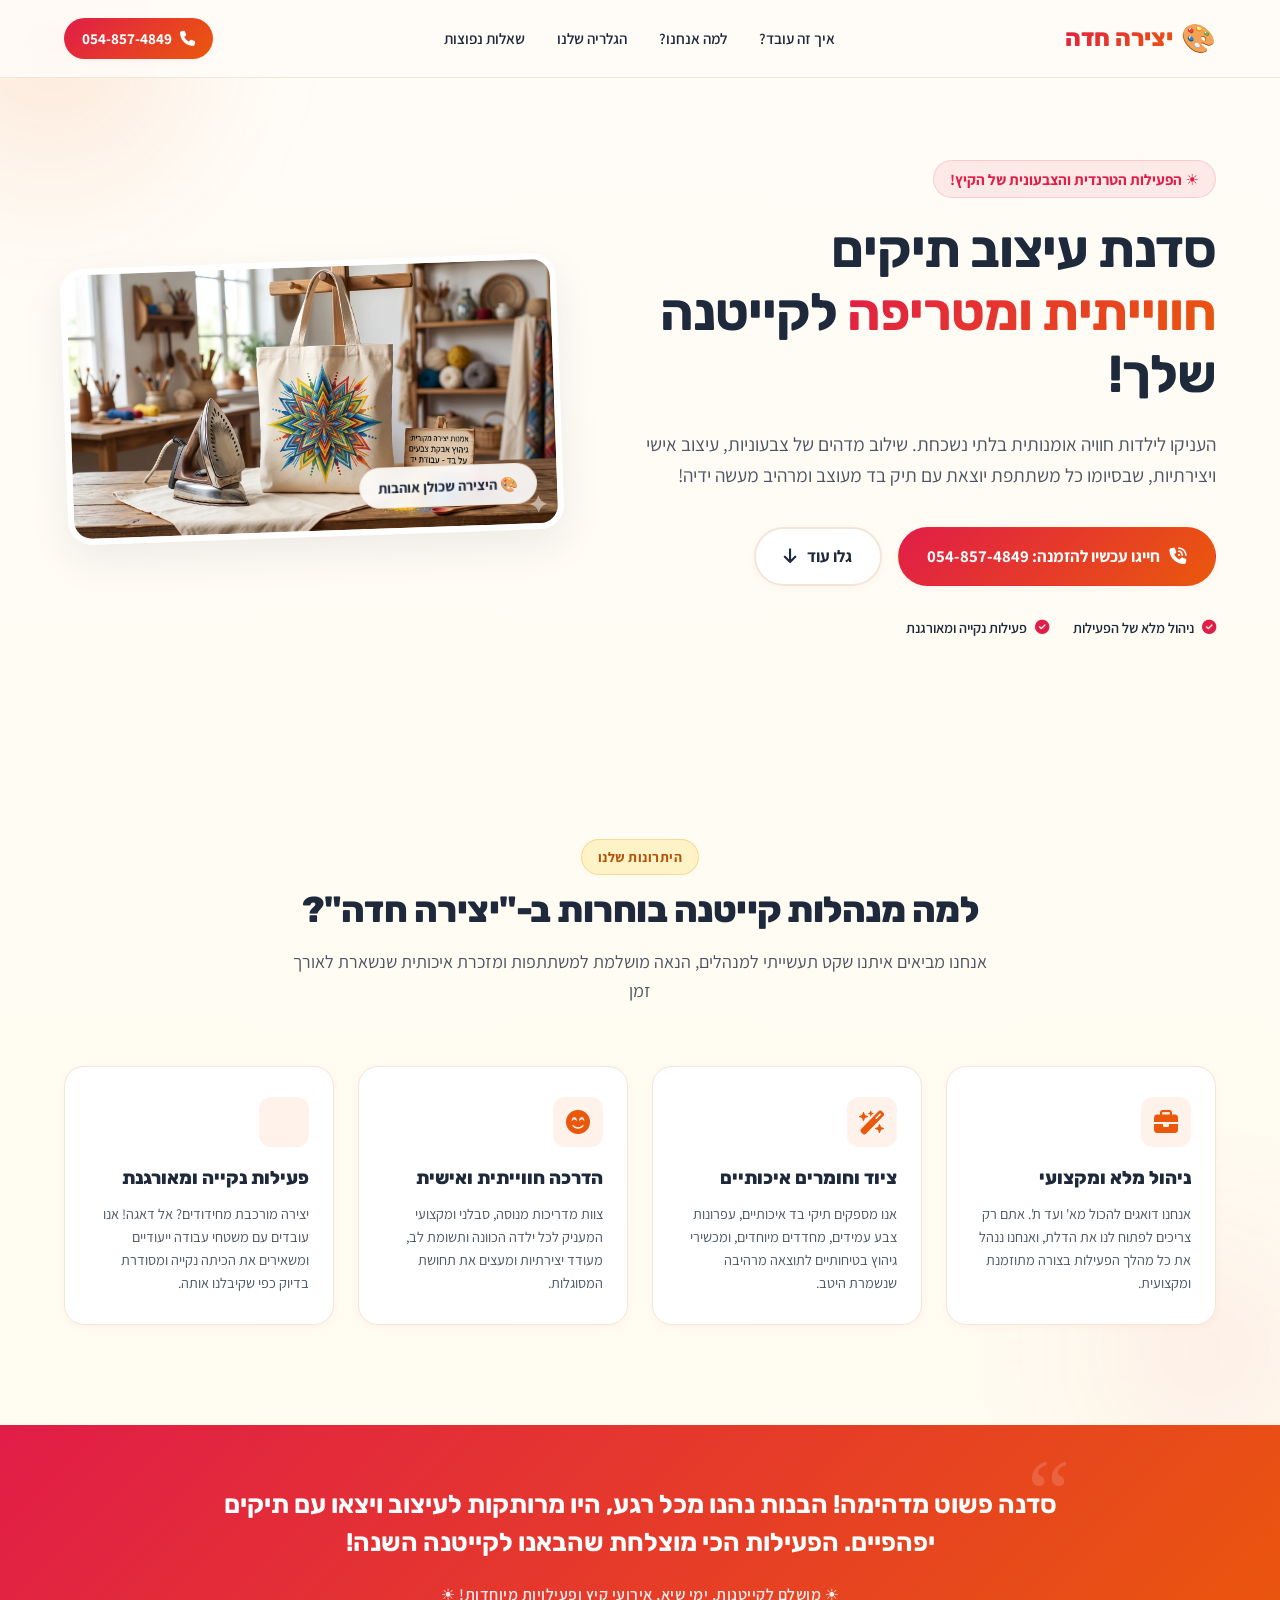
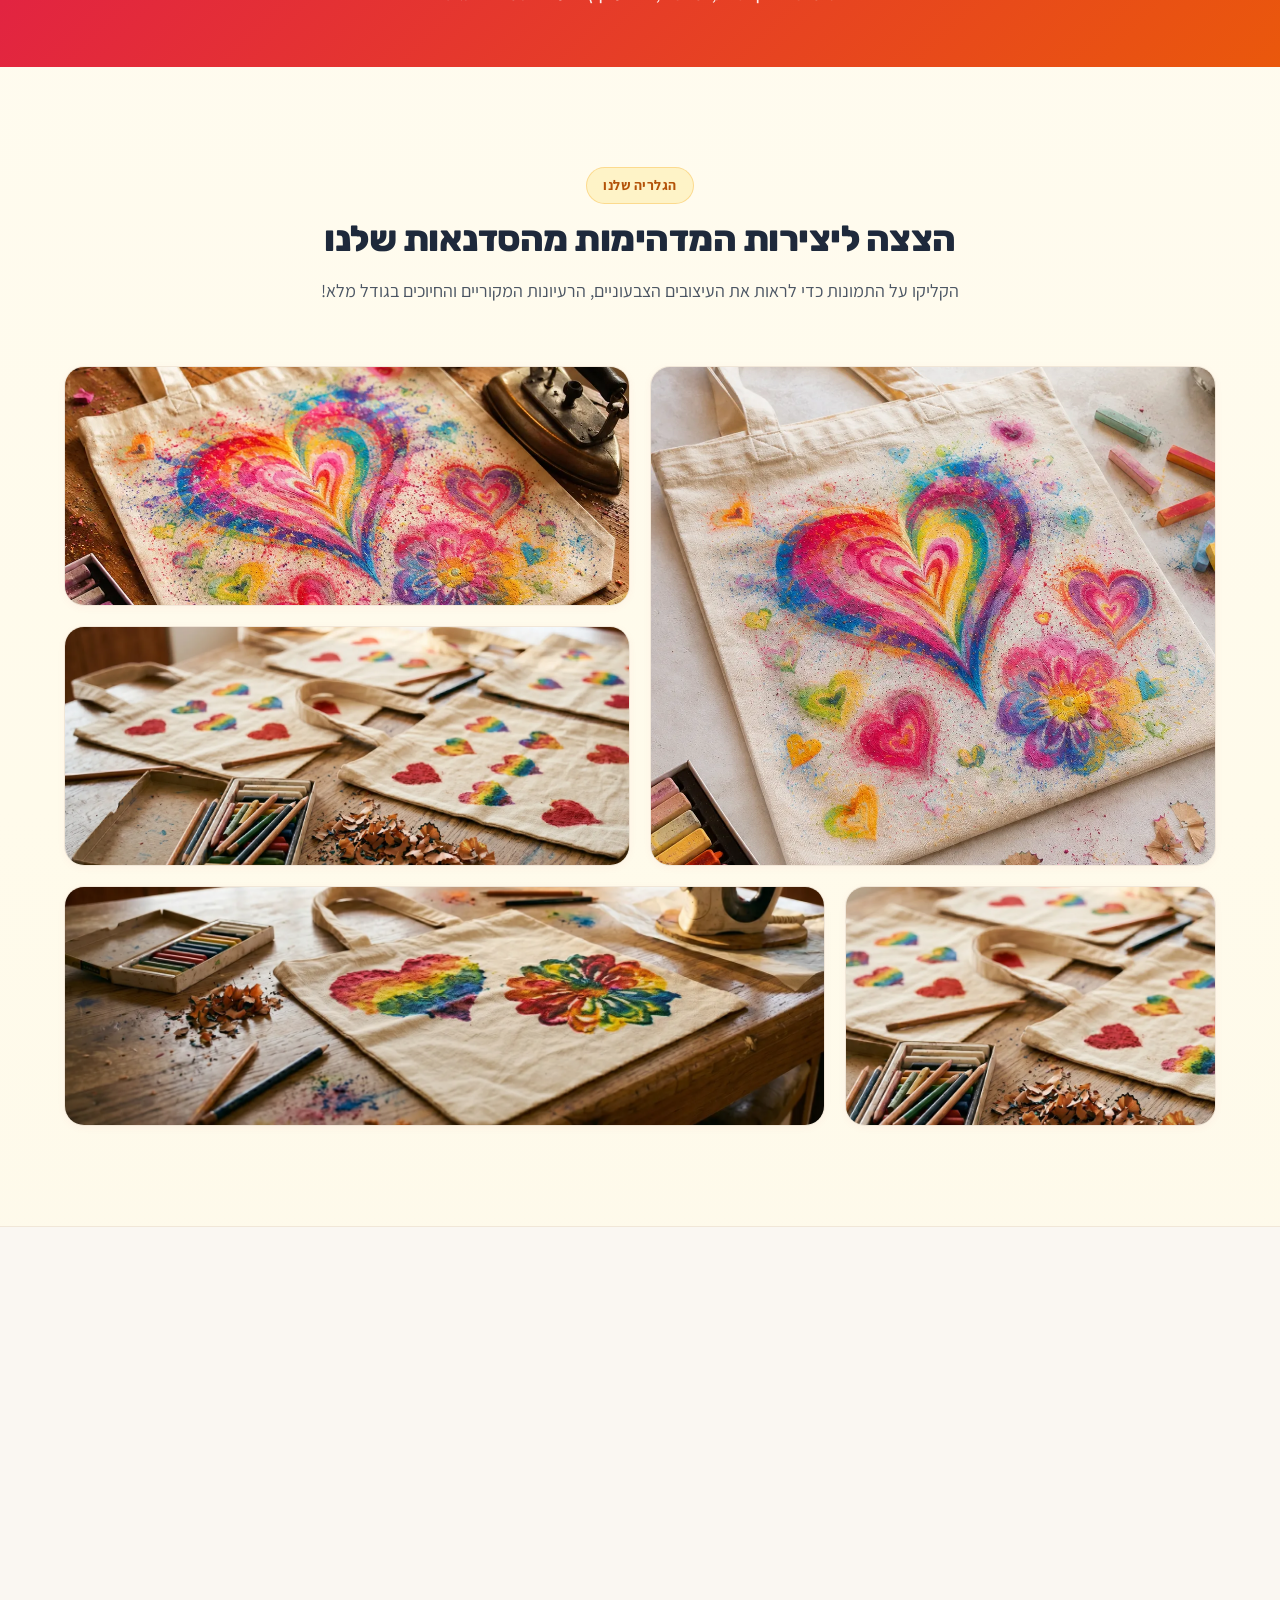
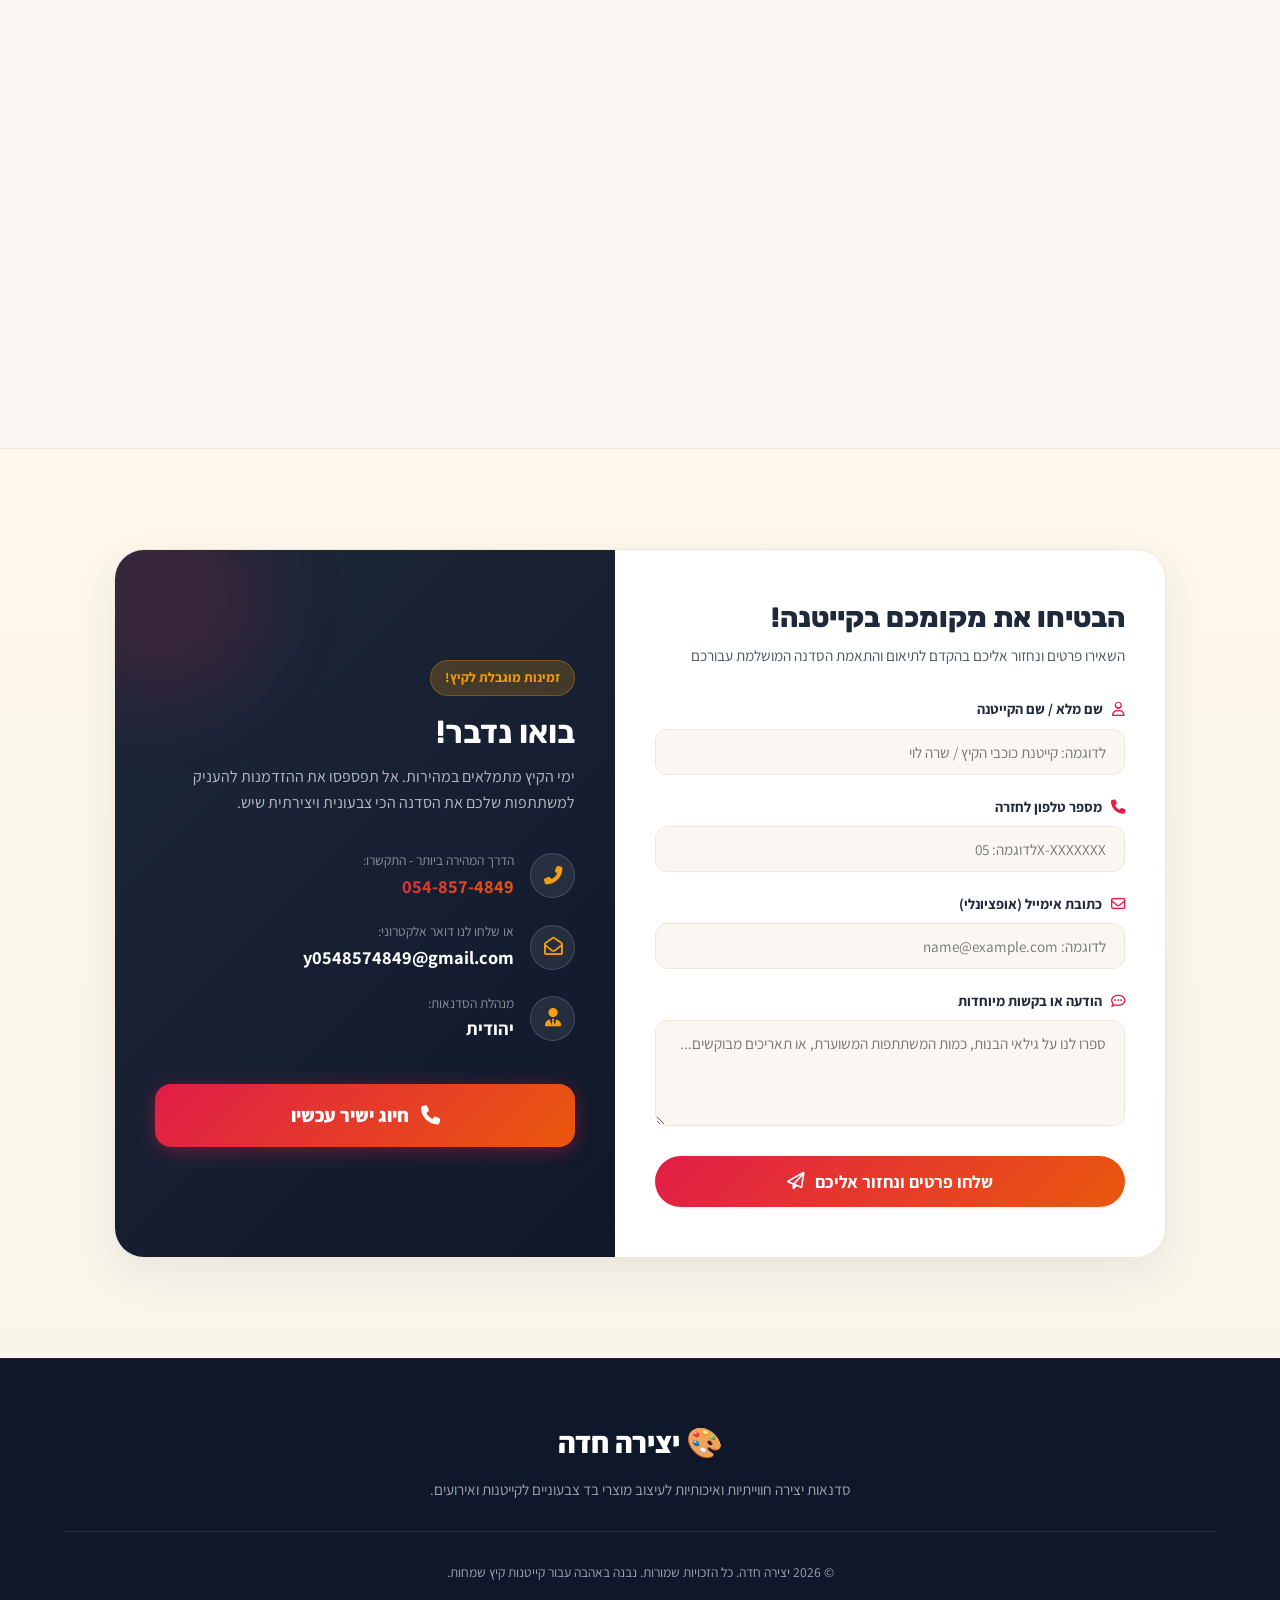
==== index.html @ dd3bbad2 "Update index.html" ====
<!DOCTYPE html>
<html lang="he" dir="rtl">
<head>
    <meta charset="UTF-8">
    <meta name="viewport" content="width=device-width, initial-scale=1.0">
    <meta name="description" content="סדנת עיצוב תיקים חווייתית וצבעונית לקייטנות ואירועי קיץ. 'יצירה חדה' - שילוב מנצח של יצירה, אופנה ומזכרת שימושית!">
    <meta name="keywords" content="סדנת יצירה, סדנה לקייטנה, עיצוב תיקים, יצירה חדה, פעילות לילדים, קייטנות קיץ, יצירה עם מחדדים, סדנת עיצוב תיק בד">
    <meta name="author" content="יצירה חדה">
    
    <!-- Open Graph for Social Sharing -->
    <meta property="og:title" content="יצירה חדה | סדנת עיצוב התיקים הטרנדית לקייטנות">
    <meta property="og:description" content="הפעילות החווייתית והנקייה שכולן פשוט אוהבות! מעצבים תיק בד אישי ומרהיב משבבי מחדדים צבעוניים.">
    <meta property="og:image" content="assets/images/hero.webp">
    <meta property="og:type" content="website">

    <title>יצירה חדה | סדנת עיצוב תיקים מרהיבה לקייטנות ואירועי קיץ</title>

    <!-- Google Fonts - Rubik and Assistant -->
    <link rel="preconnect" href="https://fonts.googleapis.com">
    <link rel="preconnect" href="https://fonts.gstatic.com" crossorigin>
    <link href="https://fonts.googleapis.com/css2?family=Assistant:wght@300;400;500;600;700;800&family=Rubik:ital,wght@0,300..900;1,300..900&display=swap" rel="stylesheet">
    
    <!-- FontAwesome for Icons -->
    <link rel="stylesheet" href="https://cdnjs.cloudflare.com/ajax/libs/font-awesome/6.4.0/css/all.min.css">
    
    <!-- Custom Style -->
    <link rel="stylesheet" href="style.css">
</head>
<body>

    <!-- Sticky Glassmorphic Header -->
    <header class="main-header" id="mainHeader">
        <div class="header-container">
            <div class="logo">
                <span class="logo-icon">🎨</span>
                <span class="logo-text">יצירה חדה</span>
            </div>
            <nav class="nav-links">
                <a href="#how-it-works" class="nav-item">איך זה עובד?</a>
                <a href="#features" class="nav-item">למה אנחנו?</a>
                <a href="#gallery" class="nav-item">הגלריה שלנו</a>
                <a href="#faq" class="nav-item">שאלות נפוצות</a>
            </nav>
            <div class="header-cta">
                <a href="tel:054-857-4849" class="phone-cta-btn" id="headerPhoneBtn">
                    <i class="fa-solid fa-phone"></i>
                    <span>054-857-4849</span>
                </a>
            </div>
        </div>
    </header>

    <!-- Hero Section -->
    <section class="hero-section" id="hero">
        <div class="hero-bg-accent"></div>
        <div class="hero-container">
            <div class="hero-content fade-in-up">
                <div class="tagline">☀️ הפעילות הטרנדית והצבעונית של הקיץ!</div>
                <h1 class="hero-title">סדנת עיצוב תיקים <br><span class="highlight-text">חווייתית ומטריפה</span> לקייטנה שלך!</h1>
                <p class="hero-subtitle">
                    העניקו לילדות חוויה אומנותית בלתי נשכחת. שילוב מדהים של צבעוניות, עיצוב אישי ויצירתיות, שבסיומו כל משתתפת יוצאת עם תיק בד מעוצב ומרהיב מעשה ידיה!
                </p>
                <div class="hero-actions">
                    <a href="tel:054-857-4849" class="btn btn-primary pulse-effect" id="heroCallBtn">
                        <i class="fa-solid fa-phone-volume"></i>
                        <span>חייגו עכשיו להזמנה: 054-857-4849</span>
                    </a>
                    <a href="#how-it-works" class="btn btn-secondary" id="heroLearnMoreBtn">
                        <span>גלו עוד</span>
                        <i class="fa-solid fa-arrow-down"></i>
                    </a>
                </div>
                <div class="hero-trust">
                    <div class="trust-item"><i class="fa-solid fa-circle-check"></i> ניהול מלא של הפעילות</div>
                    <div class="trust-item"><i class="fa-solid fa-circle-check"></i> פעילות נקייה ומאורגנת</div>
                </div>
            </div>
            
            <div class="hero-image-wrapper fade-in-up">
                <div class="image-card">
                    <img src="assets/images/hero.webp" alt="תיק מעוצב סדנת יצירה חדה" class="hero-img">
                    <div class="image-badge">🎨 היצירה שכולן אוהבות</div>
                </div>
            </div>
        </div>
    </section>



    <!-- Why Choose Us Section ("מה אנחנו מביאים") -->
    <section class="features-section" id="features">
        <div class="features-bg-shapes"></div>
        <div class="section-container">
            <div class="section-header text-center fade-in">
                <span class="section-tag">היתרונות שלנו</span>
                <h2 class="section-title">למה מנהלות קייטנה בוחרות ב-"יצירה חדה"?</h2>
                <p class="section-desc">אנחנו מביאים איתנו שקט תעשייתי למנהלים, הנאה מושלמת למשתתפות ומזכרת איכותית שנשארת לאורך זמן</p>
            </div>
            
            <div class="features-grid">
                <!-- Feature 1 -->
                <div class="feature-card fade-in-up" style="--order: 1;">
                    <div class="feature-icon"><i class="fa-solid fa-briefcase"></i></div>
                    <h3 class="feature-title">ניהול מלא ומקצועי</h3>
                    <p class="feature-text">אנחנו דואגים להכול מא' ועד ת'. אתם רק צריכים לפתוח לנו את הדלת, ואנחנו ננהל את כל מהלך הפעילות בצורה מתוזמנת ומקצועית.</p>
                </div>
                
                <!-- Feature 2 -->
                <div class="feature-card fade-in-up" style="--order: 2;">
                    <div class="feature-icon"><i class="fa-solid fa-wand-magic-sparkles"></i></div>
                    <h3 class="feature-title">ציוד וחומרים איכותיים</h3>
                    <p class="feature-text">אנו מספקים תיקי בד איכותיים, עפרונות צבע עמידים, מחדדים מיוחדים, ומכשירי גיהוץ בטיחותיים לתוצאה מרהיבה שנשמרת היטב.</p>
                </div>
                
                <!-- Feature 3 -->
                <div class="feature-card fade-in-up" style="--order: 3;">
                    <div class="feature-icon"><i class="fa-solid fa-face-smile-beam"></i></div>
                    <h3 class="feature-title">הדרכה חווייתית ואישית</h3>
                    <p class="feature-text">צוות מדריכות מנוסה, סבלני ומקצועי המעניק לכל ילדה הכוונה ותשומת לב, מעודד יצירתיות ומעצים את תחושת המסוגלות.</p>
                </div>
                
                <!-- Feature 4 -->
                <div class="feature-card fade-in-up" style="--order: 4;">
                    <div class="feature-icon"><i class="fa-solid fa-sparkles"></i></div>
                    <h3 class="feature-title">פעילות נקייה ומאורגנת</h3>
                    <p class="feature-text">יצירה מורכבת מחידודים? אל דאגה! אנו עובדים עם משטחי עבודה ייעודיים ומשאירים את הכיתה נקייה ומסודרת בדיוק כפי שקיבלנו אותה.</p>
                </div>
            </div>
        </div>
    </section>

    <!-- Mid-Page Testimonial/Callout -->
    <section class="callout-section">
        <div class="callout-container text-center fade-in">
            <div class="quote-mark">“</div>
            <p class="callout-quote">סדנה פשוט מדהימה! הבנות נהנו מכל רגע, היו מרותקות לעיצוב ויצאו עם תיקים יפהפיים. הפעילות הכי מוצלחת שהבאנו לקייטנה השנה!</p>
            <div class="callout-author">☀️ מושלם לקייטנות, ימי שיא, אירועי קיץ ופעילויות מיוחדות! ☀️</div>
        </div>
    </section>

    <!-- Gallery Section -->
    <section class="gallery-section" id="gallery">
        <div class="section-container">
            <div class="section-header text-center fade-in">
                <span class="section-tag">הגלריה שלנו</span>
                <h2 class="section-title">הצצה ליצירות המדהימות מהסדנאות שלנו</h2>
                <p class="section-desc">הקליקו על התמונות כדי לראות את העיצובים הצבעוניים, הרעיונות המקוריים והחיוכים בגודל מלא!</p>
            </div>
            
            <div class="gallery-grid">
                <div class="gallery-item fade-in-up" style="--order: 1;">
                    <img src="assets/images/gallery-1.webp" alt="תיק מעוצב בעיצוב לב" class="gallery-img" data-index="1">
                    <div class="gallery-overlay">
                        <span class="overlay-icon"><i class="fa-solid fa-magnifying-glass-plus"></i></span>
                        <p class="overlay-text">עיצוב לב רומנטי</p>
                    </div>
                </div>
                <div class="gallery-item fade-in-up" style="--order: 2;">
                    <img src="assets/images/gallery-2.webp" alt="תיק בד מעוצב עם שבבים" class="gallery-img" data-index="2">
                    <div class="gallery-overlay">
                        <span class="overlay-icon"><i class="fa-solid fa-magnifying-glass-plus"></i></span>
                        <p class="overlay-text">פטרן גיאומטרי צבעוני</p>
                    </div>
                </div>
                <div class="gallery-item fade-in-up" style="--order: 3;">
                    <img src="assets/images/gallery-3.webp" alt="ילדים יוצרים בסדנת יצירה חדה" class="gallery-img" data-index="3">
                    <div class="gallery-overlay">
                        <span class="overlay-icon"><i class="fa-solid fa-magnifying-glass-plus"></i></span>
                        <p class="overlay-text">עבודת עיצוב מדויקת</p>
                    </div>
                </div>
                <div class="gallery-item fade-in-up" style="--order: 4;">
                    <img src="assets/images/gallery-4.webp" alt="פרפר מעוצב משבבי עפרונות" class="gallery-img" data-index="4">
                    <div class="gallery-overlay">
                        <span class="overlay-icon"><i class="fa-solid fa-magnifying-glass-plus"></i></span>
                        <p class="overlay-text">עיצוב פרפר מרהיב</p>
                    </div>
                </div>
                <div class="gallery-item fade-in-up" style="--order: 5;">
                    <img src="assets/images/gallery-5.webp" alt="תוצאה סופית של תיק בד צבעוני" class="gallery-img" data-index="5">
                    <div class="gallery-overlay">
                        <span class="overlay-icon"><i class="fa-solid fa-magnifying-glass-plus"></i></span>
                        <p class="overlay-text">התיק המעוצב מוכן לשימוש</p>
                    </div>
                </div>
            </div>
        </div>
    </section>

    <!-- Lightbox Modal for Gallery -->
    <div class="lightbox" id="lightbox">
        <span class="lightbox-close" id="lightboxClose">&times;</span>
        <button class="lightbox-prev" id="lightboxPrev"><i class="fa-solid fa-chevron-right"></i></button>
        <div class="lightbox-content">
            <img src="" alt="" id="lightboxImg">
            <p class="lightbox-caption" id="lightboxCaption"></p>
        </div>
        <button class="lightbox-next" id="lightboxNext"><i class="fa-solid fa-chevron-left"></i></button>
    </div>

    <!-- FAQ Section -->
    <section class="faq-section" id="faq">
        <div class="section-container">
            <div class="section-header text-center fade-in">
                <span class="section-tag">יש לכם שאלות?</span>
                <h2 class="section-title">שאלות נפוצות של מנהלות קייטנה</h2>
                <p class="section-desc">ריכזנו עבורכם את כל התשובות לשאלות החשובות כדי להקל על תכנון הפעילות</p>
            </div>
            
            <div class="faq-accordion-wrapper">
                <!-- FAQ Item 1 -->
                <div class="faq-item active fade-in-up" style="--order: 1;">
                    <button class="faq-question-btn" aria-expanded="true">
                        <span class="faq-question">לאיזה גילאים מתאימה הסדנה?</span>
                        <span class="faq-icon"><i class="fa-solid fa-chevron-down"></i></span>
                    </button>
                    <div class="faq-answer-content">
                        <p class="faq-answer">
                            הסדנה מתאימה באופן מושלם לילדים ונוער בטווח גילאים רחב, החל מגיל 6 (כיתה א') ועד לגילאי 16. אנו מתאימים את רמת מורכבות העיצובים וההנחיה לגיל המשתתפים.
                        </p>
                    </div>
                </div>
                
                <!-- FAQ Item 2 -->
                <div class="faq-item fade-in-up" style="--order: 2;">
                    <button class="faq-question-btn" aria-expanded="false">
                        <span class="faq-question">כמה זמן נמשכת הסדנה?</span>
                        <span class="faq-icon"><i class="fa-solid fa-chevron-down"></i></span>
                    </button>
                    <div class="faq-answer-content">
                        <p class="faq-answer">
                            משך הפעילות הסטנדרטי הוא כשעה וחצי (90 דקות), המאפשר לכל משתתפת ליהנות מהשלבים ברוגע, לחדד, לעצב בנחת ולעבור את שלב הגיהוץ בבטחה. ניתן להתאים את אורך הסדנה לפי צורכי הקייטנה ולוחות הזמנים שלכם.
                        </p>
                    </div>
                </div>
                
                <!-- FAQ Item 3 -->
                <div class="faq-item fade-in-up" style="--order: 3;">
                    <button class="faq-question-btn" aria-expanded="false">
                        <span class="faq-question">האם הפעילות מלכלכת? איך אתם שומרים על הניקיון?</span>
                        <span class="faq-icon"><i class="fa-solid fa-chevron-down"></i></span>
                    </button>
                    <div class="faq-answer-content">
                        <p class="faq-answer">
                            למרות שהסדנה מבוססת על חידודי עפרונות, אנחנו מקפידים על סדר וניקיון מופתיים! אנחנו מביאים איתנו מפות מיוחדות ומשטחי עבודה אישיים, משתמשים במכלים ייעודיים לאיסוף השבבים, ובסיום הסדנה אנו אוספים ומנקים את הכל ביסודיות רבה. החדר נשאר מבריק!
                        </p>
                    </div>
                </div>
                
                <!-- FAQ Item 4 -->
                <div class="faq-item fade-in-up" style="--order: 4;">
                    <button class="faq-question-btn" aria-expanded="false">
                        <span class="faq-question">מה הקייטנה צריכה לספק עבור הפעילות?</span>
                        <span class="faq-icon"><i class="fa-solid fa-chevron-down"></i></span>
                    </button>
                    <div class="faq-answer-content">
                        <p class="faq-answer">
                            כמעט שום דבר! אנו מביאים את כל הציוד הנדרש: תיקי בד איכותיים, עשרות חבילות של עפרונות צבע איכותיים, מחדדים מיוחדים, ניירות גיהוץ, ומכשירים ייעודיים. הדבר היחיד שנדרש מכם הוא חדר פעילות עם שולחנות, כיסאות ונקודת חשמל זמינה לחיבור המגהצים.
                        </p>
                    </div>
                </div>
            </div>
        </div>
    </section>

    <!-- Booking / Contact Section -->
    <section class="booking-section" id="booking">
        <div class="booking-container">
            <div class="booking-grid">
                
                <!-- Form Column -->
                <div class="booking-form-wrapper fade-in">
                    <h3 class="form-title">הבטיחו את מקומכם בקייטנה!</h3>
                    <p class="form-subtitle">השאירו פרטים ונחזור אליכם בהקדם לתיאום והתאמת הסדנה המושלמת עבורכם</p>
                    
                    <form id="contactForm" class="contact-form">
                        <div class="form-group">
                            <label for="clientName"><i class="fa-regular fa-user"></i> שם מלא / שם הקייטנה</label>
                            <input type="text" id="clientName" name="name" placeholder="לדוגמה: קייטנת כוכבי הקיץ / שרה לוי" required>
                        </div>
                        <div class="form-group">
                            <label for="clientPhone"><i class="fa-solid fa-phone"></i> מספר טלפון לחזרה</label>
                            <input type="tel" id="clientPhone" name="phone" placeholder="לדוגמה: 05X-XXXXXXX" required>
                        </div>
                        <div class="form-group">
                            <label for="clientEmail"><i class="fa-regular fa-envelope"></i> כתובת אימייל (אופציונלי)</label>
                            <input type="email" id="clientEmail" name="email" placeholder="לדוגמה: name@example.com">
                        </div>
                        <div class="form-group">
                            <label for="clientMessage"><i class="fa-regular fa-comment-dots"></i> הודעה או בקשות מיוחדות</label>
                            <textarea id="clientMessage" name="message" rows="4" placeholder="ספרו לנו על גילאי הבנות, כמות המשתתפות המשוערת, או תאריכים מבוקשים..."></textarea>
                        </div>
                        <button type="submit" class="btn btn-submit" id="formSubmitBtn">
                            <span>שלחו פרטים ונחזור אליכם</span>
                            <i class="fa-regular fa-paper-plane"></i>
                        </button>
                        <div id="formFeedback" class="form-feedback"></div>
                    </form>
                </div>
                
                <!-- Info Column -->
                <div class="booking-info fade-in">
                    <div class="info-content">
                        <span class="info-tag">זמינות מוגבלת לקיץ!</span>
                        <h3 class="info-title">בואו נדבר!</h3>
                        <p class="info-text">
                            ימי הקיץ מתמלאים במהירות. אל תפספסו את ההזדמנות להעניק למשתתפות שלכם את הסדנה הכי צבעונית ויצירתית שיש.
                        </p>
                        
                        <div class="contact-details">
                            <div class="contact-card">
                                <div class="detail-icon"><i class="fa-solid fa-phone-flip"></i></div>
                                <div class="detail-info">
                                    <span class="detail-label">הדרך המהירה ביותר - התקשרו:</span>
                                    <a href="tel:054-857-4849" class="detail-value text-highlight">054-857-4849</a>
                                </div>
                            </div>
                            
                            <div class="contact-card">
                                <div class="detail-icon"><i class="fa-regular fa-envelope-open"></i></div>
                                <div class="detail-info">
                                    <span class="detail-label">או שלחו לנו דואר אלקטרוני:</span>
                                    <a href="mailto:y0548574849@gmail.com" class="detail-value">y0548574849@gmail.com</a>
                                </div>
                            </div>
                            
                            <div class="contact-card">
                                <div class="detail-icon"><i class="fa-solid fa-user-tie"></i></div>
                                <div class="detail-info">
                                    <span class="detail-label">מנהלת הסדנאות:</span>
                                    <span class="detail-value">יהודית</span>
                                </div>
                            </div>
                        </div>
                        
                        <div class="direct-call-action">
                            <a href="tel:054-857-4849" class="big-phone-btn pulse-effect">
                                <i class="fa-solid fa-phone"></i>
                                <span>חיוג ישיר עכשיו</span>
                            </a>
                        </div>
                    </div>
                </div>

            </div>
        </div>
    </section>

    <!-- Footer -->
    <footer class="main-footer">
        <div class="footer-container">
            <div class="footer-brand">
                <div class="footer-logo">🎨 יצירה חדה</div>
                <p class="footer-tagline">סדנאות יצירה חווייתיות ואיכותיות לעיצוב מוצרי בד צבעוניים לקייטנות ואירועים.</p>
            </div>
            <div class="footer-divider"></div>
            <div class="footer-bottom">
                <p class="copyright">&copy; 2026 יצירה חדה. כל הזכויות שמורות. נבנה באהבה עבור קייטנות קיץ שמחות.</p>
            </div>
        </div>
    </footer>

    <!-- Back to top button -->
    <button class="back-to-top" id="backToTopBtn" aria-label="חזרה לראש העמוד">
        <i class="fa-solid fa-arrow-up"></i>
    </button>

    <!-- Custom Script -->
    <script src="script.js"></script>
</body>
</html>
---- style.css ----
/* ==========================================================================
   DESIGN SYSTEM & CUSTOM PROPERTIES
   ========================================================================== */
:root {
    /* Color Palette */
    --primary-grad: linear-gradient(135deg, #e11d48 0%, #ea580c 100%);
    --primary-grad-hover: linear-gradient(135deg, #be123c 0%, #ca8a04 100%);
    --bg-gradient: linear-gradient(180deg, #fffcf7 0%, #fffbeb 50%, #faf5ea 100%);
    
    --primary: #e11d48;
    --primary-hover: #be123c;
    --secondary: #ea580c;
    --accent: #f59e0b;
    --accent-light: #fef3c7;
    
    --bg-main: #fffcf8;
    --bg-sec: #faf7f2;
    --bg-card: #ffffff;
    
    --text-dark: #1e293b;
    --text-muted: #4b5563;
    --text-light: #ffffff;
    
    --border-color: #f1e7d8;
    --border-light: rgba(255, 255, 255, 0.4);
    
    /* Shadows */
    --shadow-sm: 0 2px 8px rgba(225, 29, 72, 0.04);
    --shadow-md: 0 8px 30px rgba(234, 88, 12, 0.06);
    --shadow-lg: 0 16px 40px rgba(30, 41, 59, 0.08);
    --shadow-glow: 0 0 25px rgba(225, 29, 72, 0.25);
    
    /* Font Families */
    --font-heading: 'Rubik', 'Segoe UI', system-ui, sans-serif;
    --font-body: 'Assistant', 'Segoe UI', system-ui, sans-serif;
    
    /* Transitions */
    --transition-fast: 0.2s ease;
    --transition-smooth: 0.4s cubic-bezier(0.16, 1, 0.3, 1);
}

/* ==========================================================================
   RESET & BASE STYLES
   ========================================================================== */
*, *::before, *::after {
    box-sizing: border-box;
    margin: 0;
    padding: 0;
}

html {
    scroll-behavior: smooth;
    font-size: 16px;
    -webkit-text-size-adjust: 100%;
}

body {
    font-family: var(--font-body);
    background: var(--bg-gradient);
    color: var(--text-dark);
    line-height: 1.6;
    overflow-x: hidden;
    text-align: right;
}

h1, h2, h3, h4, h5, h6 {
    font-family: var(--font-heading);
    font-weight: 700;
    line-height: 1.25;
    color: var(--text-dark);
}

a {
    color: inherit;
    text-decoration: none;
    transition: var(--transition-fast);
}

img {
    max-width: 100%;
    height: auto;
    display: block;
}

button {
    font-family: inherit;
    border: none;
    background: none;
    cursor: pointer;
    outline: none;
}

/* Custom Scrollbar */
::-webkit-scrollbar {
    width: 10px;
}
::-webkit-scrollbar-track {
    background: var(--bg-sec);
}
::-webkit-scrollbar-thumb {
    background: linear-gradient(180deg, #e11d48, #ea580c);
    border-radius: 10px;
    border: 2px solid var(--bg-sec);
}
::-webkit-scrollbar-thumb:hover {
    background: var(--primary-hover);
}

/* ==========================================================================
   REUSABLE UTILITIES & LAYOUTS
   ========================================================================== */
.section-container {
    width: 100%;
    max-width: 1200px;
    margin: 0 auto;
    padding: 0 24px;
}

.text-center {
    text-align: center;
}

.highlight-text {
    background: var(--primary-grad);
    -webkit-background-clip: text;
    -webkit-text-fill-color: transparent;
    display: inline-block;
}

/* Section Headers */
.section-header {
    max-width: 700px;
    margin: 0 auto 60px auto;
}

.section-tag {
    display: inline-block;
    padding: 6px 16px;
    background-color: var(--accent-light);
    color: #b45309;
    font-weight: 700;
    font-size: 0.875rem;
    border-radius: 50px;
    margin-bottom: 12px;
    letter-spacing: 0.5px;
    border: 1px solid rgba(245, 158, 11, 0.3);
}

.section-title {
    font-size: 2.25rem;
    font-weight: 800;
    margin-bottom: 16px;
    letter-spacing: -0.5px;
}

.section-desc {
    font-size: 1.125rem;
    color: var(--text-muted);
}

/* Premium Buttons */
.btn {
    display: inline-flex;
    align-items: center;
    justify-content: center;
    gap: 10px;
    padding: 14px 28px;
    font-size: 1.05rem;
    font-weight: 700;
    border-radius: 50px;
    transition: var(--transition-smooth);
    box-shadow: var(--shadow-sm);
    position: relative;
    overflow: hidden;
}

.btn-primary {
    background: var(--primary-grad);
    color: var(--text-light);
    border: 1px solid transparent;
}

.btn-primary::after {
    content: '';
    position: absolute;
    top: 0;
    left: 0;
    width: 100%;
    height: 100%;
    background: linear-gradient(135deg, rgba(255,255,255,0.15) 0%, rgba(255,255,255,0) 100%);
    opacity: 0;
    transition: var(--transition-fast);
}

.btn-primary:hover {
    transform: translateY(-3px);
    box-shadow: var(--shadow-glow);
}

.btn-primary:hover::after {
    opacity: 1;
}

.btn-secondary {
    background: var(--bg-card);
    color: var(--text-dark);
    border: 2px solid var(--border-color);
}

.btn-secondary:hover {
    border-color: var(--primary);
    color: var(--primary);
    transform: translateY(-3px);
    box-shadow: var(--shadow-md);
}

/* Pulse Animation */
@keyframes pulse {
    0% {
        box-shadow: 0 0 0 0 rgba(225, 29, 72, 0.4);
    }
    70% {
        box-shadow: 0 0 0 15px rgba(225, 29, 72, 0);
    }
    100% {
        box-shadow: 0 0 0 0 rgba(225, 29, 72, 0);
    }
}

.pulse-effect {
    animation: pulse 2s infinite;
}

/* ==========================================================================
   HEADER STYLE
   ========================================================================== */
.main-header {
    position: fixed;
    top: 0;
    left: 0;
    width: 100%;
    z-index: 1000;
    background: rgba(255, 252, 248, 0.85);
    backdrop-filter: blur(12px);
    -webkit-backdrop-filter: blur(12px);
    border-bottom: 1px solid var(--border-color);
    transition: var(--transition-smooth);
}

.main-header.scrolled {
    padding: 10px 0;
    background: rgba(255, 252, 248, 0.95);
    box-shadow: var(--shadow-sm);
}

.header-container {
    max-width: 1200px;
    margin: 0 auto;
    padding: 16px 24px;
    display: flex;
    justify-content: space-between;
    align-items: center;
}

.logo {
    display: flex;
    align-items: center;
    gap: 8px;
}

.logo-icon {
    font-size: 1.75rem;
    animation: float 4s ease-in-out infinite;
}

.logo-text {
    font-family: var(--font-heading);
    font-size: 1.5rem;
    font-weight: 800;
    background: var(--primary-grad);
    -webkit-background-clip: text;
    -webkit-text-fill-color: transparent;
}

.nav-links {
    display: flex;
    gap: 32px;
}

.nav-item {
    font-size: 0.95rem;
    font-weight: 600;
    color: var(--text-dark);
    position: relative;
    padding: 6px 0;
}

.nav-item::after {
    content: '';
    position: absolute;
    bottom: 0;
    right: 0;
    width: 0;
    height: 2px;
    background: var(--primary-grad);
    transition: var(--transition-fast);
}

.nav-item:hover {
    color: var(--primary);
}

.nav-item:hover::after {
    width: 100%;
}

.phone-cta-btn {
    display: flex;
    align-items: center;
    gap: 8px;
    padding: 8px 18px;
    border-radius: 50px;
    background: var(--primary-grad);
    color: var(--text-light);
    font-weight: 700;
    font-size: 0.95rem;
    box-shadow: var(--shadow-sm);
}

.phone-cta-btn:hover {
    transform: scale(1.05);
    box-shadow: var(--shadow-glow);
}

/* ==========================================================================
   HERO SECTION
   ========================================================================== */
.hero-section {
    padding: 160px 0 100px 0;
    position: relative;
    overflow: hidden;
}

/* Decorative Blur background shapes */
.hero-bg-accent {
    position: absolute;
    top: -150px;
    left: -150px;
    width: 400px;
    height: 400px;
    background: radial-gradient(circle, rgba(234, 88, 12, 0.15) 0%, rgba(225, 29, 72, 0) 70%);
    border-radius: 50%;
    filter: blur(60px);
    z-index: 1;
}

.hero-container {
    max-width: 1200px;
    margin: 0 auto;
    padding: 0 24px;
    display: grid;
    grid-template-columns: 1.2fr 1fr;
    gap: 60px;
    align-items: center;
    position: relative;
    z-index: 2;
}

.hero-content {
    display: flex;
    flex-direction: column;
    align-items: flex-start;
}

.tagline {
    font-size: 0.95rem;
    font-weight: 700;
    color: #e11d48;
    background: rgba(225, 29, 72, 0.08);
    padding: 6px 16px;
    border-radius: 50px;
    margin-bottom: 20px;
    border: 1px solid rgba(225, 29, 72, 0.15);
}

.hero-title {
    font-size: 3.25rem;
    line-height: 1.2;
    margin-bottom: 24px;
    letter-spacing: -1px;
}

.hero-subtitle {
    font-size: 1.2rem;
    color: var(--text-muted);
    margin-bottom: 36px;
    max-width: 580px;
}

.hero-actions {
    display: flex;
    gap: 16px;
    margin-bottom: 30px;
    flex-wrap: wrap;
}

.hero-trust {
    display: flex;
    gap: 24px;
}

.trust-item {
    display: flex;
    align-items: center;
    gap: 8px;
    font-size: 0.9rem;
    font-weight: 600;
    color: var(--text-dark);
}

.trust-item i {
    color: var(--primary);
}

/* Image Card Styling */
.hero-image-wrapper {
    position: relative;
}

.image-card {
    border-radius: 24px;
    overflow: hidden;
    box-shadow: var(--shadow-lg);
    border: 6px solid var(--bg-card);
    transform: rotate(-2deg);
    transition: var(--transition-smooth);
}

.image-card:hover {
    transform: rotate(0deg) scale(1.02);
    box-shadow: 0 20px 50px rgba(225, 29, 72, 0.15);
}

.hero-img {
    width: 100%;
    object-fit: cover;
}

.image-badge {
    position: absolute;
    bottom: 20px;
    right: 20px;
    background: rgba(255, 255, 255, 0.9);
    backdrop-filter: blur(4px);
    padding: 8px 18px;
    border-radius: 50px;
    font-weight: 700;
    font-size: 0.9rem;
    box-shadow: var(--shadow-sm);
    border: 1px solid var(--border-color);
}

/* Float Animation */
@keyframes float {
    0%, 100% { transform: translateY(0); }
    50% { transform: translateY(-10px); }
}

/* ==========================================================================
   HOW IT WORKS SECTION ("סוד הקסם")
   ========================================================================== */
.how-it-works-section {
    padding: 100px 0;
    background: var(--bg-sec);
    border-top: 1px solid var(--border-color);
    border-bottom: 1px solid var(--border-color);
}

.steps-grid {
    display: grid;
    grid-template-columns: repeat(3, 1fr);
    gap: 30px;
}

.step-card {
    background: var(--bg-card);
    border-radius: 20px;
    padding: 40px 30px;
    border: 1px solid var(--border-color);
    box-shadow: var(--shadow-sm);
    transition: var(--transition-smooth);
    position: relative;
}

.step-card:hover {
    transform: translateY(-8px);
    box-shadow: var(--shadow-lg);
    border-color: var(--primary);
}

.step-icon-wrapper {
    width: 65px;
    height: 65px;
    border-radius: 50%;
    background: var(--accent-light);
    display: flex;
    align-items: center;
    justify-content: center;
    margin-bottom: 24px;
    position: relative;
}

.step-icon-wrapper i {
    font-size: 1.75rem;
    background: var(--primary-grad);
    -webkit-background-clip: text;
    -webkit-text-fill-color: transparent;
}

.step-num {
    position: absolute;
    top: -5px;
    right: -5px;
    width: 25px;
    height: 25px;
    background: var(--primary-grad);
    color: var(--text-light);
    font-size: 0.75rem;
    font-weight: 800;
    border-radius: 50%;
    display: flex;
    align-items: center;
    justify-content: center;
    box-shadow: var(--shadow-sm);
}

.step-title {
    font-size: 1.35rem;
    font-weight: 800;
    margin-bottom: 12px;
}

.step-text {
    font-size: 0.95rem;
    color: var(--text-muted);
}

/* ==========================================================================
   FEATURES SECTION ("למה אנחנו")
   ========================================================================== */
.features-section {
    padding: 100px 0;
    position: relative;
    overflow: hidden;
}

.features-bg-shapes {
    position: absolute;
    bottom: -100px;
    right: -100px;
    width: 350px;
    height: 350px;
    background: radial-gradient(circle, rgba(225, 29, 72, 0.08) 0%, rgba(225, 29, 72, 0) 70%);
    border-radius: 50%;
    filter: blur(60px);
    z-index: 1;
}

.features-grid {
    display: grid;
    grid-template-columns: repeat(4, 1fr);
    gap: 24px;
    position: relative;
    z-index: 2;
}

.feature-card {
    background: var(--bg-card);
    border-radius: 20px;
    padding: 30px 24px;
    border: 1px solid var(--border-color);
    box-shadow: var(--shadow-sm);
    transition: var(--transition-smooth);
}

.feature-card:hover {
    transform: translateY(-5px);
    box-shadow: var(--shadow-md);
    border-color: var(--secondary);
}

.feature-icon {
    width: 50px;
    height: 50px;
    border-radius: 12px;
    background: rgba(234, 88, 12, 0.08);
    display: flex;
    align-items: center;
    justify-content: center;
    margin-bottom: 20px;
}

.feature-icon i {
    font-size: 1.5rem;
    color: var(--secondary);
}

.feature-title {
    font-size: 1.15rem;
    font-weight: 800;
    margin-bottom: 12px;
}

.feature-text {
    font-size: 0.9rem;
    color: var(--text-muted);
}

/* ==========================================================================
   CALLOUT BANNER
   ========================================================================== */
.callout-section {
    padding: 60px 0;
    background: var(--primary-grad);
    color: var(--text-light);
    position: relative;
    overflow: hidden;
}

.callout-container {
    max-width: 900px;
    margin: 0 auto;
    padding: 0 24px;
    position: relative;
    z-index: 2;
}

.quote-mark {
    font-family: Georgia, serif;
    font-size: 6rem;
    line-height: 1;
    position: absolute;
    top: -40px;
    right: 20px;
    opacity: 0.15;
}

.callout-quote {
    font-family: var(--font-heading);
    font-size: 1.6rem;
    font-weight: 700;
    line-height: 1.5;
    margin-bottom: 20px;
    position: relative;
}

.callout-author {
    font-size: 1rem;
    font-weight: 600;
    opacity: 0.9;
    letter-spacing: 0.5px;
}

/* ==========================================================================
   GALLERY SECTION
   ========================================================================== */
.gallery-section {
    padding: 100px 0;
}

.gallery-grid {
    display: grid;
    grid-template-columns: repeat(6, 1fr);
    grid-auto-rows: 240px;
    gap: 20px;
}

.gallery-item {
    position: relative;
    border-radius: 20px;
    overflow: hidden;
    box-shadow: var(--shadow-sm);
    cursor: pointer;
    border: 1px solid var(--border-color);
}

/* Creative Masonry Layout Grid definitions */
.gallery-item:nth-child(1) {
    grid-column: span 3;
    grid-row: span 2;
}
.gallery-item:nth-child(2) {
    grid-column: span 3;
    grid-row: span 1;
}
.gallery-item:nth-child(3) {
    grid-column: span 3;
    grid-row: span 1;
}
.gallery-item:nth-child(4) {
    grid-column: span 2;
    grid-row: span 1;
}
.gallery-item:nth-child(5) {
    grid-column: span 4;
    grid-row: span 1;
}

.gallery-img {
    width: 100%;
    height: 100%;
    object-fit: cover;
    transition: var(--transition-smooth);
}

.gallery-overlay {
    position: absolute;
    top: 0;
    left: 0;
    width: 100%;
    height: 100%;
    background: linear-gradient(180deg, rgba(30, 41, 59, 0) 30%, rgba(30, 41, 59, 0.85) 100%);
    display: flex;
    flex-direction: column;
    justify-content: flex-end;
    align-items: flex-start;
    padding: 24px;
    opacity: 0;
    transition: var(--transition-smooth);
    z-index: 2;
}

.overlay-icon {
    width: 40px;
    height: 40px;
    border-radius: 50%;
    background: var(--bg-card);
    color: var(--primary);
    display: flex;
    align-items: center;
    justify-content: center;
    margin-bottom: 8px;
    transform: translateY(15px);
    transition: var(--transition-smooth);
    box-shadow: var(--shadow-sm);
}

.overlay-icon i {
    font-size: 1.1rem;
}

.overlay-text {
    color: var(--text-light);
    font-weight: 700;
    font-size: 1.05rem;
    transform: translateY(15px);
    transition: var(--transition-smooth);
}

.gallery-item:hover .gallery-img {
    transform: scale(1.06);
}

.gallery-item:hover .gallery-overlay {
    opacity: 1;
}

.gallery-item:hover .overlay-icon,
.gallery-item:hover .overlay-text {
    transform: translateY(0);
}

/* Lightbox Modal */
.lightbox {
    position: fixed;
    top: 0;
    left: 0;
    width: 100%;
    height: 100%;
    background: rgba(15, 23, 42, 0.95);
    z-index: 2000;
    display: none;
    align-items: center;
    justify-content: center;
    padding: 40px;
}

.lightbox.active {
    display: flex;
    animation: fadeIn 0.3s ease;
}

.lightbox-content {
    position: relative;
    max-width: 90%;
    max-height: 85%;
    display: flex;
    flex-direction: column;
    align-items: center;
}

#lightboxImg {
    max-width: 100%;
    max-height: 80vh;
    border-radius: 16px;
    border: 4px solid rgba(255,255,255,0.05);
    box-shadow: 0 10px 40px rgba(0,0,0,0.5);
    object-fit: contain;
}

.lightbox-caption {
    color: var(--text-light);
    margin-top: 15px;
    font-size: 1.1rem;
    font-weight: 700;
    text-align: center;
    background: rgba(255, 255, 255, 0.1);
    padding: 6px 20px;
    border-radius: 50px;
}

.lightbox-close {
    position: absolute;
    top: 20px;
    right: 20px;
    color: var(--text-light);
    font-size: 2.5rem;
    font-weight: 300;
    cursor: pointer;
    transition: var(--transition-fast);
}

.lightbox-close:hover {
    color: var(--primary);
    transform: rotate(90deg);
}

.lightbox-prev,
.lightbox-next {
    position: absolute;
    top: 50%;
    transform: translateY(-50%);
    width: 50px;
    height: 50px;
    border-radius: 50%;
    background: rgba(255,255,255,0.08);
    border: 1px solid rgba(255,255,255,0.15);
    color: var(--text-light);
    font-size: 1.25rem;
    display: flex;
    align-items: center;
    justify-content: center;
    transition: var(--transition-fast);
}

.lightbox-prev:hover,
.lightbox-next:hover {
    background: var(--primary-grad);
    border-color: transparent;
    transform: translateY(-50%) scale(1.05);
}

.lightbox-prev {
    right: 20px;
}

.lightbox-next {
    left: 20px;
}

@keyframes fadeIn {
    from { opacity: 0; }
    to { opacity: 1; }
}

/* ==========================================================================
   FAQ SECTION
   ========================================================================== */
.faq-section {
    padding: 100px 0;
    background: var(--bg-sec);
    border-top: 1px solid var(--border-color);
    border-bottom: 1px solid var(--border-color);
}

.faq-accordion-wrapper {
    max-width: 800px;
    margin: 0 auto;
    display: flex;
    flex-direction: column;
    gap: 16px;
}

.faq-item {
    background: var(--bg-card);
    border-radius: 16px;
    border: 1px solid var(--border-color);
    box-shadow: var(--shadow-sm);
    overflow: hidden;
    transition: var(--transition-smooth);
}

.faq-item:hover {
    border-color: var(--secondary);
    box-shadow: var(--shadow-md);
}

.faq-item.active {
    border-color: var(--primary);
    box-shadow: var(--shadow-md);
}

.faq-question-btn {
    width: 100%;
    padding: 24px 30px;
    display: flex;
    justify-content: space-between;
    align-items: center;
    text-align: right;
    font-size: 1.15rem;
    font-weight: 700;
    color: var(--text-dark);
}

.faq-icon {
    font-size: 1rem;
    color: var(--text-muted);
    transition: transform 0.3s ease;
}

.faq-item.active .faq-icon {
    transform: rotate(180deg);
    color: var(--primary);
}

.faq-answer-content {
    max-height: 0;
    overflow: hidden;
    transition: max-height 0.4s cubic-bezier(0, 1, 0, 1);
    background: rgba(254, 243, 199, 0.2);
}

.faq-item.active .faq-answer-content {
    max-height: 1000px; /* arbitrary high value for smooth auto-height */
    transition: max-height 0.5s cubic-bezier(0.86, 0, 0.07, 1);
}

.faq-answer {
    padding: 0 30px 24px 30px;
    color: var(--text-muted);
    font-size: 1rem;
    line-height: 1.7;
    border-top: 1px dashed rgba(241, 231, 216, 0.5);
}

/* ==========================================================================
   BOOKING / CONTACT SECTION
   ========================================================================== */
.booking-section {
    padding: 100px 0;
    position: relative;
}

.booking-container {
    width: 100%;
    max-width: 1100px;
    margin: 0 auto;
    padding: 0 24px;
}

.booking-grid {
    display: grid;
    grid-template-columns: 1.1fr 1fr;
    background: var(--bg-card);
    border-radius: 30px;
    overflow: hidden;
    box-shadow: var(--shadow-lg);
    border: 1px solid var(--border-color);
}

/* Form Styling */
.booking-form-wrapper {
    padding: 50px 40px;
}

.form-title {
    font-size: 1.75rem;
    font-weight: 800;
    margin-bottom: 8px;
}

.form-subtitle {
    color: var(--text-muted);
    font-size: 0.95rem;
    margin-bottom: 30px;
}

.contact-form {
    display: flex;
    flex-direction: column;
    gap: 20px;
}

.form-group {
    display: flex;
    flex-direction: column;
    gap: 8px;
}

.form-group label {
    font-weight: 700;
    font-size: 0.9rem;
    color: var(--text-dark);
}

.form-group label i {
    color: var(--primary);
    margin-left: 6px;
}

.form-group input,
.form-group textarea {
    padding: 12px 18px;
    border-radius: 12px;
    border: 1.5px solid var(--border-color);
    background: var(--bg-sec);
    color: var(--text-dark);
    font-family: var(--font-body);
    font-size: 0.95rem;
    transition: var(--transition-fast);
    outline: none;
    text-align: right;
}

.form-group input:focus,
.form-group textarea:focus {
    border-color: var(--primary);
    background: var(--bg-card);
    box-shadow: 0 0 0 4px rgba(225, 29, 72, 0.08);
}

.btn-submit {
    background: var(--primary-grad);
    color: var(--text-light);
    border: none;
    padding: 14px;
    font-size: 1.1rem;
    margin-top: 10px;
}

.btn-submit:hover {
    box-shadow: var(--shadow-glow);
}

.form-feedback {
    font-size: 0.95rem;
    font-weight: 700;
    text-align: center;
    padding: 10px;
    border-radius: 8px;
    display: none;
}

.form-feedback.success {
    display: block;
    background: #d1fae5;
    color: #065f46;
    border: 1px solid #a7f3d0;
}

.form-feedback.error {
    display: block;
    background: #fee2e2;
    color: #991b1b;
    border: 1px solid #fecaca;
}

/* Info Column Styling */
.booking-info {
    background: linear-gradient(135deg, #1e293b 0%, #0f172a 100%);
    color: var(--text-light);
    padding: 50px 40px;
    display: flex;
    align-items: center;
    position: relative;
    overflow: hidden;
}

.booking-info::before {
    content: '';
    position: absolute;
    top: -50px;
    left: -50px;
    width: 200px;
    height: 200px;
    background: rgba(225, 29, 72, 0.15);
    border-radius: 50%;
    filter: blur(40px);
}

.info-content {
    position: relative;
    z-index: 2;
    width: 100%;
}

.info-tag {
    display: inline-block;
    padding: 6px 14px;
    background: rgba(245, 158, 11, 0.2);
    color: var(--accent);
    font-weight: 700;
    font-size: 0.85rem;
    border-radius: 50px;
    border: 1px solid rgba(245, 158, 11, 0.3);
    margin-bottom: 16px;
}

.info-title {
    color: var(--text-light);
    font-size: 2rem;
    margin-bottom: 12px;
}

.info-text {
    color: rgba(255,255,255,0.7);
    font-size: 1rem;
    margin-bottom: 35px;
}

.contact-details {
    display: flex;
    flex-direction: column;
    gap: 20px;
    margin-bottom: 40px;
}

.contact-card {
    display: flex;
    align-items: center;
    gap: 16px;
}

.detail-icon {
    width: 45px;
    height: 45px;
    border-radius: 50%;
    background: rgba(255, 255, 255, 0.08);
    display: flex;
    align-items: center;
    justify-content: center;
    border: 1px solid rgba(255, 255, 255, 0.15);
}

.detail-icon i {
    font-size: 1.15rem;
    color: var(--accent);
}

.detail-info {
    display: flex;
    flex-direction: column;
}

.detail-label {
    font-size: 0.85rem;
    color: rgba(255, 255, 255, 0.5);
}

.detail-value {
    font-size: 1.15rem;
    font-weight: 700;
}

a.detail-value:hover {
    color: var(--primary);
}

.text-highlight {
    background: var(--primary-grad);
    -webkit-background-clip: text;
    -webkit-text-fill-color: transparent;
}

.direct-call-action {
    margin-top: 20px;
}

.big-phone-btn {
    display: flex;
    align-items: center;
    justify-content: center;
    gap: 12px;
    background: var(--primary-grad);
    color: var(--text-light);
    padding: 16px;
    border-radius: 16px;
    font-size: 1.2rem;
    font-weight: 800;
    box-shadow: 0 4px 20px rgba(225, 29, 72, 0.4);
}

.big-phone-btn:hover {
    box-shadow: 0 6px 30px rgba(225, 29, 72, 0.6);
    transform: translateY(-2px);
}

/* ==========================================================================
   FOOTER STYLE
   ========================================================================== */
.main-footer {
    background: #0f172a;
    color: rgba(255, 255, 255, 0.6);
    padding: 60px 0 30px 0;
    border-top: 1px solid rgba(255,255,255,0.05);
}

.footer-container {
    max-width: 1200px;
    margin: 0 auto;
    padding: 0 24px;
}

.footer-brand {
    text-align: center;
    max-width: 500px;
    margin: 0 auto 30px auto;
}

.footer-logo {
    font-size: 1.85rem;
    font-weight: 800;
    color: var(--text-light);
    margin-bottom: 12px;
}

.footer-tagline {
    font-size: 0.95rem;
    line-height: 1.5;
}

.footer-divider {
    height: 1px;
    background: rgba(255, 255, 255, 0.1);
    margin: 30px 0;
}

.footer-bottom {
    display: flex;
    justify-content: center;
    font-size: 0.85rem;
}

.copyright {
    text-align: center;
}

/* ==========================================================================
   FLOATING BUTTONS
   ========================================================================== */
.back-to-top {
    position: fixed;
    bottom: 30px;
    left: 30px;
    width: 50px;
    height: 50px;
    border-radius: 50%;
    background: var(--primary-grad);
    color: var(--text-light);
    display: flex;
    align-items: center;
    justify-content: center;
    box-shadow: 0 4px 15px rgba(225, 29, 72, 0.3);
    opacity: 0;
    visibility: hidden;
    transform: translateY(20px);
    transition: all 0.4s ease;
    z-index: 999;
}

.back-to-top.active {
    opacity: 1;
    visibility: visible;
    transform: translateY(0);
}

.back-to-top:hover {
    transform: translateY(-5px);
    box-shadow: var(--shadow-glow);
}

/* ==========================================================================
   SCROLL REVEAL ANIMATIONS
   ========================================================================== */
.fade-in {
    opacity: 0;
    transform: translateY(10px);
    transition: opacity 0.6s ease, transform 0.6s ease;
}

.fade-in-up {
    opacity: 0;
    transform: translateY(30px);
    transition: opacity 0.8s cubic-bezier(0.16, 1, 0.3, 1), transform 0.8s cubic-bezier(0.16, 1, 0.3, 1);
}

.reveal-active {
    opacity: 1;
    transform: translateY(0);
}

/* ==========================================================================
   RESPONSIVE DESIGN (MEDIA QUERIES)
   ========================================================================== */
@media (max-width: 1024px) {
    .features-grid {
        grid-template-columns: repeat(2, 1fr);
        gap: 20px;
    }
    
    .gallery-grid {
        grid-template-columns: repeat(4, 1fr);
        grid-auto-rows: 200px;
    }
    
    .gallery-item:nth-child(1) {
        grid-column: span 2;
        grid-row: span 2;
    }
    .gallery-item:nth-child(2) {
        grid-column: span 2;
        grid-row: span 1;
    }
    .gallery-item:nth-child(3) {
        grid-column: span 2;
        grid-row: span 1;
    }
    .gallery-item:nth-child(4) {
        grid-column: span 2;
        grid-row: span 1;
    }
    .gallery-item:nth-child(5) {
        grid-column: span 4;
        grid-row: span 1;
    }
}

@media (max-width: 900px) {
    html {
        font-size: 15px;
    }
    
    .hero-container {
        grid-template-columns: 1fr;
        gap: 40px;
        text-align: center;
    }
    
    .hero-content {
        align-items: center;
    }
    
    .hero-actions {
        justify-content: center;
    }
    
    .hero-subtitle {
        margin-left: auto;
        margin-right: auto;
    }
    
    .hero-image-wrapper {
        max-width: 500px;
        margin: 0 auto;
    }
    
    .hero-trust {
        justify-content: center;
    }
    
    .steps-grid {
        grid-template-columns: 1fr;
        gap: 24px;
    }
    
    .booking-grid {
        grid-template-columns: 1fr;
    }
    
    .booking-info {
        padding: 40px;
    }
    
    .nav-links {
        display: none; /* Hide header menu on mobile, call to action is enough */
    }
}

@media (max-width: 600px) {
    .section-title {
        font-size: 1.85rem;
    }
    
    .hero-title {
        font-size: 2.25rem;
    }
    
    .features-grid {
        grid-template-columns: 1fr;
    }
    
    .gallery-grid {
        grid-template-columns: repeat(2, 1fr);
        grid-auto-rows: 150px;
    }
    
    .gallery-item:nth-child(1) {
        grid-column: span 2;
        grid-row: span 2;
    }
    .gallery-item:nth-child(2) {
        grid-column: span 2;
        grid-row: span 1;
    }
    .gallery-item:nth-child(3) {
        grid-column: span 2;
        grid-row: span 1;
    }
    .gallery-item:nth-child(4) {
        grid-column: span 1;
        grid-row: span 1;
    }
    .gallery-item:nth-child(5) {
        grid-column: span 1;
        grid-row: span 1;
    }
    
    .booking-form-wrapper {
        padding: 30px 20px;
    }
    
    .booking-info {
        padding: 30px 20px;
    }
    
    .back-to-top {
        bottom: 20px;
        left: 20px;
    }
}
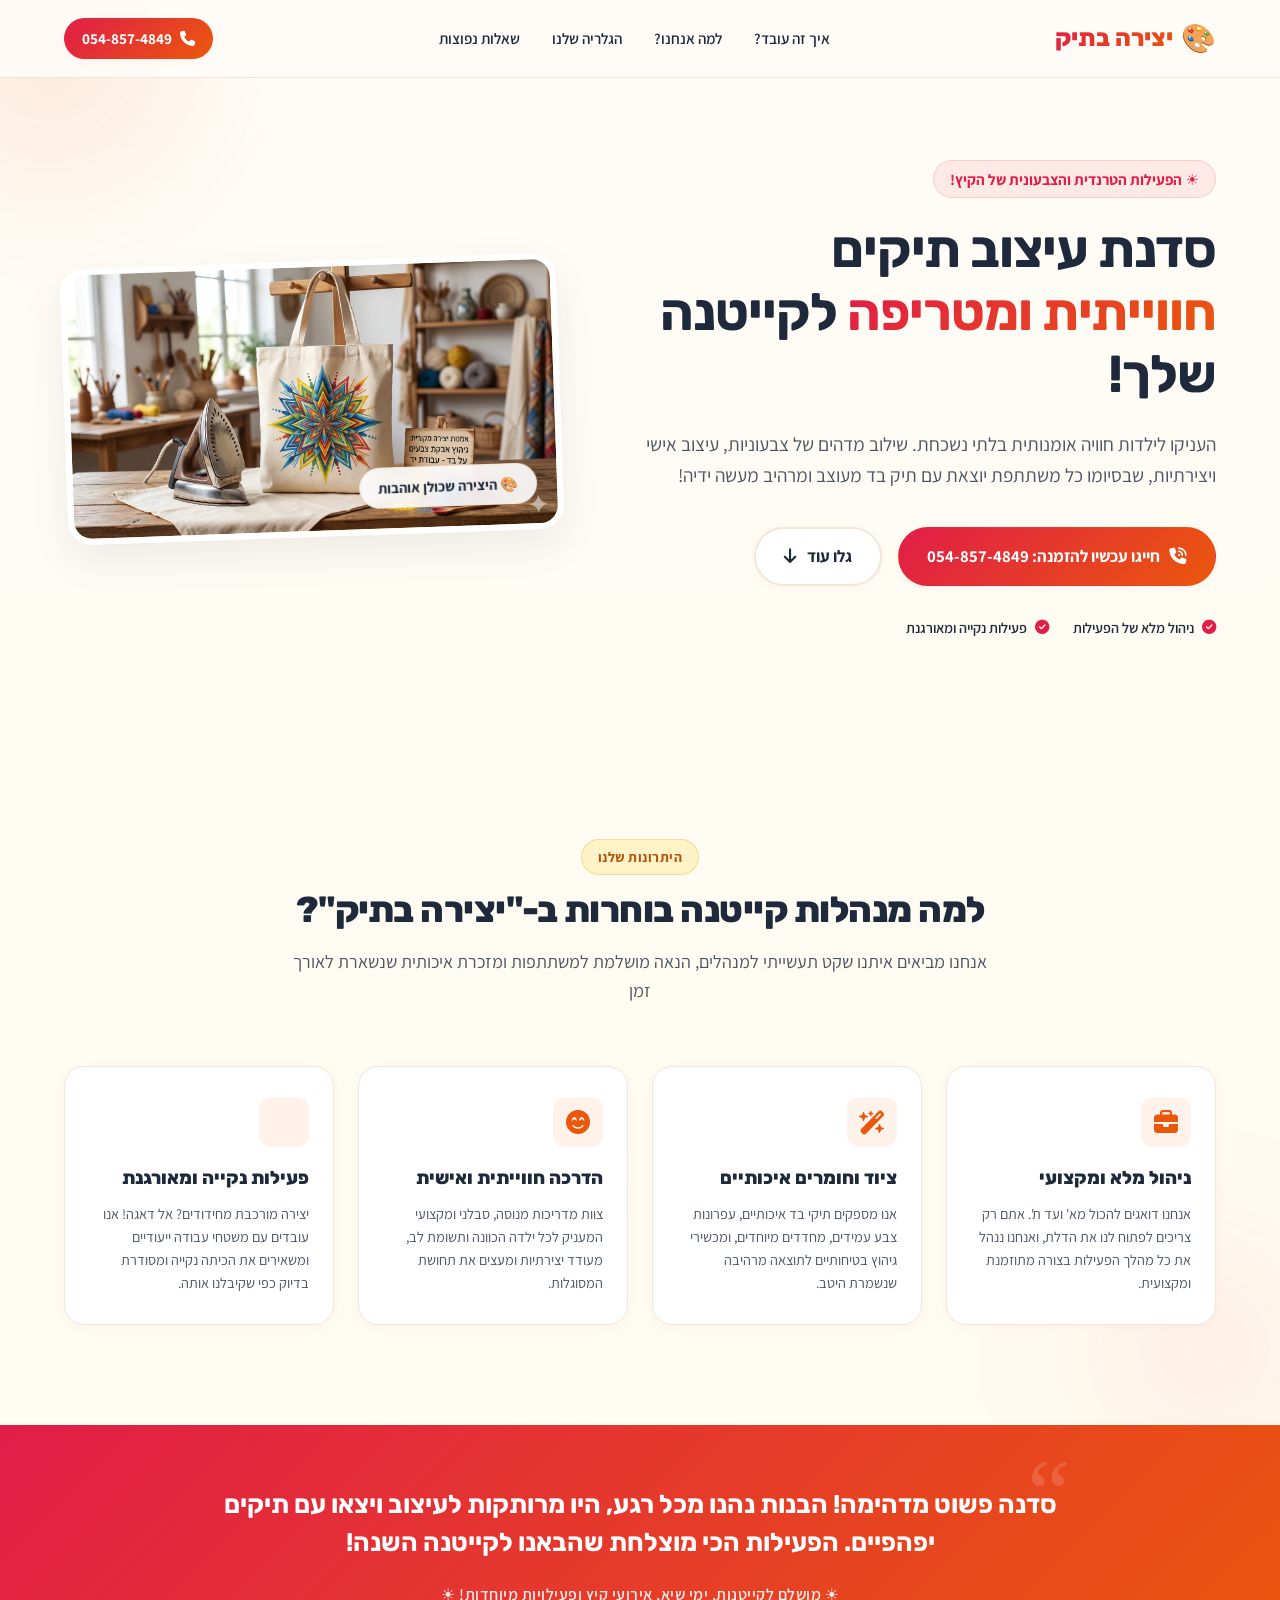
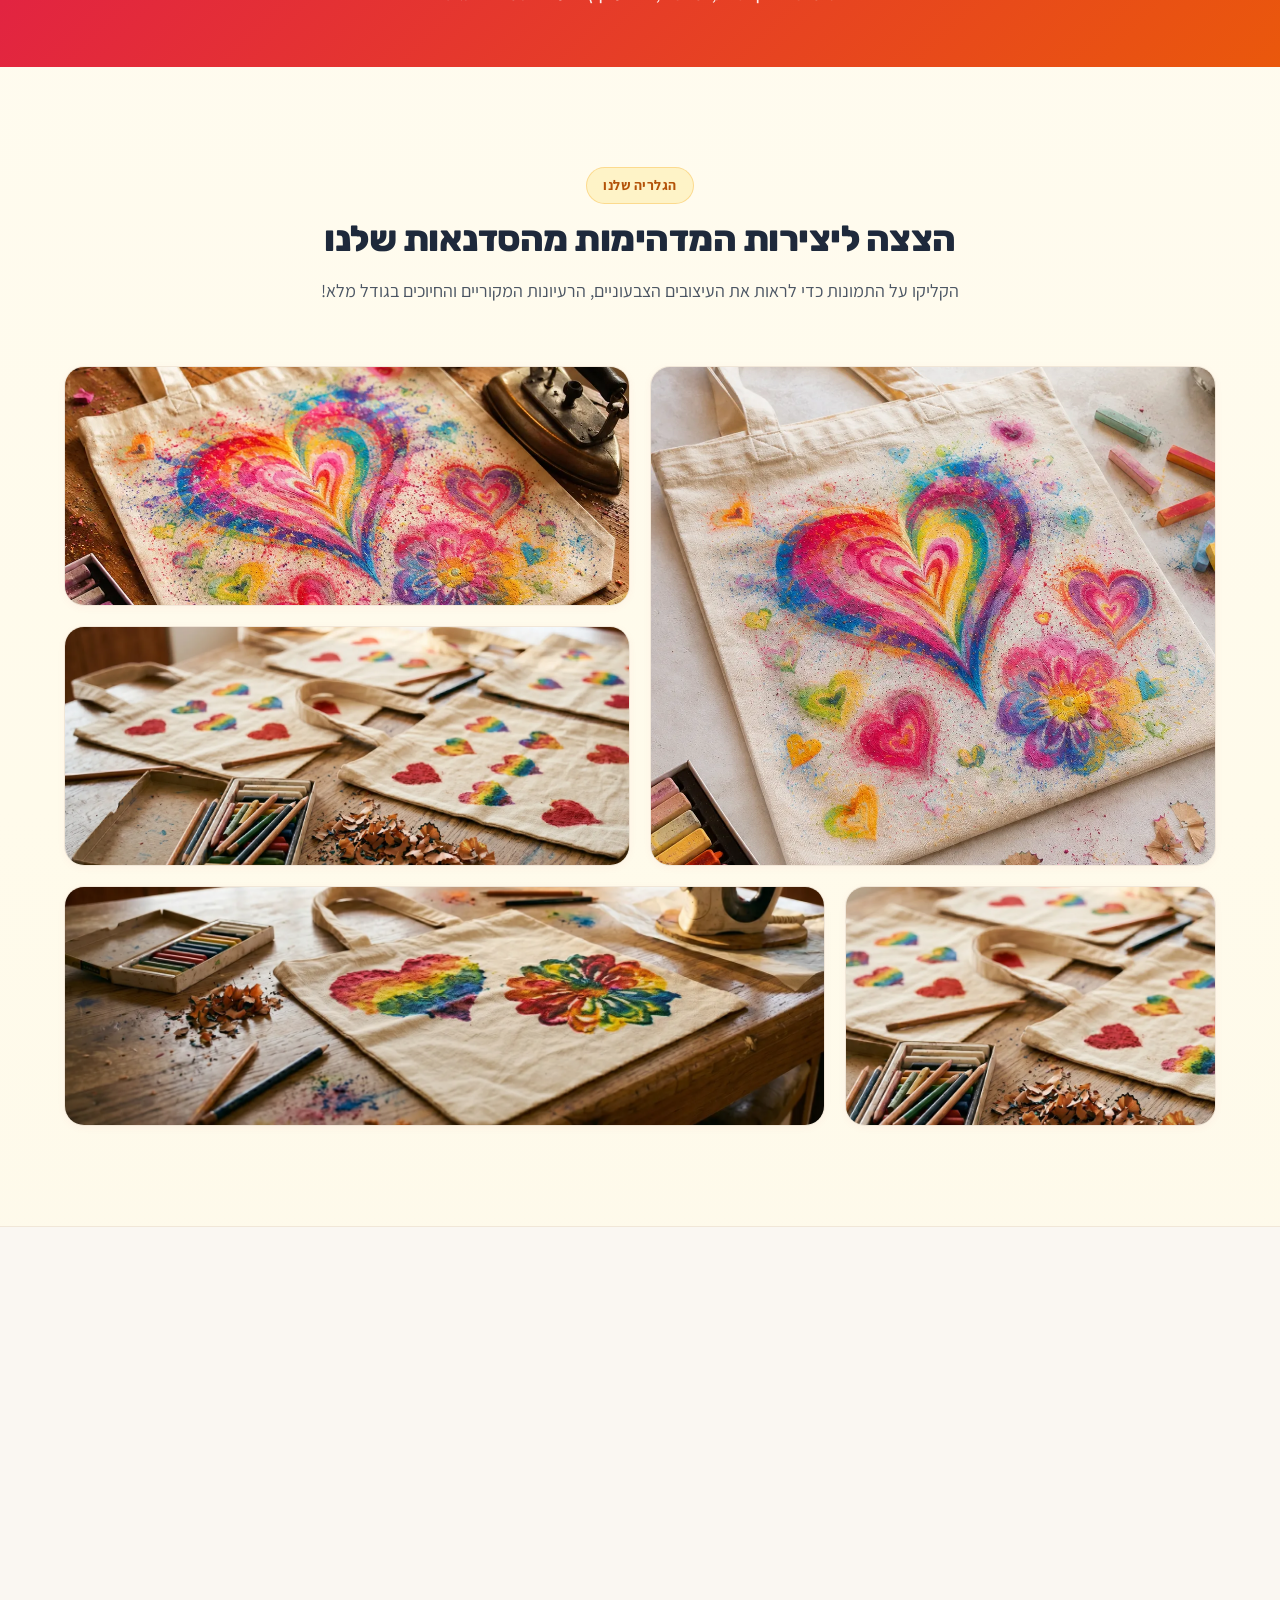
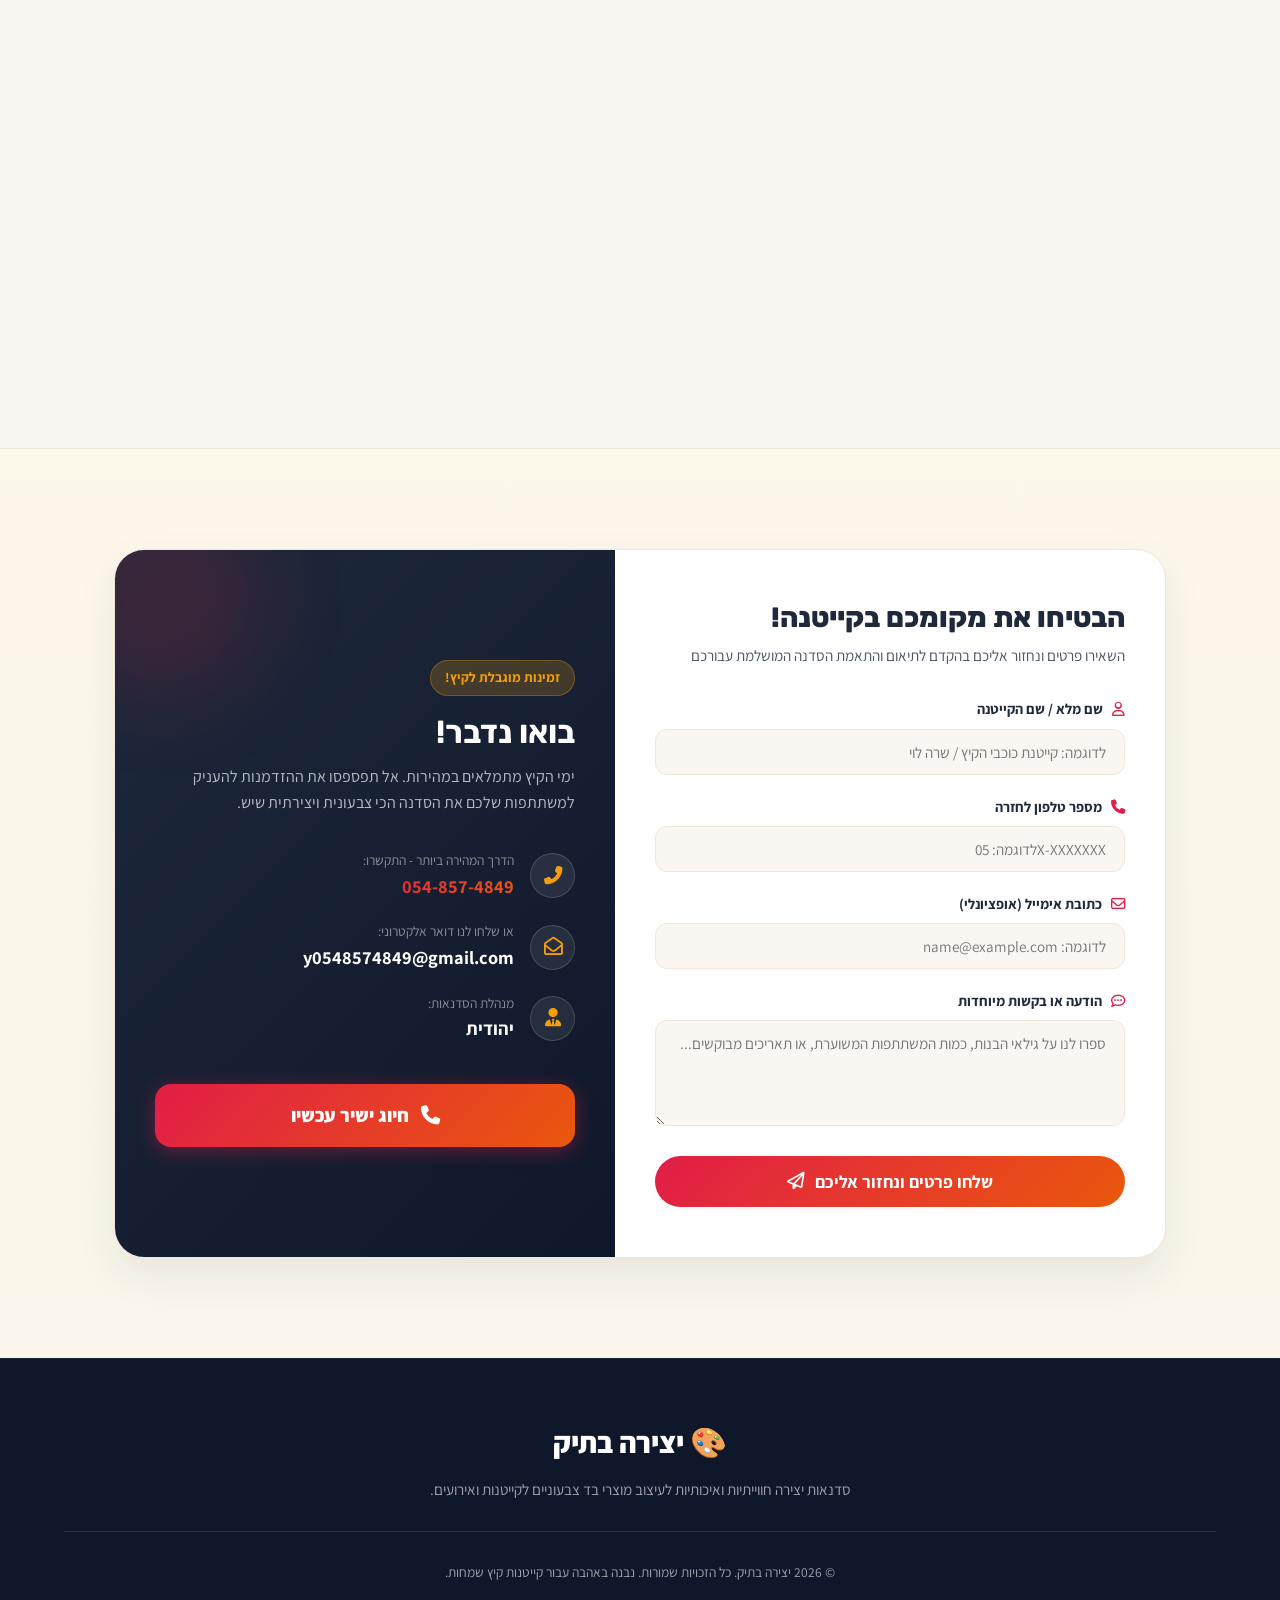
==== commit 02c3016f: "Update index.html" ====
--- a/index.html
+++ b/index.html
@@ -3,17 +3,17 @@
 <head>
     <meta charset="UTF-8">
     <meta name="viewport" content="width=device-width, initial-scale=1.0">
-    <meta name="description" content="סדנת עיצוב תיקים חווייתית וצבעונית לקייטנות ואירועי קיץ. 'יצירה חדה' - שילוב מנצח של יצירה, אופנה ומזכרת שימושית!">
-    <meta name="keywords" content="סדנת יצירה, סדנה לקייטנה, עיצוב תיקים, יצירה חדה, פעילות לילדים, קייטנות קיץ, יצירה עם מחדדים, סדנת עיצוב תיק בד">
-    <meta name="author" content="יצירה חדה">
+    <meta name="description" content="סדנת עיצוב תיקים חווייתית וצבעונית לקייטנות ואירועי קיץ. 'יצירה בתיק' - שילוב מנצח של יצירה, אופנה ומזכרת שימושית!">
+    <meta name="keywords" content="סדנת יצירה, סדנה לקייטנה, עיצוב תיקים, יצירה בתיק, פעילות לילדים, קייטנות קיץ, יצירה עם מחדדים, סדנת עיצוב תיק בד">
+    <meta name="author" content="יצירה בתיק">
     
     <!-- Open Graph for Social Sharing -->
-    <meta property="og:title" content="יצירה חדה | סדנת עיצוב התיקים הטרנדית לקייטנות">
+    <meta property="og:title" content="יצירה בתיק | סדנת עיצוב התיקים הטרנדית לקייטנות">
     <meta property="og:description" content="הפעילות החווייתית והנקייה שכולן פשוט אוהבות! מעצבים תיק בד אישי ומרהיב משבבי מחדדים צבעוניים.">
     <meta property="og:image" content="assets/images/hero.webp">
     <meta property="og:type" content="website">
 
-    <title>יצירה חדה | סדנת עיצוב תיקים מרהיבה לקייטנות ואירועי קיץ</title>
+    <title>יצירה בתיק | סדנת עיצוב תיקים מרהיבה לקייטנות ואירועי קיץ</title>
 
     <!-- Google Fonts - Rubik and Assistant -->
     <link rel="preconnect" href="https://fonts.googleapis.com">
@@ -33,7 +33,7 @@
         <div class="header-container">
             <div class="logo">
                 <span class="logo-icon">🎨</span>
-                <span class="logo-text">יצירה חדה</span>
+                <span class="logo-text">יצירה בתיק</span>
             </div>
             <nav class="nav-links">
                 <a href="#how-it-works" class="nav-item">איך זה עובד?</a>
@@ -78,7 +78,7 @@
             
             <div class="hero-image-wrapper fade-in-up">
                 <div class="image-card">
-                    <img src="assets/images/hero.webp" alt="תיק מעוצב סדנת יצירה חדה" class="hero-img">
+                    <img src="assets/images/hero.webp" alt="תיק מעוצב סדנת יצירה בתיק" class="hero-img">
                     <div class="image-badge">🎨 היצירה שכולן אוהבות</div>
                 </div>
             </div>
@@ -93,7 +93,7 @@
         <div class="section-container">
             <div class="section-header text-center fade-in">
                 <span class="section-tag">היתרונות שלנו</span>
-                <h2 class="section-title">למה מנהלות קייטנה בוחרות ב-"יצירה חדה"?</h2>
+                <h2 class="section-title">למה מנהלות קייטנה בוחרות ב-"יצירה בתיק"?</h2>
                 <p class="section-desc">אנחנו מביאים איתנו שקט תעשייתי למנהלים, הנאה מושלמת למשתתפות ומזכרת איכותית שנשארת לאורך זמן</p>
             </div>
             
@@ -163,7 +163,7 @@
                     </div>
                 </div>
                 <div class="gallery-item fade-in-up" style="--order: 3;">
-                    <img src="assets/images/gallery-3.webp" alt="ילדים יוצרים בסדנת יצירה חדה" class="gallery-img" data-index="3">
+                    <img src="assets/images/gallery-3.webp" alt="ילדים יוצרים בסדנת יצירה בתיק" class="gallery-img" data-index="3">
                     <div class="gallery-overlay">
                         <span class="overlay-icon"><i class="fa-solid fa-magnifying-glass-plus"></i></span>
                         <p class="overlay-text">עבודת עיצוב מדויקת</p>
@@ -350,12 +350,12 @@
     <footer class="main-footer">
         <div class="footer-container">
             <div class="footer-brand">
-                <div class="footer-logo">🎨 יצירה חדה</div>
+                <div class="footer-logo">🎨 יצירה בתיק</div>
                 <p class="footer-tagline">סדנאות יצירה חווייתיות ואיכותיות לעיצוב מוצרי בד צבעוניים לקייטנות ואירועים.</p>
             </div>
             <div class="footer-divider"></div>
             <div class="footer-bottom">
-                <p class="copyright">&copy; 2026 יצירה חדה. כל הזכויות שמורות. נבנה באהבה עבור קייטנות קיץ שמחות.</p>
+                <p class="copyright">&copy; 2026 יצירה בתיק. כל הזכויות שמורות. נבנה באהבה עבור קייטנות קיץ שמחות.</p>
             </div>
         </div>
     </footer>
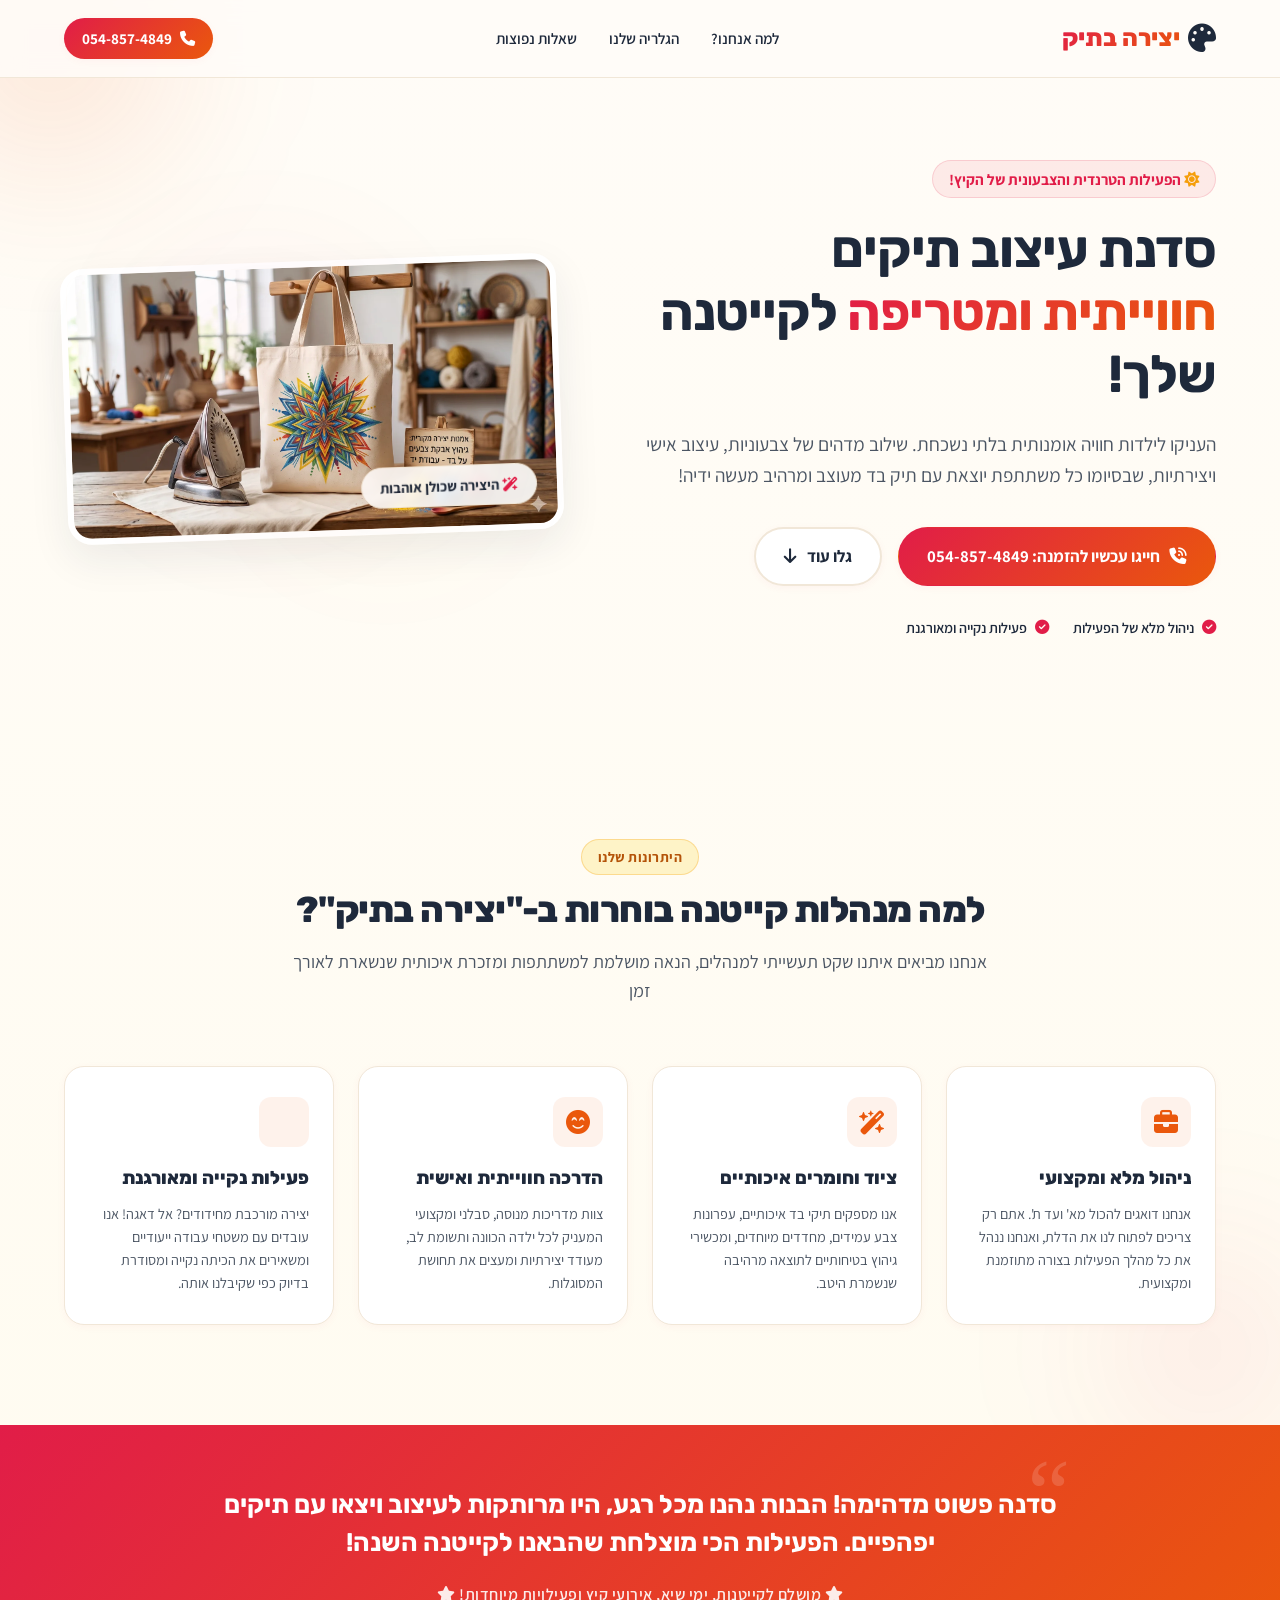
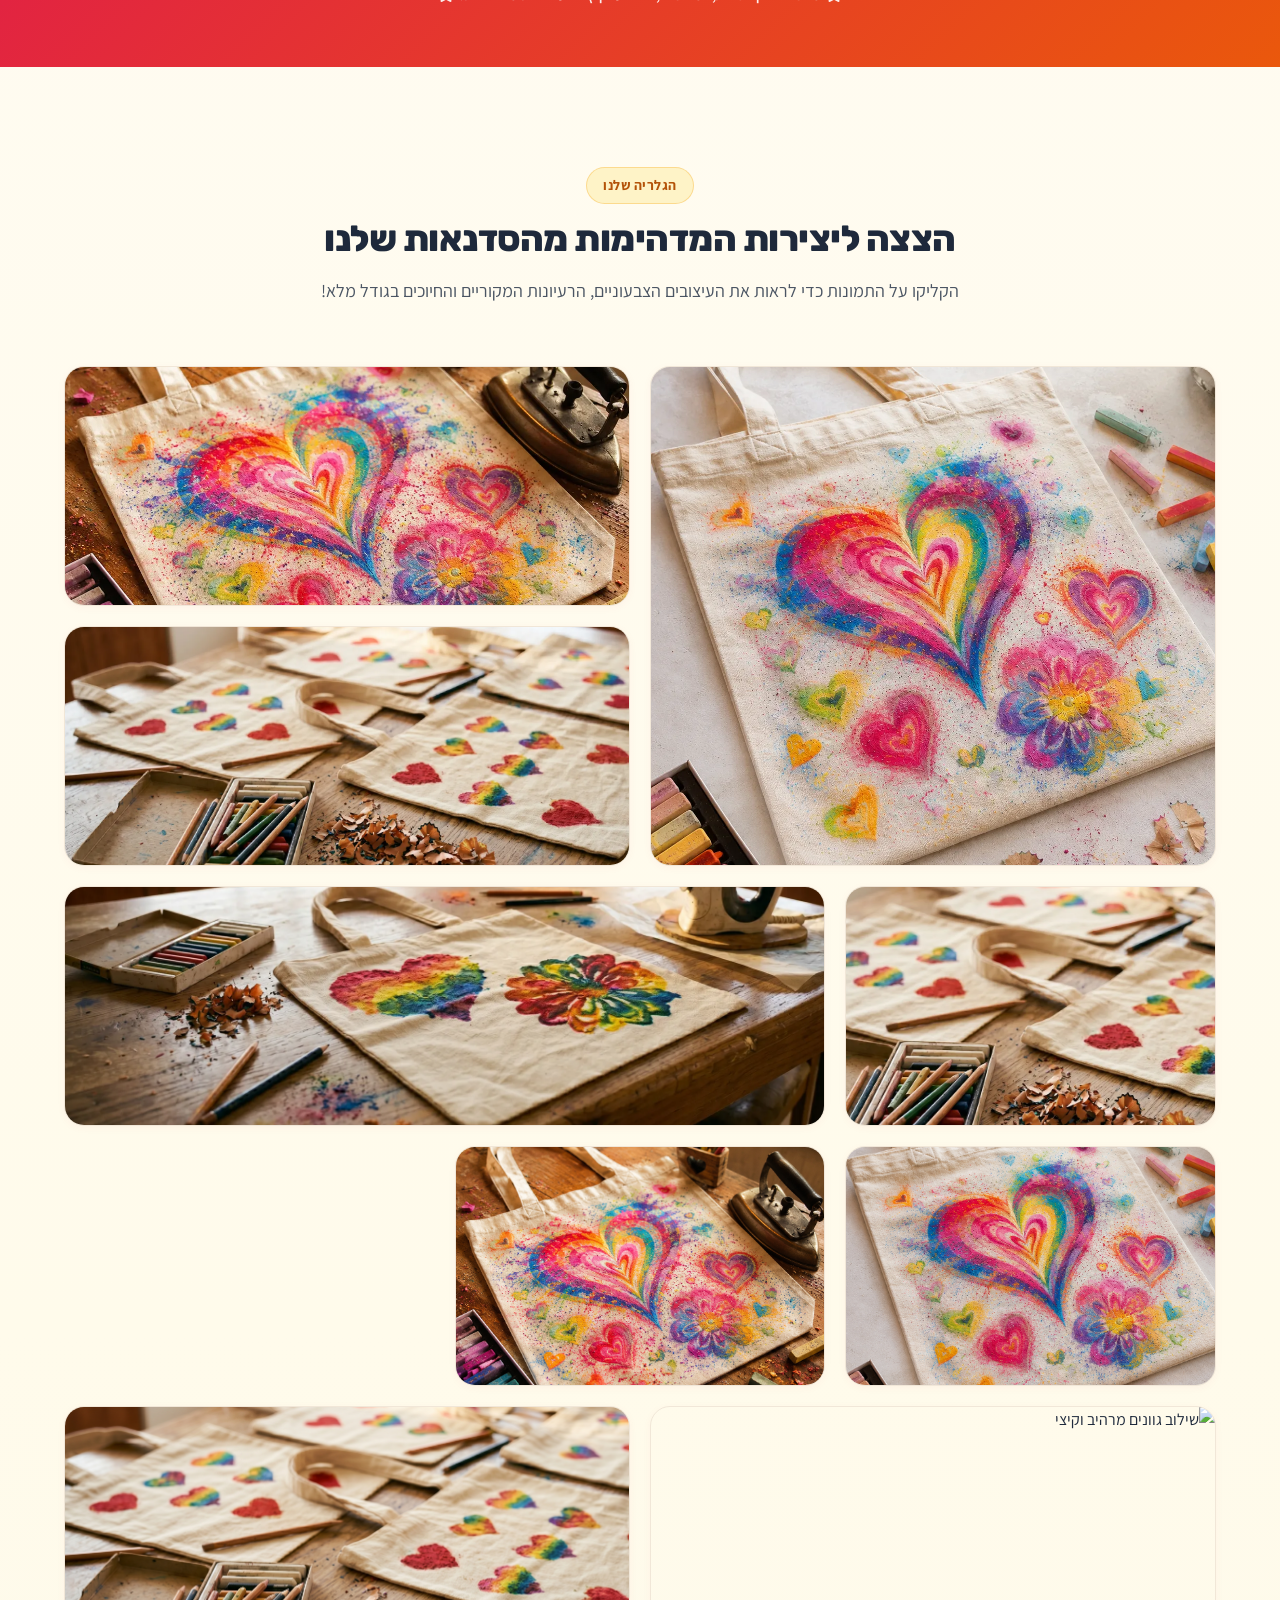
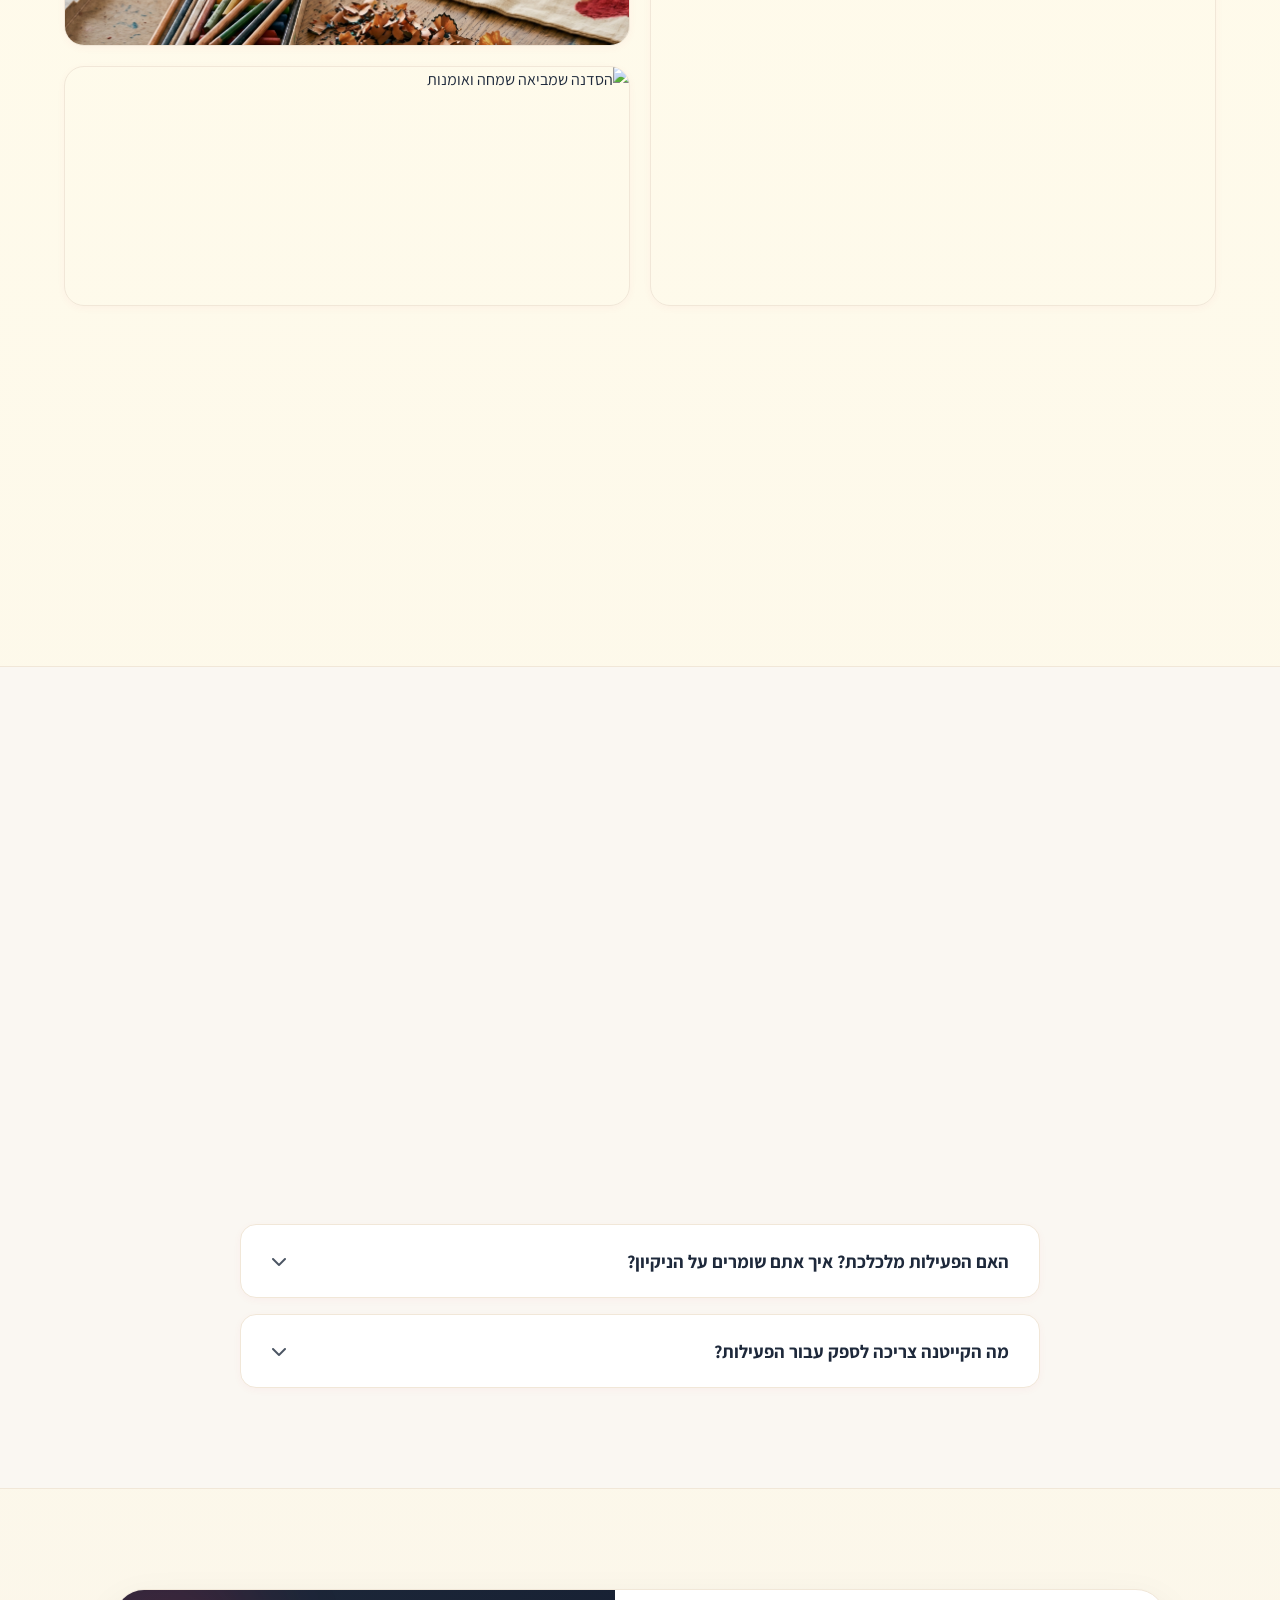
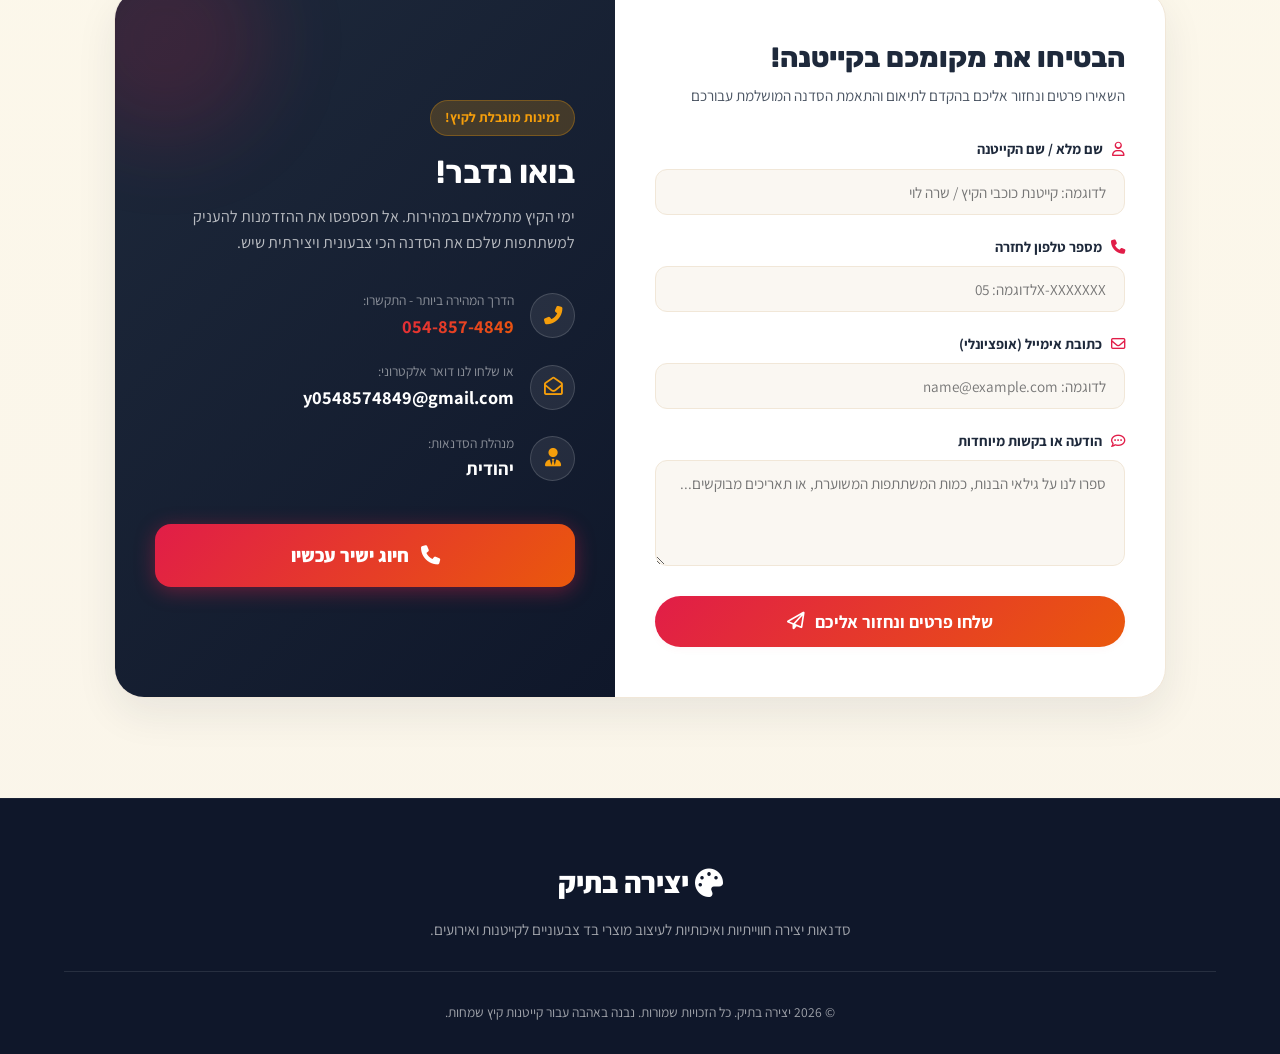
==== commit 85093510: "Upgrade landing page: rename brand to יצירה בתיק, replace emojis with FontAwesome, remove how-it-wor" ====
--- a/index.html
+++ b/index.html
@@ -32,11 +32,10 @@
     <header class="main-header" id="mainHeader">
         <div class="header-container">
             <div class="logo">
-                <span class="logo-icon">🎨</span>
+                <span class="logo-icon"><i class="fa-solid fa-palette"></i></span>
                 <span class="logo-text">יצירה בתיק</span>
             </div>
             <nav class="nav-links">
-                <a href="#how-it-works" class="nav-item">איך זה עובד?</a>
                 <a href="#features" class="nav-item">למה אנחנו?</a>
                 <a href="#gallery" class="nav-item">הגלריה שלנו</a>
                 <a href="#faq" class="nav-item">שאלות נפוצות</a>
@@ -55,17 +54,17 @@
         <div class="hero-bg-accent"></div>
         <div class="hero-container">
             <div class="hero-content fade-in-up">
-                <div class="tagline">☀️ הפעילות הטרנדית והצבעונית של הקיץ!</div>
+                <div class="tagline"><i class="fa-solid fa-sun icon-sun"></i> הפעילות הטרנדית והצבעונית של הקיץ!</div>
                 <h1 class="hero-title">סדנת עיצוב תיקים <br><span class="highlight-text">חווייתית ומטריפה</span> לקייטנה שלך!</h1>
                 <p class="hero-subtitle">
                     העניקו לילדות חוויה אומנותית בלתי נשכחת. שילוב מדהים של צבעוניות, עיצוב אישי ויצירתיות, שבסיומו כל משתתפת יוצאת עם תיק בד מעוצב ומרהיב מעשה ידיה!
                 </p>
                 <div class="hero-actions">
                     <a href="tel:054-857-4849" class="btn btn-primary pulse-effect" id="heroCallBtn">
-                        <i class="fa-solid fa-phone-volume"></i>
+                        <i class="fa-solid fa-phone-volume icon-phone-wiggle"></i>
                         <span>חייגו עכשיו להזמנה: 054-857-4849</span>
                     </a>
-                    <a href="#how-it-works" class="btn btn-secondary" id="heroLearnMoreBtn">
+                    <a href="#features" class="btn btn-secondary" id="heroLearnMoreBtn">
                         <span>גלו עוד</span>
                         <i class="fa-solid fa-arrow-down"></i>
                     </a>
@@ -77,9 +76,11 @@
             </div>
             
             <div class="hero-image-wrapper fade-in-up">
+                <div class="bg-blob blob-1"></div>
+                <div class="bg-blob blob-2"></div>
                 <div class="image-card">
                     <img src="assets/images/hero.webp" alt="תיק מעוצב סדנת יצירה בתיק" class="hero-img">
-                    <div class="image-badge">🎨 היצירה שכולן אוהבות</div>
+                    <div class="image-badge"><i class="fa-solid fa-wand-magic-sparkles icon-wand-sparkle"></i> היצירה שכולן אוהבות</div>
                 </div>
             </div>
         </div>
@@ -134,7 +135,7 @@
         <div class="callout-container text-center fade-in">
             <div class="quote-mark">“</div>
             <p class="callout-quote">סדנה פשוט מדהימה! הבנות נהנו מכל רגע, היו מרותקות לעיצוב ויצאו עם תיקים יפהפיים. הפעילות הכי מוצלחת שהבאנו לקייטנה השנה!</p>
-            <div class="callout-author">☀️ מושלם לקייטנות, ימי שיא, אירועי קיץ ופעילויות מיוחדות! ☀️</div>
+            <div class="callout-author"><i class="fa-solid fa-star text-warning"></i> מושלם לקייטנות, ימי שיא, אירועי קיץ ופעילויות מיוחדות! <i class="fa-solid fa-star text-warning"></i></div>
         </div>
     </section>
 
@@ -181,6 +182,48 @@
                     <div class="gallery-overlay">
                         <span class="overlay-icon"><i class="fa-solid fa-magnifying-glass-plus"></i></span>
                         <p class="overlay-text">התיק המעוצב מוכן לשימוש</p>
+                    </div>
+                </div>
+                <div class="gallery-item fade-in-up" style="--order: 6;">
+                    <img src="assets/images/gallery-6.png" alt="תיק מעוצב פרחוני ועדין" class="gallery-img" data-index="6">
+                    <div class="gallery-overlay">
+                        <span class="overlay-icon"><i class="fa-solid fa-magnifying-glass-plus"></i></span>
+                        <p class="overlay-text">תיק מעוצב פרחוני ועדין</p>
+                    </div>
+                </div>
+                <div class="gallery-item fade-in-up" style="--order: 7;">
+                    <img src="assets/images/gallery-7.png" alt="צבעוניות מנצחת בעיצוב אישי" class="gallery-img" data-index="7">
+                    <div class="gallery-overlay">
+                        <span class="overlay-icon"><i class="fa-solid fa-magnifying-glass-plus"></i></span>
+                        <p class="overlay-text">צבעוניות מנצחת בעיצוב אישי</p>
+                    </div>
+                </div>
+                <div class="gallery-item fade-in-up" style="--order: 8;">
+                    <img src="assets/images/gallery-8.png" alt="שילוב גוונים מרהיב וקיצי" class="gallery-img" data-index="8">
+                    <div class="gallery-overlay">
+                        <span class="overlay-icon"><i class="fa-solid fa-magnifying-glass-plus"></i></span>
+                        <p class="overlay-text">שילוב גוונים מרהיב וקיצי</p>
+                    </div>
+                </div>
+                <div class="gallery-item fade-in-up" style="--order: 9;">
+                    <img src="assets/images/gallery-9.png" alt="ביטוי עצמי ודמיון חופשי" class="gallery-img" data-index="9">
+                    <div class="gallery-overlay">
+                        <span class="overlay-icon"><i class="fa-solid fa-magnifying-glass-plus"></i></span>
+                        <p class="overlay-text">ביטוי עצמי ודמיון חופשי</p>
+                    </div>
+                </div>
+                <div class="gallery-item fade-in-up" style="--order: 10;">
+                    <img src="assets/images/gallery-10.png" alt="הסדנה שמביאה שמחה ואומנות" class="gallery-img" data-index="10">
+                    <div class="gallery-overlay">
+                        <span class="overlay-icon"><i class="fa-solid fa-magnifying-glass-plus"></i></span>
+                        <p class="overlay-text">הסדנה שמביאה שמחה ואומנות</p>
+                    </div>
+                </div>
+                <div class="gallery-item fade-in-up" style="--order: 11;">
+                    <img src="assets/images/gallery-11.png" alt="מזכרת אופנתית ושימושית לכל החיים" class="gallery-img" data-index="11">
+                    <div class="gallery-overlay">
+                        <span class="overlay-icon"><i class="fa-solid fa-magnifying-glass-plus"></i></span>
+                        <p class="overlay-text">מזכרת אופנתית ושימושית לכל החיים</p>
                     </div>
                 </div>
             </div>
@@ -350,7 +393,7 @@
     <footer class="main-footer">
         <div class="footer-container">
             <div class="footer-brand">
-                <div class="footer-logo">🎨 יצירה בתיק</div>
+                <div class="footer-logo"><i class="fa-solid fa-palette logo-icon"></i> יצירה בתיק</div>
                 <p class="footer-tagline">סדנאות יצירה חווייתיות ואיכותיות לעיצוב מוצרי בד צבעוניים לקייטנות ואירועים.</p>
             </div>
             <div class="footer-divider"></div>
--- a/style.css
+++ b/style.css
@@ -180,6 +180,24 @@
     border: 1px solid transparent;
 }
 
+.btn-primary::before {
+    content: '';
+    position: absolute;
+    top: 0;
+    left: -100%;
+    width: 50%;
+    height: 100%;
+    background: linear-gradient(
+        90deg,
+        rgba(255, 255, 255, 0) 0%,
+        rgba(255, 255, 255, 0.3) 50%,
+        rgba(255, 255, 255, 0) 100%
+    );
+    transform: skewX(-25deg);
+    transition: none;
+    z-index: 1;
+}
+
 .btn-primary::after {
     content: '';
     position: absolute;
@@ -197,6 +215,10 @@
     box-shadow: var(--shadow-glow);
 }
 
+.btn-primary:hover::before {
+    animation: shimmer 1s ease-in-out;
+}
+
 .btn-primary:hover::after {
     opacity: 1;
 }
@@ -214,7 +236,13 @@
     box-shadow: var(--shadow-md);
 }
 
-/* Pulse Animation */
+/* Animations & Keyframes */
+@keyframes shimmer {
+    100% {
+        left: 150%;
+    }
+}
+
 @keyframes pulse {
     0% {
         box-shadow: 0 0 0 0 rgba(225, 29, 72, 0.4);
@@ -229,6 +257,94 @@
 
 .pulse-effect {
     animation: pulse 2s infinite;
+}
+
+/* Sun Rotation */
+.icon-sun {
+    color: #f59e0b;
+    display: inline-block;
+    animation: spin-slow 12s linear infinite;
+}
+
+@keyframes spin-slow {
+    100% {
+        transform: rotate(360deg);
+    }
+}
+
+/* Phone Wiggle */
+@keyframes phone-wiggle {
+    0%, 100% { transform: rotate(0deg); }
+    10%, 30%, 50%, 70%, 90% { transform: rotate(-10deg); }
+    20%, 40%, 60%, 80% { transform: rotate(10deg); }
+}
+
+.icon-phone-wiggle {
+    display: inline-block;
+}
+
+.btn-primary:hover .icon-phone-wiggle {
+    animation: phone-wiggle 1s ease-in-out infinite;
+}
+
+/* Wand Sparkle */
+@keyframes wand-sparkle {
+    0%, 100% { transform: scale(1) rotate(0deg); opacity: 1; }
+    50% { transform: scale(1.2) rotate(15deg); opacity: 0.8; }
+}
+
+.icon-wand-sparkle {
+    display: inline-block;
+    color: #e11d48;
+    animation: wand-sparkle 2s ease-in-out infinite;
+}
+
+/* Animated Floating Background Blobs */
+.bg-blob {
+    position: absolute;
+    border-radius: 50%;
+    filter: blur(80px);
+    z-index: 1;
+    opacity: 0.35;
+    transition: var(--transition-smooth);
+    pointer-events: none;
+}
+
+.blob-1 {
+    top: -10%;
+    left: 10%;
+    width: 300px;
+    height: 300px;
+    background: radial-gradient(circle, rgba(225, 29, 72, 0.3) 0%, rgba(225, 29, 72, 0) 70%);
+    animation: drift 15s ease-in-out infinite alternate;
+}
+
+.blob-2 {
+    bottom: -10%;
+    right: 10%;
+    width: 250px;
+    height: 250px;
+    background: radial-gradient(circle, rgba(245, 158, 11, 0.25) 0%, rgba(245, 158, 11, 0) 70%);
+    animation: drift 18s ease-in-out infinite alternate-reverse;
+}
+
+@keyframes drift {
+    0% {
+        transform: translate(0, 0) scale(1) rotate(0deg);
+        border-radius: 50%;
+    }
+    33% {
+        transform: translate(30px, -50px) scale(1.1) rotate(40deg);
+        border-radius: 40% 60% 70% 30% / 40% 50% 60% 50%;
+    }
+    66% {
+        transform: translate(-20px, 20px) scale(0.95) rotate(-20deg);
+        border-radius: 60% 40% 30% 70% / 50% 60% 40% 60%;
+    }
+    100% {
+        transform: translate(0, 0) scale(1) rotate(0deg);
+        border-radius: 50%;
+    }
 }
 
 /* ==========================================================================
@@ -581,12 +697,32 @@
     border: 1px solid var(--border-color);
     box-shadow: var(--shadow-sm);
     transition: var(--transition-smooth);
+    position: relative;
+    overflow: hidden;
+}
+
+.feature-card::before {
+    content: '';
+    position: absolute;
+    top: 0;
+    left: 0;
+    width: 100%;
+    height: 4px;
+    background: var(--primary-grad);
+    transform: scaleX(0);
+    transform-origin: right;
+    transition: transform var(--transition-smooth);
 }
 
 .feature-card:hover {
-    transform: translateY(-5px);
-    box-shadow: var(--shadow-md);
-    border-color: var(--secondary);
+    transform: translateY(-8px);
+    box-shadow: 0 15px 35px rgba(234, 88, 12, 0.12), 0 0 15px rgba(225, 29, 72, 0.05);
+    border-color: rgba(225, 29, 72, 0.2);
+}
+
+.feature-card:hover::before {
+    transform: scaleX(1);
+    transform-origin: left;
 }
 
 .feature-icon {
@@ -598,11 +734,22 @@
     align-items: center;
     justify-content: center;
     margin-bottom: 20px;
+    transition: var(--transition-smooth);
+}
+
+.feature-card:hover .feature-icon {
+    transform: scale(1.1) rotate(5deg);
+    background: rgba(225, 29, 72, 0.08);
+}
+
+.feature-card:hover .feature-icon i {
+    color: var(--primary);
 }
 
 .feature-icon i {
     font-size: 1.5rem;
     color: var(--secondary);
+    transition: var(--transition-smooth);
 }
 
 .feature-title {
@@ -705,6 +852,30 @@
     grid-column: span 4;
     grid-row: span 1;
 }
+.gallery-item:nth-child(6) {
+    grid-column: span 2;
+    grid-row: span 1;
+}
+.gallery-item:nth-child(7) {
+    grid-column: span 2;
+    grid-row: span 1;
+}
+.gallery-item:nth-child(8) {
+    grid-column: span 3;
+    grid-row: span 2;
+}
+.gallery-item:nth-child(9) {
+    grid-column: span 3;
+    grid-row: span 1;
+}
+.gallery-item:nth-child(10) {
+    grid-column: span 3;
+    grid-row: span 1;
+}
+.gallery-item:nth-child(11) {
+    grid-column: span 6;
+    grid-row: span 1;
+}
 
 .gallery-img {
     width: 100%;
@@ -727,6 +898,8 @@
     padding: 24px;
     opacity: 0;
     transition: var(--transition-smooth);
+    backdrop-filter: blur(0px);
+    -webkit-backdrop-filter: blur(0px);
     z-index: 2;
 }
 
@@ -758,11 +931,14 @@
 }
 
 .gallery-item:hover .gallery-img {
-    transform: scale(1.06);
+    transform: scale(1.08);
+    filter: blur(1px);
 }
 
 .gallery-item:hover .gallery-overlay {
     opacity: 1;
+    backdrop-filter: blur(3px);
+    -webkit-backdrop-filter: blur(3px);
 }
 
 .gallery-item:hover .overlay-icon,
@@ -898,6 +1074,19 @@
     box-shadow: var(--shadow-sm);
     overflow: hidden;
     transition: var(--transition-smooth);
+    position: relative;
+}
+
+.faq-item::after {
+    content: '';
+    position: absolute;
+    top: 0;
+    right: 0;
+    bottom: 0;
+    width: 5px;
+    background: var(--primary-grad);
+    transform: scaleY(0);
+    transition: transform var(--transition-smooth);
 }
 
 .faq-item:hover {
@@ -908,6 +1097,10 @@
 .faq-item.active {
     border-color: var(--primary);
     box-shadow: var(--shadow-md);
+}
+
+.faq-item.active::after {
+    transform: scaleY(1);
 }
 
 .faq-question-btn {
@@ -1343,6 +1536,30 @@
         grid-column: span 4;
         grid-row: span 1;
     }
+    .gallery-item:nth-child(6) {
+        grid-column: span 2;
+        grid-row: span 1;
+    }
+    .gallery-item:nth-child(7) {
+        grid-column: span 2;
+        grid-row: span 2;
+    }
+    .gallery-item:nth-child(8) {
+        grid-column: span 2;
+        grid-row: span 1;
+    }
+    .gallery-item:nth-child(9) {
+        grid-column: span 2;
+        grid-row: span 1;
+    }
+    .gallery-item:nth-child(10) {
+        grid-column: span 2;
+        grid-row: span 1;
+    }
+    .gallery-item:nth-child(11) {
+        grid-column: span 2;
+        grid-row: span 1;
+    }
 }
 
 @media (max-width: 900px) {
@@ -1434,6 +1651,30 @@
         grid-column: span 1;
         grid-row: span 1;
     }
+    .gallery-item:nth-child(6) {
+        grid-column: span 2;
+        grid-row: span 2;
+    }
+    .gallery-item:nth-child(7) {
+        grid-column: span 2;
+        grid-row: span 1;
+    }
+    .gallery-item:nth-child(8) {
+        grid-column: span 2;
+        grid-row: span 1;
+    }
+    .gallery-item:nth-child(9) {
+        grid-column: span 1;
+        grid-row: span 1;
+    }
+    .gallery-item:nth-child(10) {
+        grid-column: span 1;
+        grid-row: span 1;
+    }
+    .gallery-item:nth-child(11) {
+        grid-column: span 2;
+        grid-row: span 1;
+    }
     
     .booking-form-wrapper {
         padding: 30px 20px;
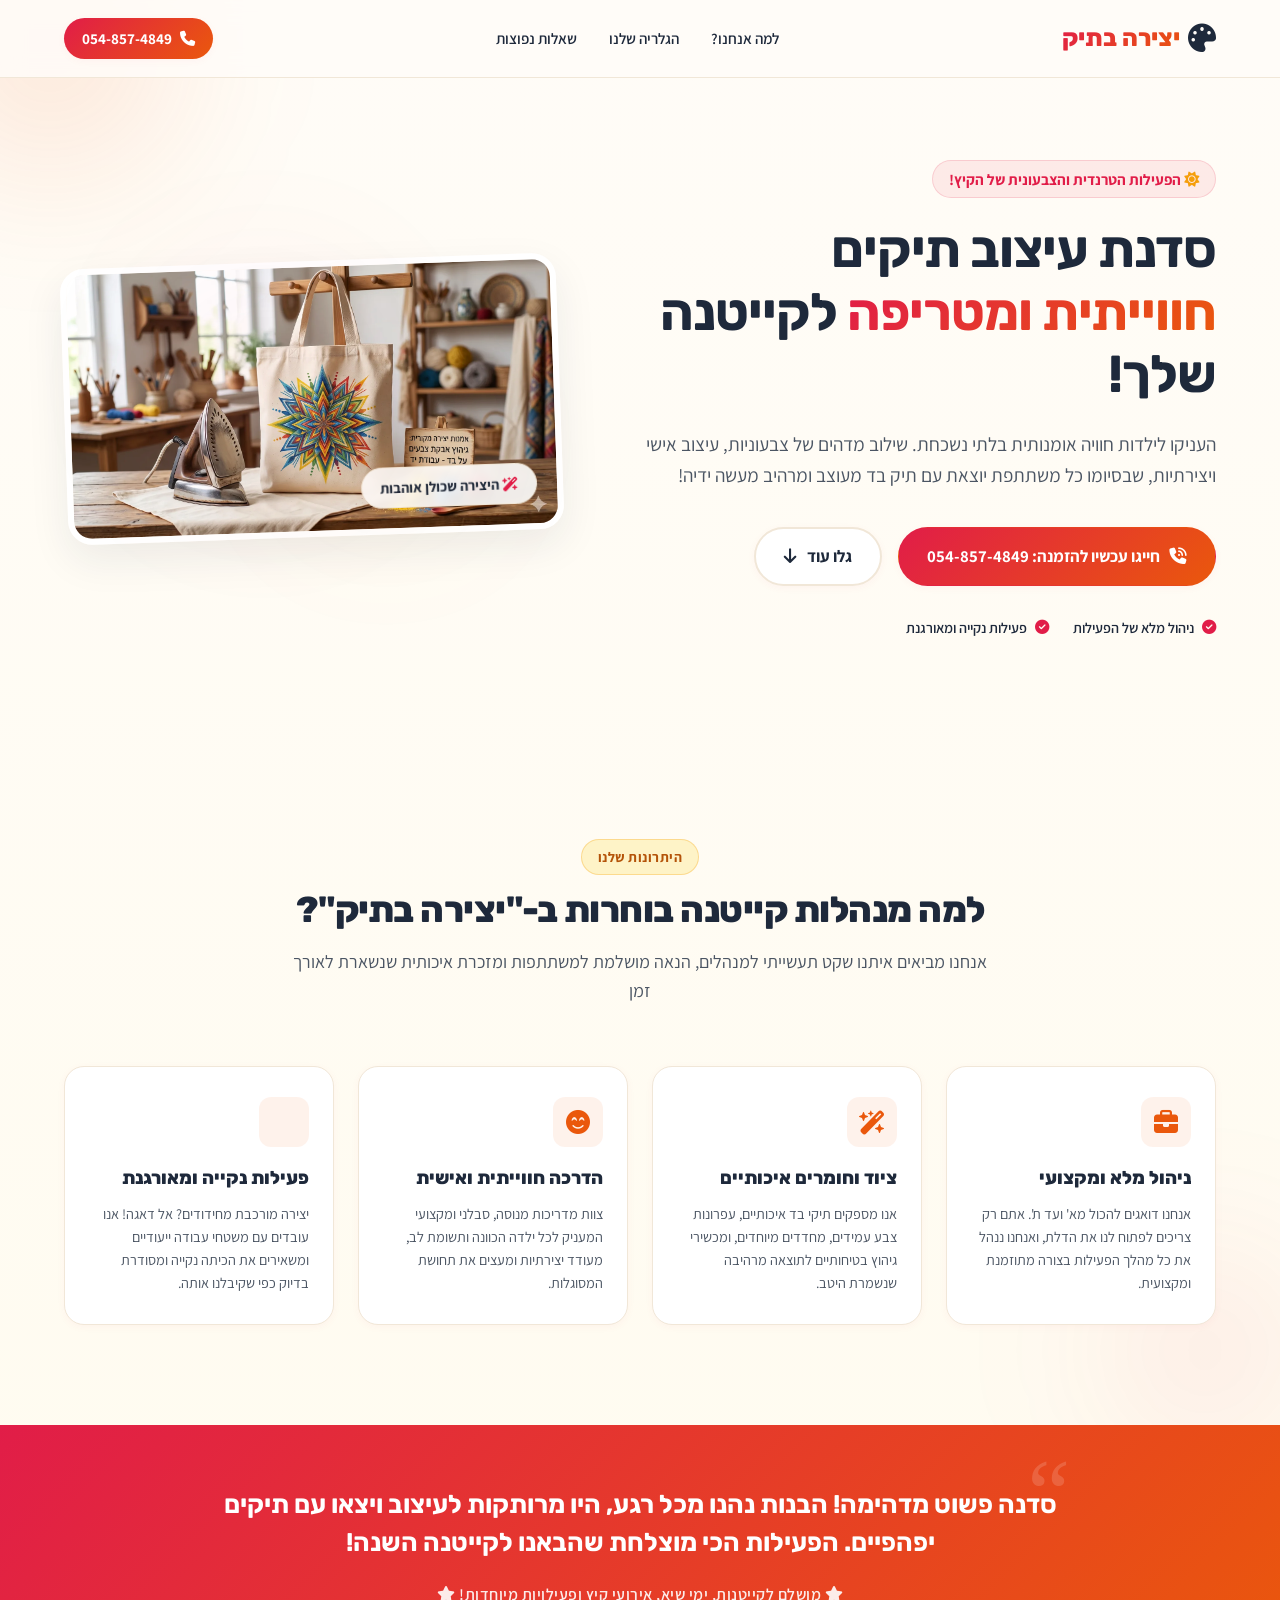
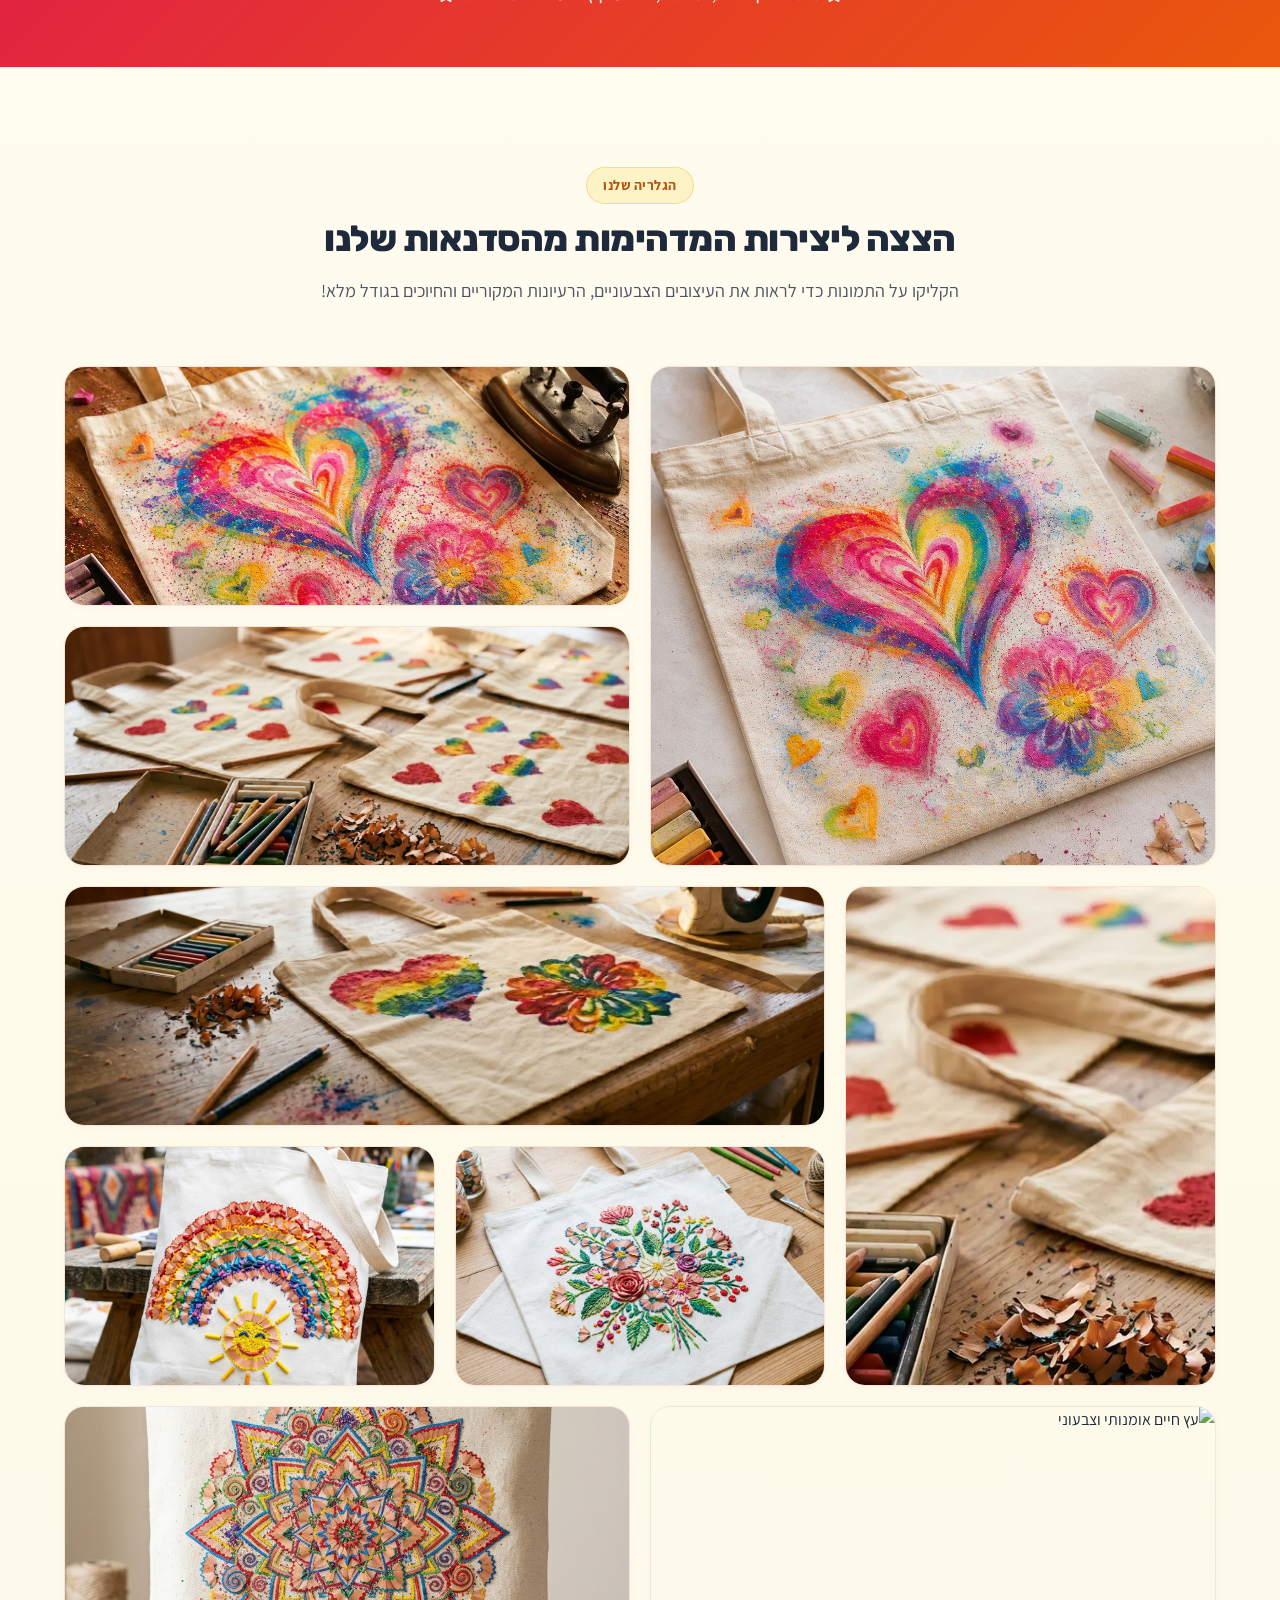
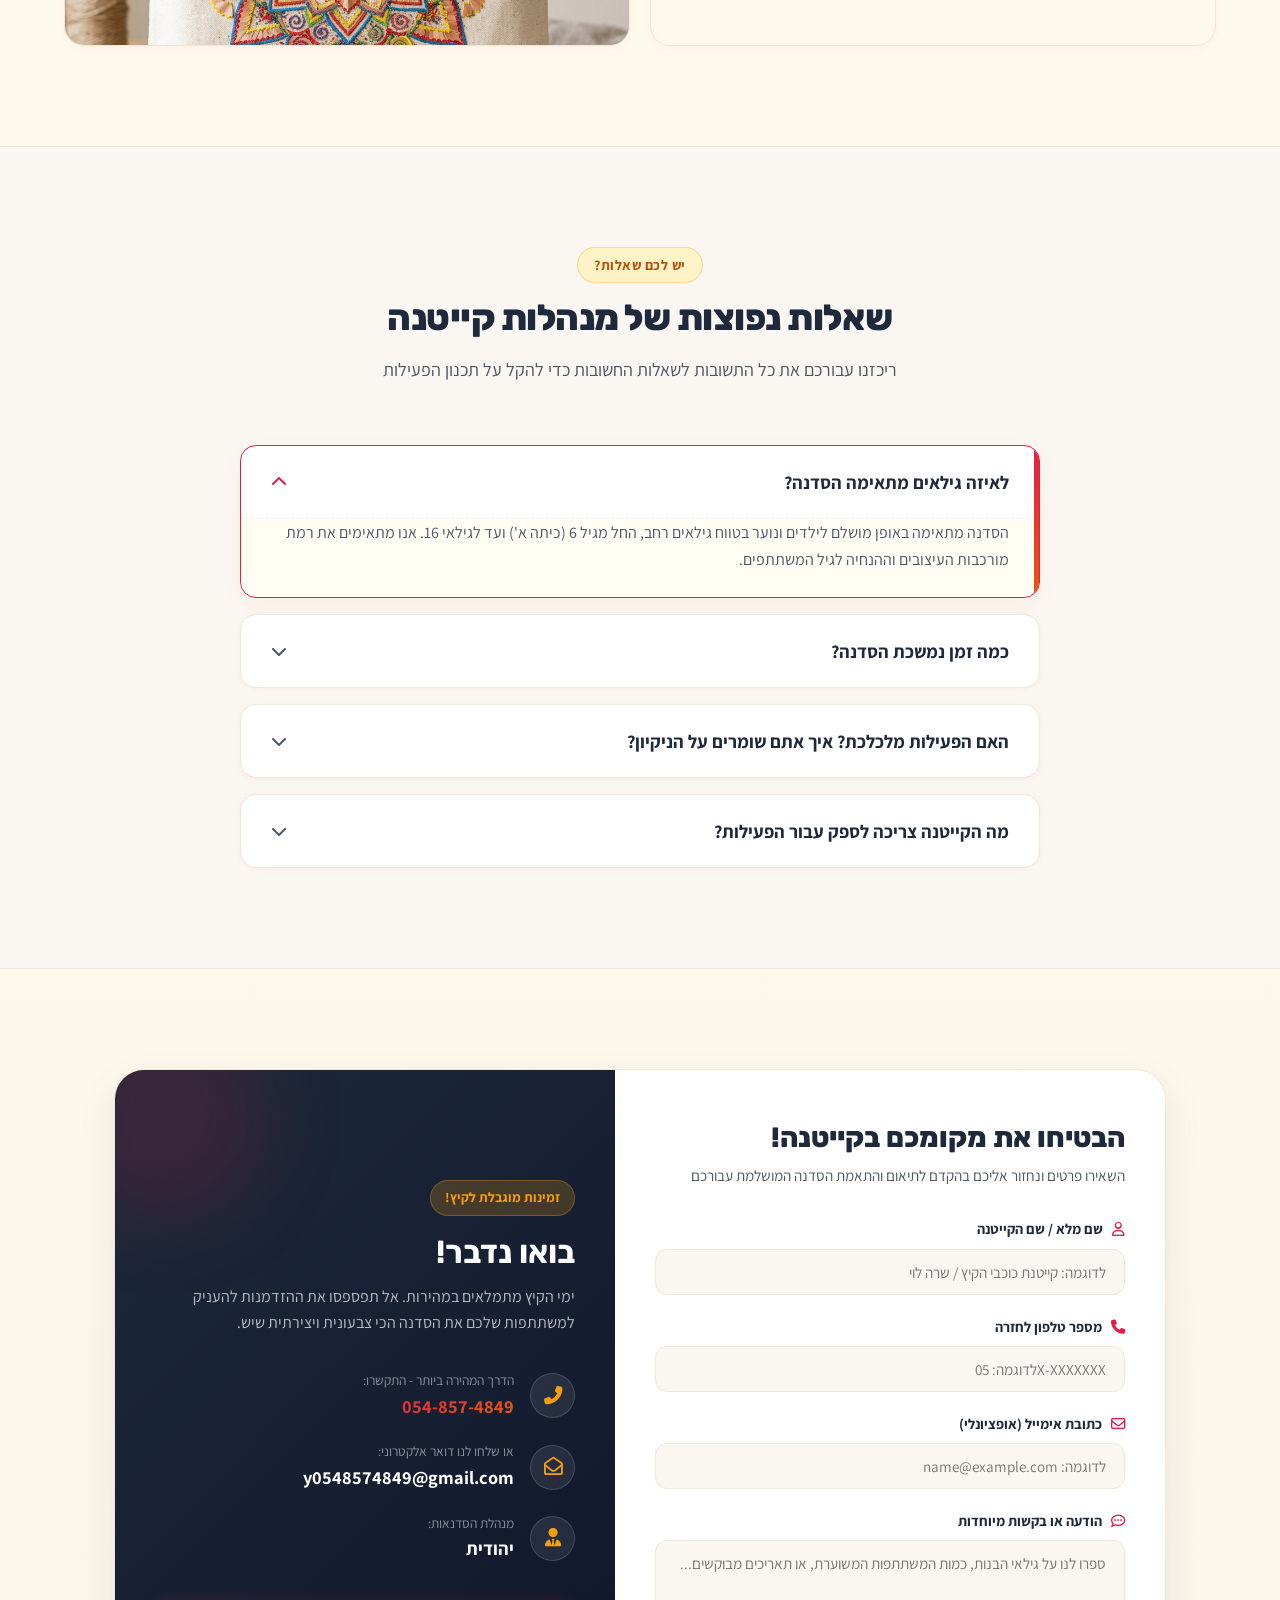
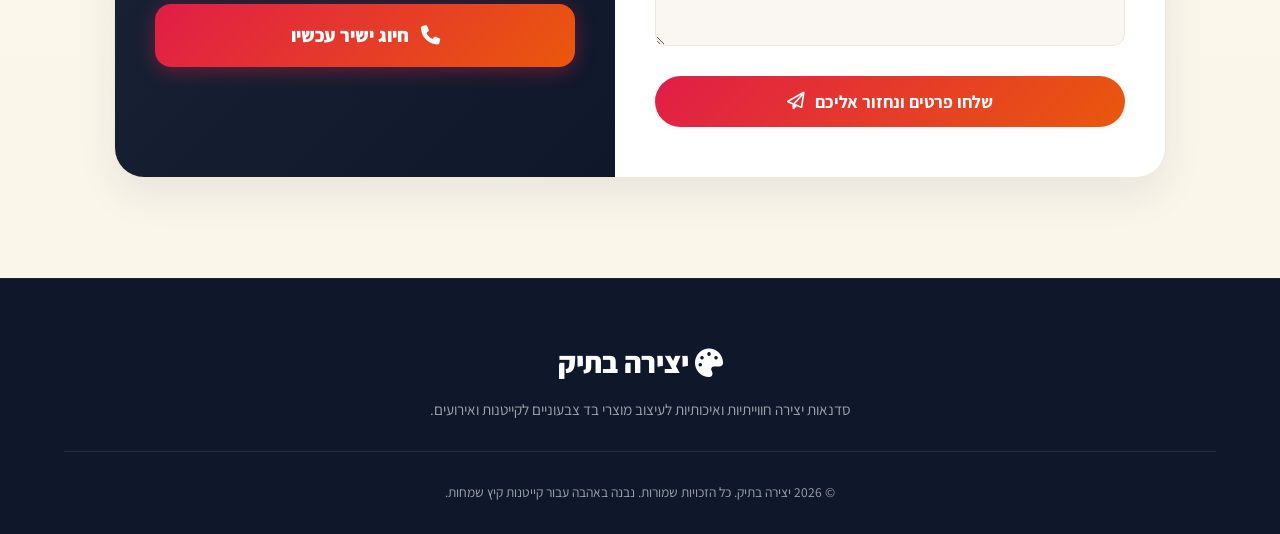
==== commit 7a1e4b4b: "Upgrade gallery: replace duplicates with 4 newly generated, unique high-quality design images, updat" ====
--- a/index.html
+++ b/index.html
@@ -188,42 +188,28 @@
                     <img src="assets/images/gallery-6.png" alt="תיק מעוצב פרחוני ועדין" class="gallery-img" data-index="6">
                     <div class="gallery-overlay">
                         <span class="overlay-icon"><i class="fa-solid fa-magnifying-glass-plus"></i></span>
-                        <p class="overlay-text">תיק מעוצב פרחוני ועדין</p>
+                        <p class="overlay-text">עיצוב פרחוני ועדין</p>
                     </div>
                 </div>
                 <div class="gallery-item fade-in-up" style="--order: 7;">
-                    <img src="assets/images/gallery-7.png" alt="צבעוניות מנצחת בעיצוב אישי" class="gallery-img" data-index="7">
-                    <div class="gallery-overlay">
-                        <span class="overlay-icon"><i class="fa-solid fa-magnifying-glass-plus"></i></span>
-                        <p class="overlay-text">צבעוניות מנצחת בעיצוב אישי</p>
+                    <img src="assets/images/gallery-7.png" alt="עיצוב קשת בענן צבעונית" class="gallery-img" data-index="7">
+                    <div class="gallery-overlay">
+                        <span class="overlay-icon"><i class="fa-solid fa-magnifying-glass-plus"></i></span>
+                        <p class="overlay-text">קשת בענן צבעונית</p>
                     </div>
                 </div>
                 <div class="gallery-item fade-in-up" style="--order: 8;">
-                    <img src="assets/images/gallery-8.png" alt="שילוב גוונים מרהיב וקיצי" class="gallery-img" data-index="8">
-                    <div class="gallery-overlay">
-                        <span class="overlay-icon"><i class="fa-solid fa-magnifying-glass-plus"></i></span>
-                        <p class="overlay-text">שילוב גוונים מרהיב וקיצי</p>
+                    <img src="assets/images/gallery-8.png" alt="עץ חיים אומנותי וצבעוני" class="gallery-img" data-index="8">
+                    <div class="gallery-overlay">
+                        <span class="overlay-icon"><i class="fa-solid fa-magnifying-glass-plus"></i></span>
+                        <p class="overlay-text">עץ חיים אומנותי</p>
                     </div>
                 </div>
                 <div class="gallery-item fade-in-up" style="--order: 9;">
-                    <img src="assets/images/gallery-9.png" alt="ביטוי עצמי ודמיון חופשי" class="gallery-img" data-index="9">
-                    <div class="gallery-overlay">
-                        <span class="overlay-icon"><i class="fa-solid fa-magnifying-glass-plus"></i></span>
-                        <p class="overlay-text">ביטוי עצמי ודמיון חופשי</p>
-                    </div>
-                </div>
-                <div class="gallery-item fade-in-up" style="--order: 10;">
-                    <img src="assets/images/gallery-10.png" alt="הסדנה שמביאה שמחה ואומנות" class="gallery-img" data-index="10">
-                    <div class="gallery-overlay">
-                        <span class="overlay-icon"><i class="fa-solid fa-magnifying-glass-plus"></i></span>
-                        <p class="overlay-text">הסדנה שמביאה שמחה ואומנות</p>
-                    </div>
-                </div>
-                <div class="gallery-item fade-in-up" style="--order: 11;">
-                    <img src="assets/images/gallery-11.png" alt="מזכרת אופנתית ושימושית לכל החיים" class="gallery-img" data-index="11">
-                    <div class="gallery-overlay">
-                        <span class="overlay-icon"><i class="fa-solid fa-magnifying-glass-plus"></i></span>
-                        <p class="overlay-text">מזכרת אופנתית ושימושית לכל החיים</p>
+                    <img src="assets/images/gallery-9.png" alt="מנדלה גיאומטרית מרהיבה" class="gallery-img" data-index="9">
+                    <div class="gallery-overlay">
+                        <span class="overlay-icon"><i class="fa-solid fa-magnifying-glass-plus"></i></span>
+                        <p class="overlay-text">מנדלה גיאומטרית מרהיבה</p>
                     </div>
                 </div>
             </div>
--- a/style.css
+++ b/style.css
@@ -846,7 +846,7 @@
 }
 .gallery-item:nth-child(4) {
     grid-column: span 2;
-    grid-row: span 1;
+    grid-row: span 2;
 }
 .gallery-item:nth-child(5) {
     grid-column: span 4;
@@ -862,18 +862,10 @@
 }
 .gallery-item:nth-child(8) {
     grid-column: span 3;
-    grid-row: span 2;
+    grid-row: span 1;
 }
 .gallery-item:nth-child(9) {
     grid-column: span 3;
-    grid-row: span 1;
-}
-.gallery-item:nth-child(10) {
-    grid-column: span 3;
-    grid-row: span 1;
-}
-.gallery-item:nth-child(11) {
-    grid-column: span 6;
     grid-row: span 1;
 }
 
@@ -1542,21 +1534,13 @@
     }
     .gallery-item:nth-child(7) {
         grid-column: span 2;
-        grid-row: span 2;
+        grid-row: span 1;
     }
     .gallery-item:nth-child(8) {
         grid-column: span 2;
         grid-row: span 1;
     }
     .gallery-item:nth-child(9) {
-        grid-column: span 2;
-        grid-row: span 1;
-    }
-    .gallery-item:nth-child(10) {
-        grid-column: span 2;
-        grid-row: span 1;
-    }
-    .gallery-item:nth-child(11) {
         grid-column: span 2;
         grid-row: span 1;
     }
@@ -1664,14 +1648,6 @@
         grid-row: span 1;
     }
     .gallery-item:nth-child(9) {
-        grid-column: span 1;
-        grid-row: span 1;
-    }
-    .gallery-item:nth-child(10) {
-        grid-column: span 1;
-        grid-row: span 1;
-    }
-    .gallery-item:nth-child(11) {
         grid-column: span 2;
         grid-row: span 1;
     }
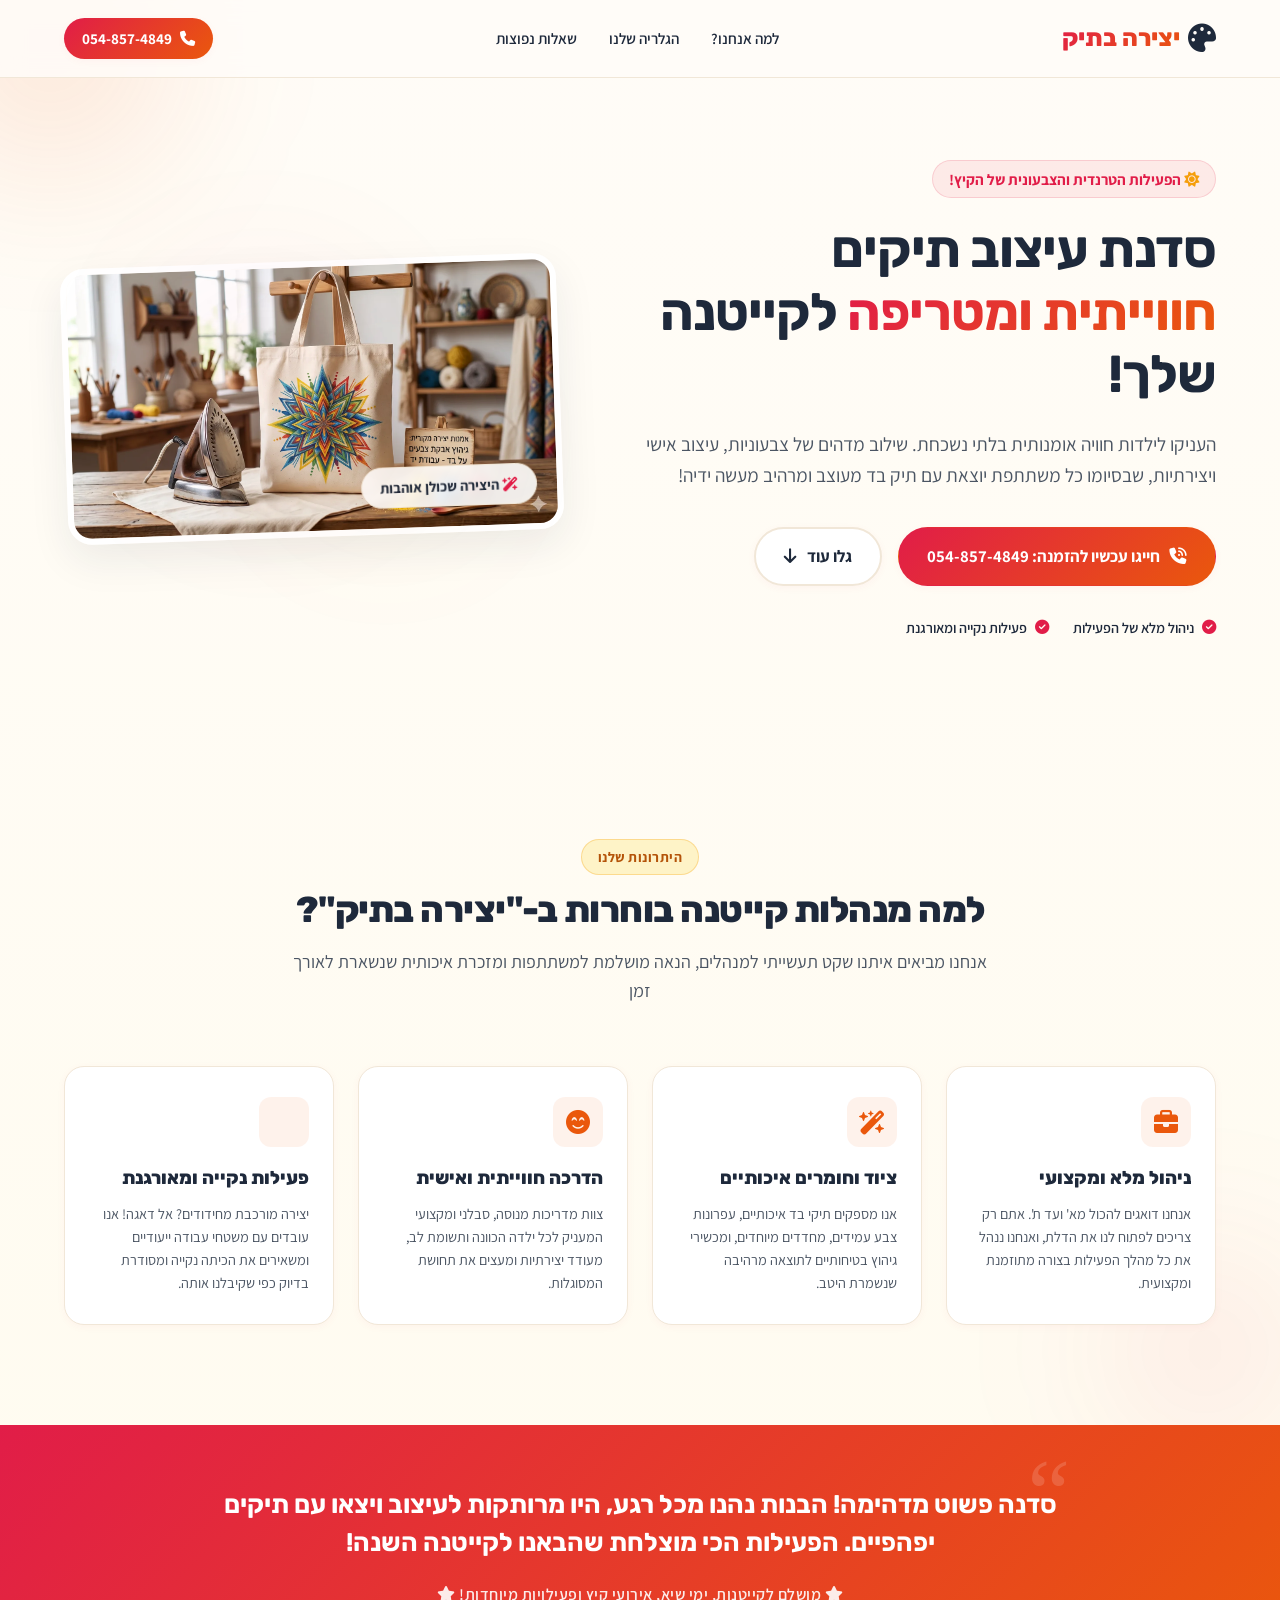
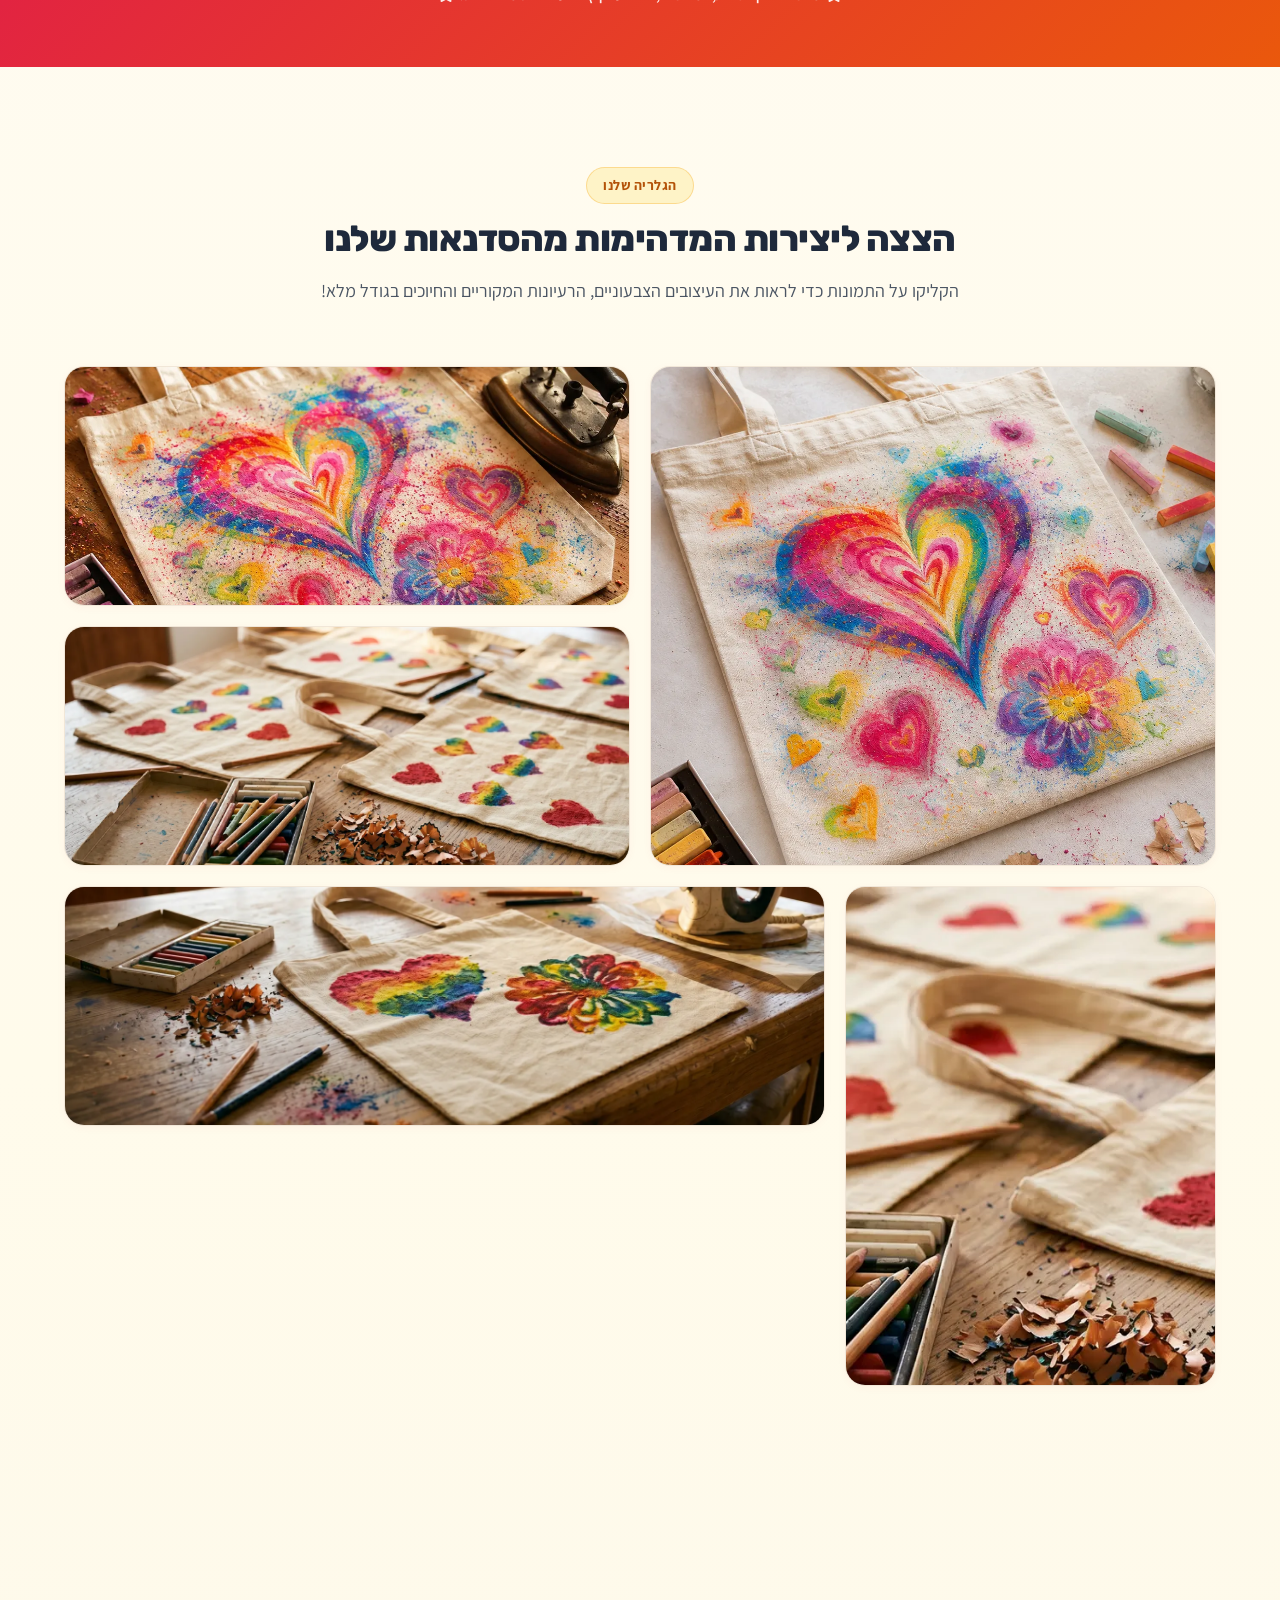
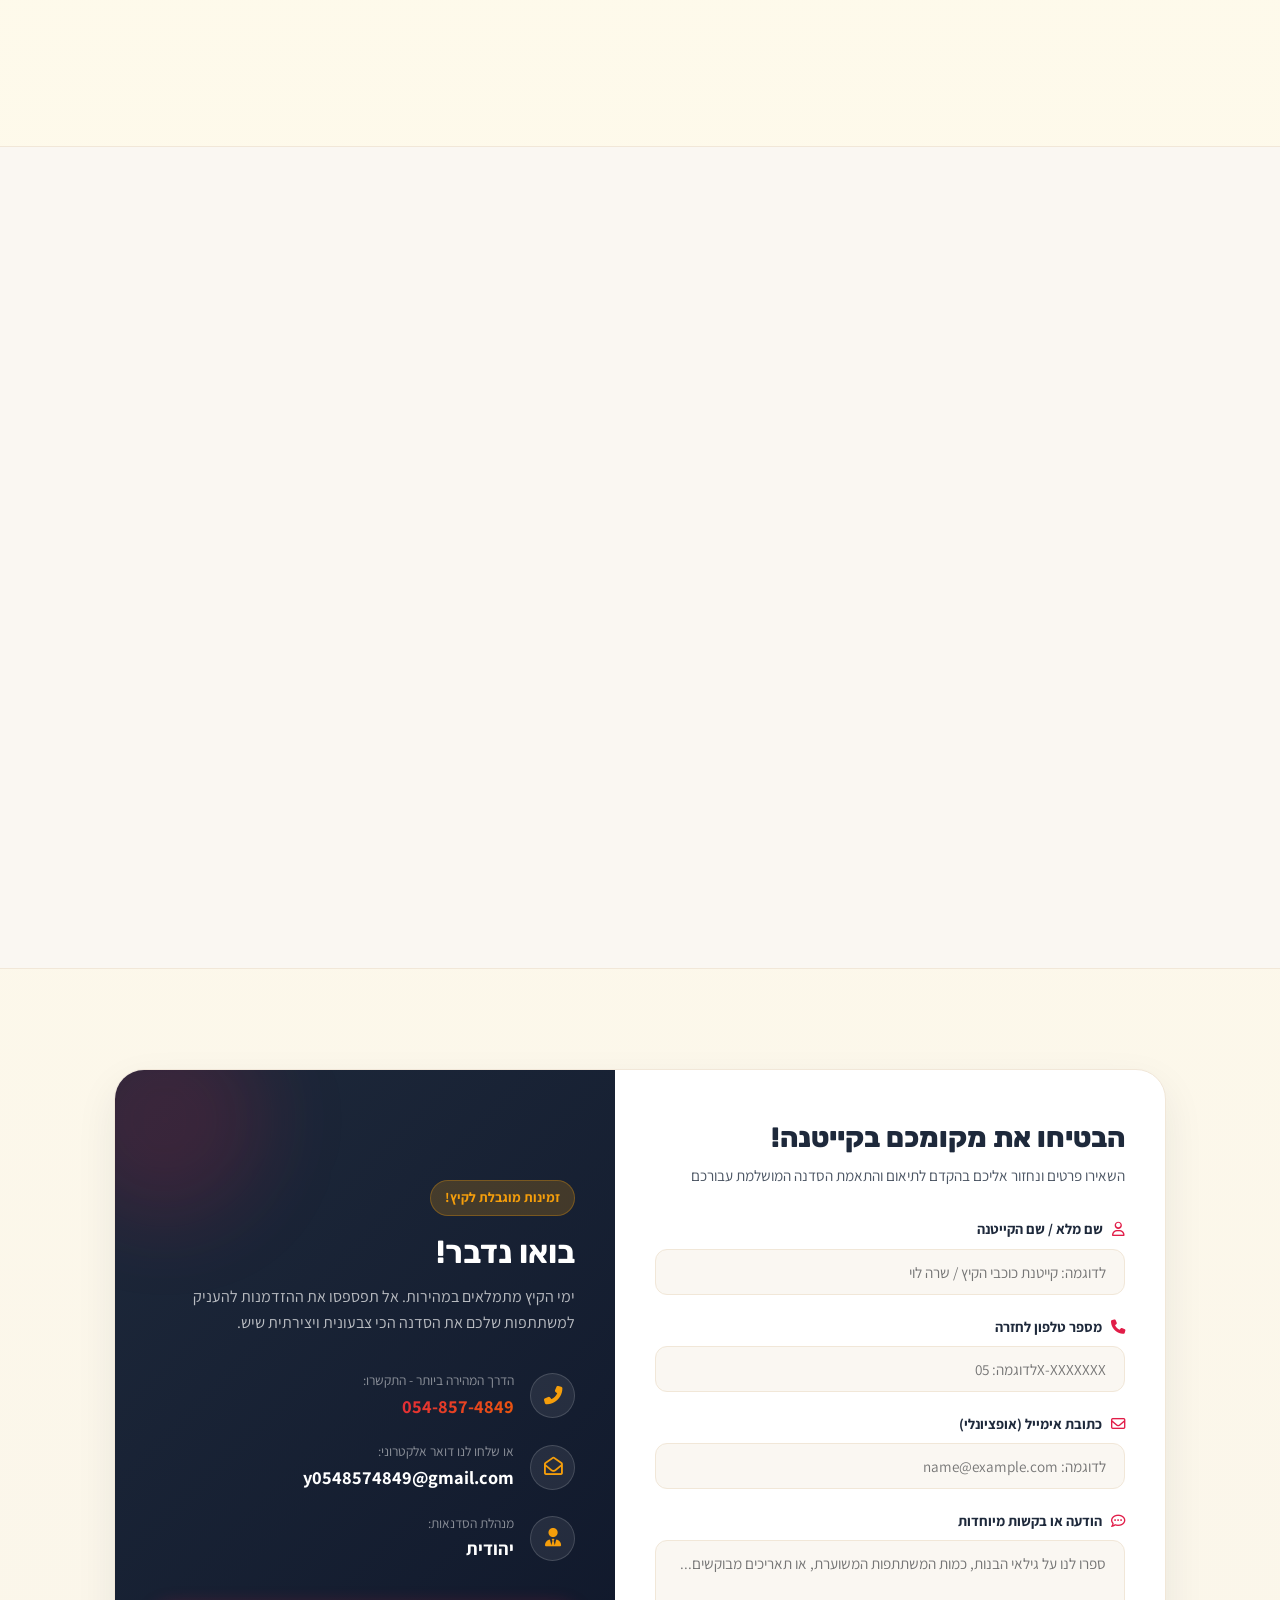
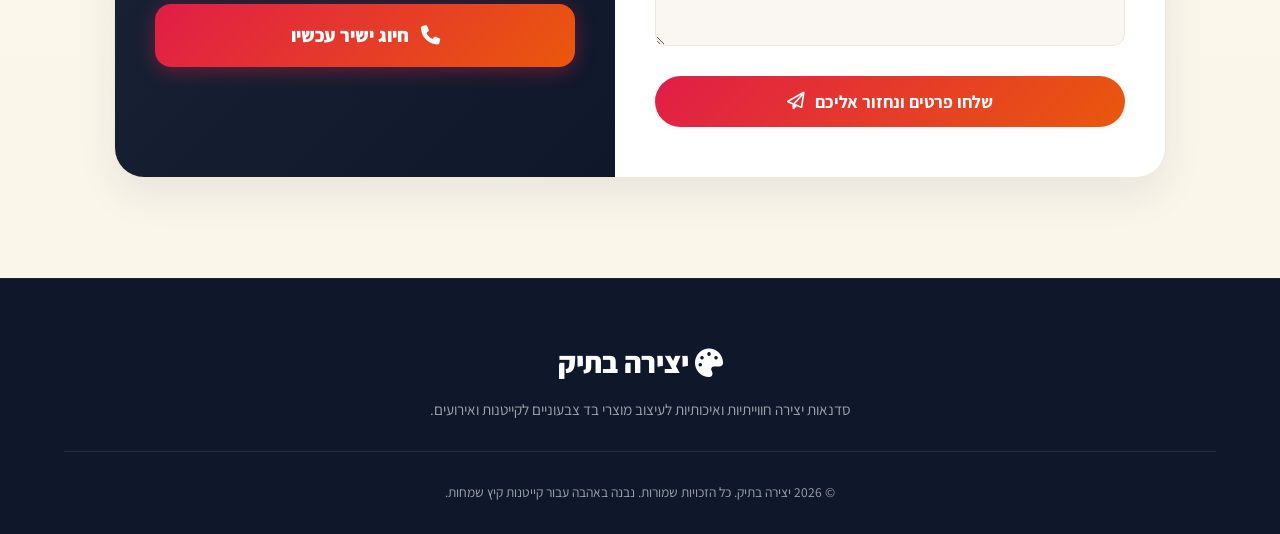
==== commit 4d937b0c: "Update gallery: replace AI images with extremely simple children-like drawings (flower, house and su" ====
--- a/index.html
+++ b/index.html
@@ -185,31 +185,31 @@
                     </div>
                 </div>
                 <div class="gallery-item fade-in-up" style="--order: 6;">
-                    <img src="assets/images/gallery-6.png" alt="תיק מעוצב פרחוני ועדין" class="gallery-img" data-index="6">
-                    <div class="gallery-overlay">
-                        <span class="overlay-icon"><i class="fa-solid fa-magnifying-glass-plus"></i></span>
-                        <p class="overlay-text">עיצוב פרחוני ועדין</p>
+                    <img src="assets/images/gallery-6.png" alt="תיק מעוצב פרח מתוק וצבעוני" class="gallery-img" data-index="6">
+                    <div class="gallery-overlay">
+                        <span class="overlay-icon"><i class="fa-solid fa-magnifying-glass-plus"></i></span>
+                        <p class="overlay-text">פרח צבעוני ומתוק</p>
                     </div>
                 </div>
                 <div class="gallery-item fade-in-up" style="--order: 7;">
-                    <img src="assets/images/gallery-7.png" alt="עיצוב קשת בענן צבעונית" class="gallery-img" data-index="7">
-                    <div class="gallery-overlay">
-                        <span class="overlay-icon"><i class="fa-solid fa-magnifying-glass-plus"></i></span>
-                        <p class="overlay-text">קשת בענן צבעונית</p>
+                    <img src="assets/images/gallery-7.png" alt="תיק מעוצב בית קטן ושמש מחייכת" class="gallery-img" data-index="7">
+                    <div class="gallery-overlay">
+                        <span class="overlay-icon"><i class="fa-solid fa-magnifying-glass-plus"></i></span>
+                        <p class="overlay-text">בית קטן ושמש מחייכת</p>
                     </div>
                 </div>
                 <div class="gallery-item fade-in-up" style="--order: 8;">
-                    <img src="assets/images/gallery-8.png" alt="עץ חיים אומנותי וצבעוני" class="gallery-img" data-index="8">
-                    <div class="gallery-overlay">
-                        <span class="overlay-icon"><i class="fa-solid fa-magnifying-glass-plus"></i></span>
-                        <p class="overlay-text">עץ חיים אומנותי</p>
+                    <img src="assets/images/gallery-8.png" alt="תיק מעוצב פרפר פשוט וחמוד" class="gallery-img" data-index="8">
+                    <div class="gallery-overlay">
+                        <span class="overlay-icon"><i class="fa-solid fa-magnifying-glass-plus"></i></span>
+                        <p class="overlay-text">פרפר פשוט וחמוד</p>
                     </div>
                 </div>
                 <div class="gallery-item fade-in-up" style="--order: 9;">
-                    <img src="assets/images/gallery-9.png" alt="מנדלה גיאומטרית מרהיבה" class="gallery-img" data-index="9">
-                    <div class="gallery-overlay">
-                        <span class="overlay-icon"><i class="fa-solid fa-magnifying-glass-plus"></i></span>
-                        <p class="overlay-text">מנדלה גיאומטרית מרהיבה</p>
+                    <img src="assets/images/gallery-9.png" alt="תיק מעוצב בלונים צבעוניים מרחפים" class="gallery-img" data-index="9">
+                    <div class="gallery-overlay">
+                        <span class="overlay-icon"><i class="fa-solid fa-magnifying-glass-plus"></i></span>
+                        <p class="overlay-text">בלונים צבעוניים מרחפים</p>
                     </div>
                 </div>
             </div>
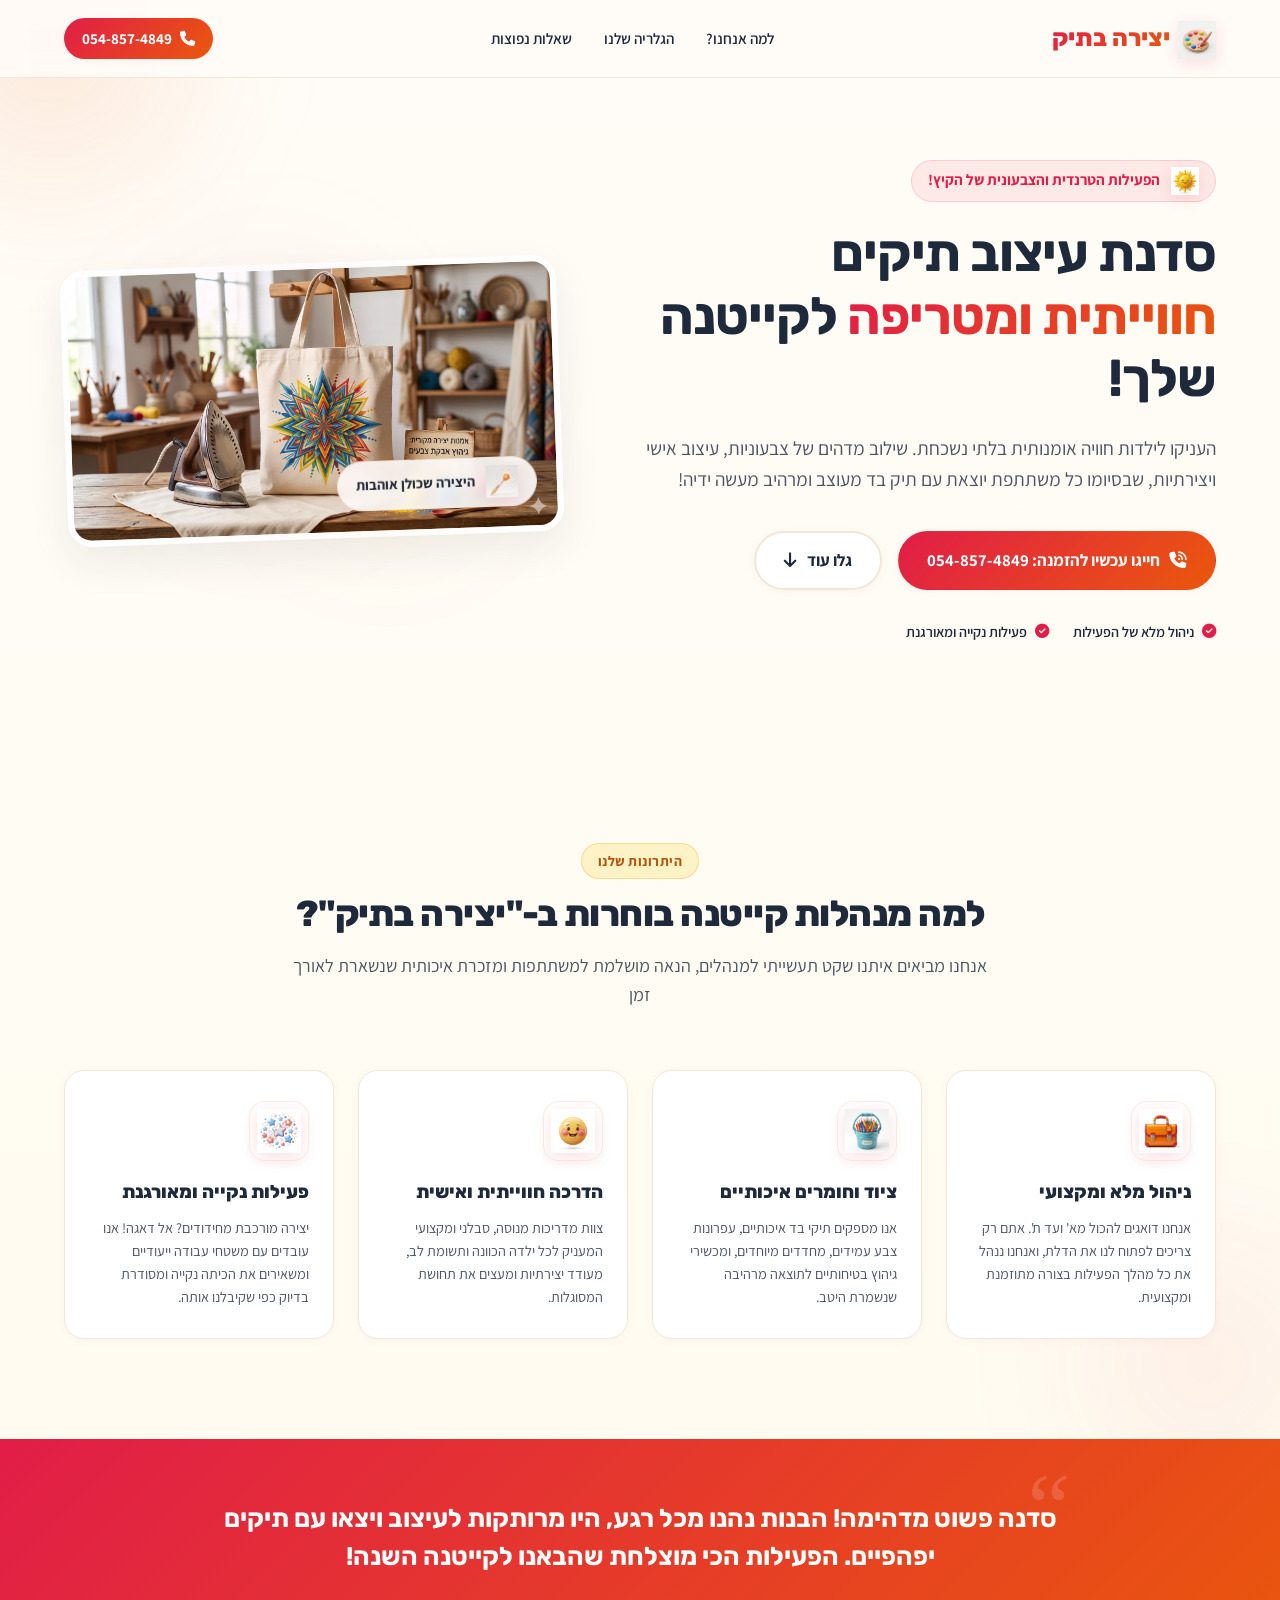
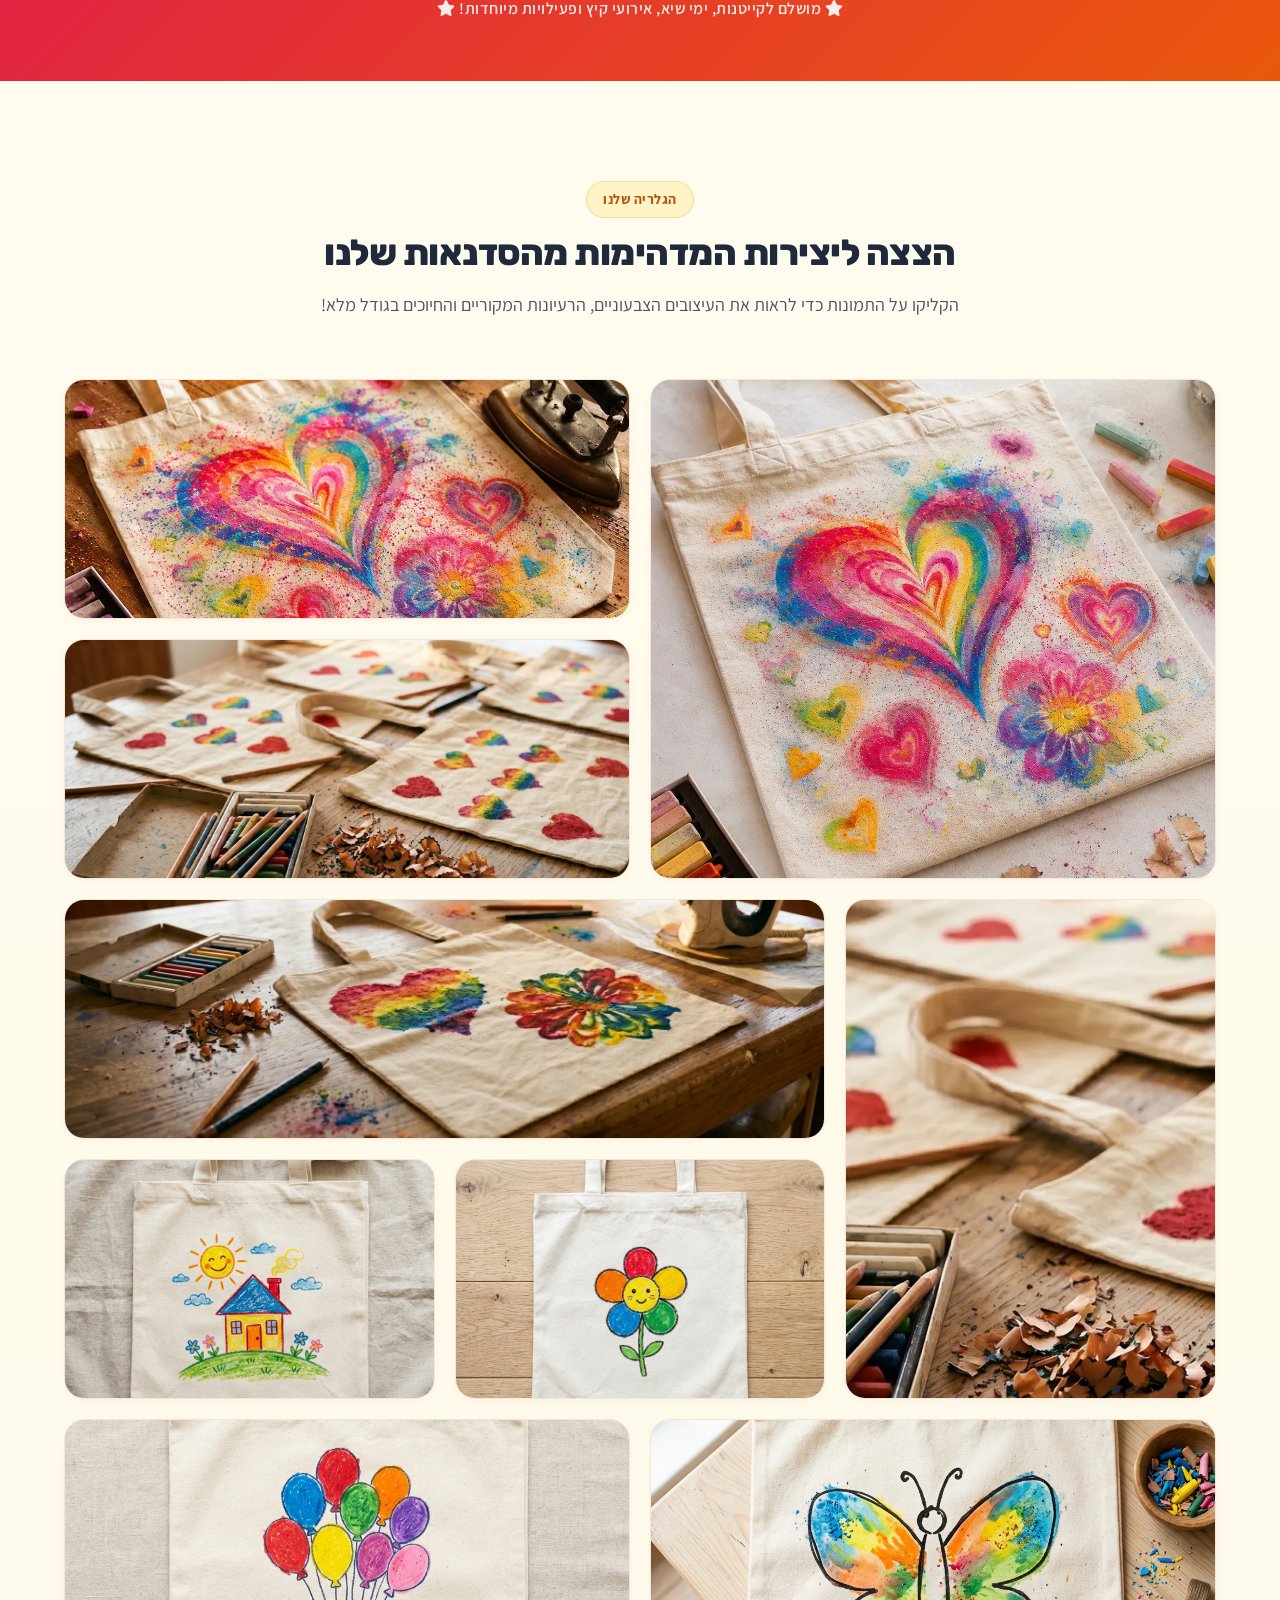
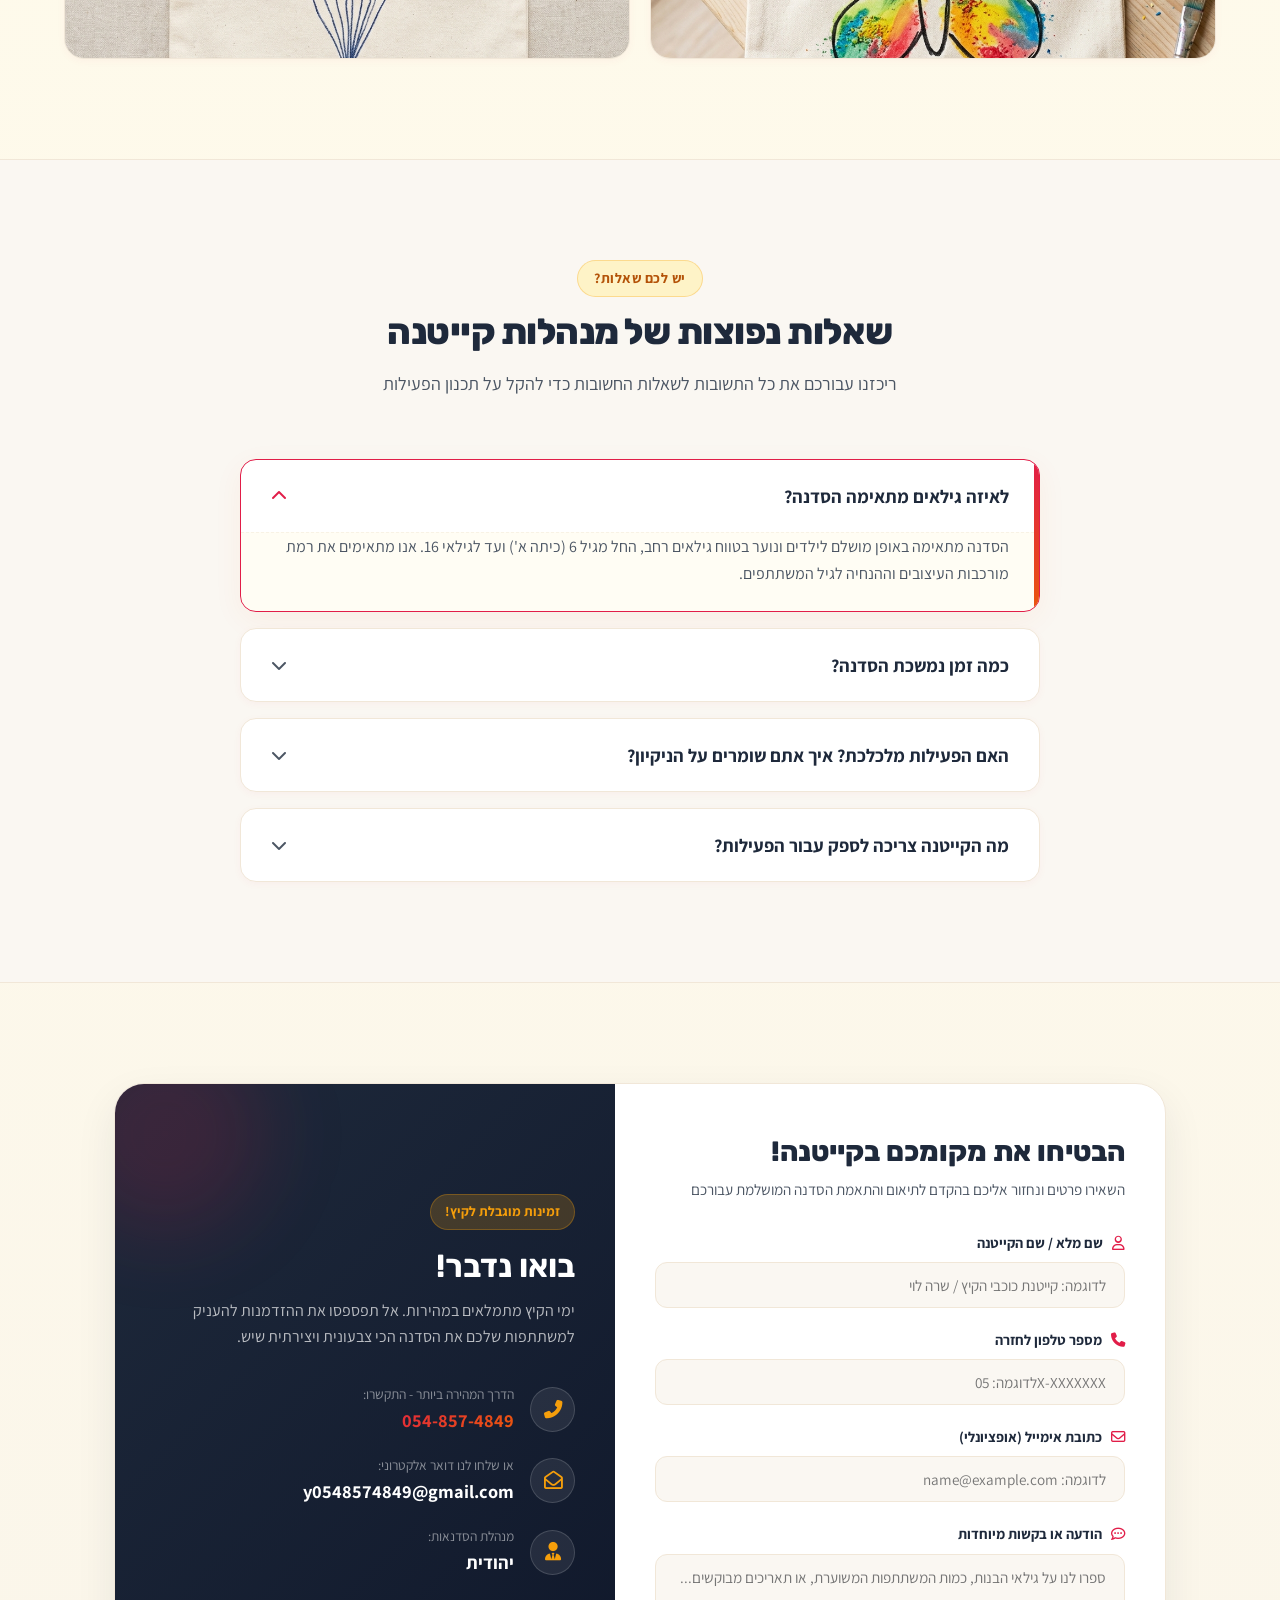
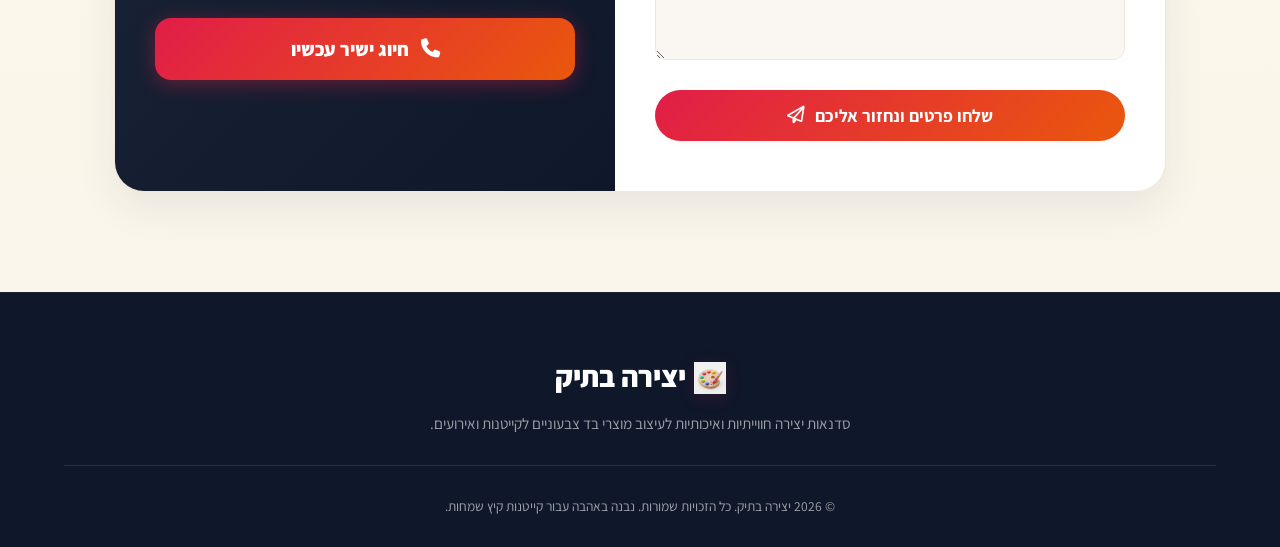
==== commit 6ce67ef1: "Upgrade site: replace FontAwesome icons with premium custom-generated 3D clay illustrations with spr" ====
--- a/index.html
+++ b/index.html
@@ -32,7 +32,7 @@
     <header class="main-header" id="mainHeader">
         <div class="header-container">
             <div class="logo">
-                <span class="logo-icon"><i class="fa-solid fa-palette"></i></span>
+                <span class="logo-icon"><img src="assets/images/3d-logo-palette.png" class="icon-3d logo-3d" alt="יצירה בתיק"></span>
                 <span class="logo-text">יצירה בתיק</span>
             </div>
             <nav class="nav-links">
@@ -54,7 +54,7 @@
         <div class="hero-bg-accent"></div>
         <div class="hero-container">
             <div class="hero-content fade-in-up">
-                <div class="tagline"><i class="fa-solid fa-sun icon-sun"></i> הפעילות הטרנדית והצבעונית של הקיץ!</div>
+                <div class="tagline"><img src="assets/images/3d-hero-sun.png" class="icon-3d icon-sun-3d" alt="שמש"> הפעילות הטרנדית והצבעונית של הקיץ!</div>
                 <h1 class="hero-title">סדנת עיצוב תיקים <br><span class="highlight-text">חווייתית ומטריפה</span> לקייטנה שלך!</h1>
                 <p class="hero-subtitle">
                     העניקו לילדות חוויה אומנותית בלתי נשכחת. שילוב מדהים של צבעוניות, עיצוב אישי ויצירתיות, שבסיומו כל משתתפת יוצאת עם תיק בד מעוצב ומרהיב מעשה ידיה!
@@ -80,7 +80,7 @@
                 <div class="bg-blob blob-2"></div>
                 <div class="image-card">
                     <img src="assets/images/hero.webp" alt="תיק מעוצב סדנת יצירה בתיק" class="hero-img">
-                    <div class="image-badge"><i class="fa-solid fa-wand-magic-sparkles icon-wand-sparkle"></i> היצירה שכולן אוהבות</div>
+                    <div class="image-badge"><img src="assets/images/3d-hero-wand.png" class="icon-3d icon-wand-3d" alt="קסם"> היצירה שכולן אוהבות</div>
                 </div>
             </div>
         </div>
@@ -101,28 +101,28 @@
             <div class="features-grid">
                 <!-- Feature 1 -->
                 <div class="feature-card fade-in-up" style="--order: 1;">
-                    <div class="feature-icon"><i class="fa-solid fa-briefcase"></i></div>
+                    <div class="feature-icon"><img src="assets/images/3d-feature-briefcase.png" class="icon-3d feature-3d" alt="ניהול"></div>
                     <h3 class="feature-title">ניהול מלא ומקצועי</h3>
                     <p class="feature-text">אנחנו דואגים להכול מא' ועד ת'. אתם רק צריכים לפתוח לנו את הדלת, ואנחנו ננהל את כל מהלך הפעילות בצורה מתוזמנת ומקצועית.</p>
                 </div>
                 
                 <!-- Feature 2 -->
                 <div class="feature-card fade-in-up" style="--order: 2;">
-                    <div class="feature-icon"><i class="fa-solid fa-wand-magic-sparkles"></i></div>
+                    <div class="feature-icon"><img src="assets/images/3d-feature-materials.png" class="icon-3d feature-3d" alt="ציוד"></div>
                     <h3 class="feature-title">ציוד וחומרים איכותיים</h3>
                     <p class="feature-text">אנו מספקים תיקי בד איכותיים, עפרונות צבע עמידים, מחדדים מיוחדים, ומכשירי גיהוץ בטיחותיים לתוצאה מרהיבה שנשמרת היטב.</p>
                 </div>
                 
                 <!-- Feature 3 -->
                 <div class="feature-card fade-in-up" style="--order: 3;">
-                    <div class="feature-icon"><i class="fa-solid fa-face-smile-beam"></i></div>
+                    <div class="feature-icon"><img src="assets/images/3d-feature-smile.png" class="icon-3d feature-3d" alt="הדרכה"></div>
                     <h3 class="feature-title">הדרכה חווייתית ואישית</h3>
                     <p class="feature-text">צוות מדריכות מנוסה, סבלני ומקצועי המעניק לכל ילדה הכוונה ותשומת לב, מעודד יצירתיות ומעצים את תחושת המסוגלות.</p>
                 </div>
                 
                 <!-- Feature 4 -->
                 <div class="feature-card fade-in-up" style="--order: 4;">
-                    <div class="feature-icon"><i class="fa-solid fa-sparkles"></i></div>
+                    <div class="feature-icon"><img src="assets/images/3d-feature-clean.png" class="icon-3d feature-3d" alt="ניקיון"></div>
                     <h3 class="feature-title">פעילות נקייה ומאורגנת</h3>
                     <p class="feature-text">יצירה מורכבת מחידודים? אל דאגה! אנו עובדים עם משטחי עבודה ייעודיים ומשאירים את הכיתה נקייה ומסודרת בדיוק כפי שקיבלנו אותה.</p>
                 </div>
@@ -379,7 +379,7 @@
     <footer class="main-footer">
         <div class="footer-container">
             <div class="footer-brand">
-                <div class="footer-logo"><i class="fa-solid fa-palette logo-icon"></i> יצירה בתיק</div>
+                <div class="footer-logo"><img src="assets/images/3d-logo-palette.png" class="icon-3d logo-3d" alt="יצירה בתיק" style="width: 32px; height: 32px; vertical-align: middle; margin-left: 8px;">יצירה בתיק</div>
                 <p class="footer-tagline">סדנאות יצירה חווייתיות ואיכותיות לעיצוב מוצרי בד צבעוניים לקייטנות ואירועים.</p>
             </div>
             <div class="footer-divider"></div>
--- a/style.css
+++ b/style.css
@@ -259,19 +259,6 @@
     animation: pulse 2s infinite;
 }
 
-/* Sun Rotation */
-.icon-sun {
-    color: #f59e0b;
-    display: inline-block;
-    animation: spin-slow 12s linear infinite;
-}
-
-@keyframes spin-slow {
-    100% {
-        transform: rotate(360deg);
-    }
-}
-
 /* Phone Wiggle */
 @keyframes phone-wiggle {
     0%, 100% { transform: rotate(0deg); }
@@ -287,16 +274,76 @@
     animation: phone-wiggle 1s ease-in-out infinite;
 }
 
-/* Wand Sparkle */
-@keyframes wand-sparkle {
-    0%, 100% { transform: scale(1) rotate(0deg); opacity: 1; }
-    50% { transform: scale(1.2) rotate(15deg); opacity: 0.8; }
-}
-
-.icon-wand-sparkle {
+/* Custom 3D Icons Styling & Animations */
+.icon-3d {
     display: inline-block;
-    color: #e11d48;
-    animation: wand-sparkle 2s ease-in-out infinite;
+    transition: transform 0.6s cubic-bezier(0.175, 0.885, 0.32, 1.275), filter 0.6s cubic-bezier(0.175, 0.885, 0.32, 1.275);
+    filter: drop-shadow(0 4px 8px rgba(225, 29, 72, 0.15));
+    will-change: transform, filter;
+    vertical-align: middle;
+}
+
+/* 3D Hover perspective rotations */
+.icon-3d:hover {
+    transform: perspective(600px) translateZ(15px) rotateY(15deg) rotateX(10deg) scale(1.15);
+    filter: drop-shadow(0 15px 25px rgba(225, 29, 72, 0.25));
+}
+
+/* Logo 3D Icon styling */
+.logo-3d {
+    width: 38px;
+    height: 38px;
+    margin-bottom: 2px;
+}
+
+.logo:hover .logo-3d {
+    animation: wobble-3d 1s ease-in-out;
+}
+
+@keyframes wobble-3d {
+    0%, 100% { transform: rotate(0deg); }
+    15% { transform: rotate(-10deg) scale(1.1); }
+    30% { transform: rotate(10deg) scale(1.1); }
+    45% { transform: rotate(-5deg) scale(1.1); }
+    60% { transform: rotate(5deg) scale(1.1); }
+    75% { transform: rotate(-2deg) scale(1.1); }
+}
+
+/* Hero Tagline Sun 3D Icon */
+.icon-sun-3d {
+    width: 28px;
+    height: 28px;
+    margin-left: 8px;
+    animation: spin-3d 20s linear infinite;
+}
+
+@keyframes spin-3d {
+    100% {
+        transform: rotate(360deg);
+    }
+}
+
+.tagline:hover .icon-sun-3d {
+    transform: scale(1.2) rotate(360deg);
+    filter: drop-shadow(0 8px 16px rgba(245, 158, 11, 0.4));
+}
+
+/* Hero Badge Magic Wand 3D Icon */
+.icon-wand-3d {
+    width: 32px;
+    height: 32px;
+    margin-left: 8px;
+    animation: float-3d 3s ease-in-out infinite;
+}
+
+@keyframes float-3d {
+    0%, 100% { transform: translateY(0); }
+    50% { transform: translateY(-6px) rotate(5deg); }
+}
+
+.image-badge:hover .icon-wand-3d {
+    transform: scale(1.25) rotate(-15deg) translateZ(10px);
+    filter: drop-shadow(0 10px 20px rgba(225, 29, 72, 0.4));
 }
 
 /* Animated Floating Background Blobs */
@@ -726,10 +773,13 @@
 }
 
 .feature-icon {
-    width: 50px;
-    height: 50px;
-    border-radius: 12px;
-    background: rgba(234, 88, 12, 0.08);
+    width: 60px;
+    height: 60px;
+    border-radius: 16px;
+    background: rgba(255, 255, 255, 0.85);
+    backdrop-filter: blur(4px);
+    border: 1px solid rgba(241, 231, 216, 0.6);
+    box-shadow: 0 4px 10px rgba(234, 88, 12, 0.04);
     display: flex;
     align-items: center;
     justify-content: center;
@@ -738,18 +788,22 @@
 }
 
 .feature-card:hover .feature-icon {
-    transform: scale(1.1) rotate(5deg);
-    background: rgba(225, 29, 72, 0.08);
-}
-
-.feature-card:hover .feature-icon i {
-    color: var(--primary);
-}
-
-.feature-icon i {
-    font-size: 1.5rem;
-    color: var(--secondary);
-    transition: var(--transition-smooth);
+    transform: translateY(-4px);
+    background: rgba(255, 255, 255, 1);
+    box-shadow: 0 8px 20px rgba(225, 29, 72, 0.1);
+    border-color: rgba(225, 29, 72, 0.2);
+}
+
+/* Feature Cards 3D Icon styling */
+.feature-3d {
+    width: 44px;
+    height: 44px;
+    transition: transform 0.6s cubic-bezier(0.175, 0.885, 0.32, 1.275), filter 0.6s cubic-bezier(0.175, 0.885, 0.32, 1.275);
+}
+
+.feature-card:hover .feature-3d {
+    transform: perspective(600px) translateZ(20px) rotateY(-15deg) rotateX(12deg) scale(1.25);
+    filter: drop-shadow(0 12px 24px rgba(234, 88, 12, 0.35));
 }
 
 .feature-title {
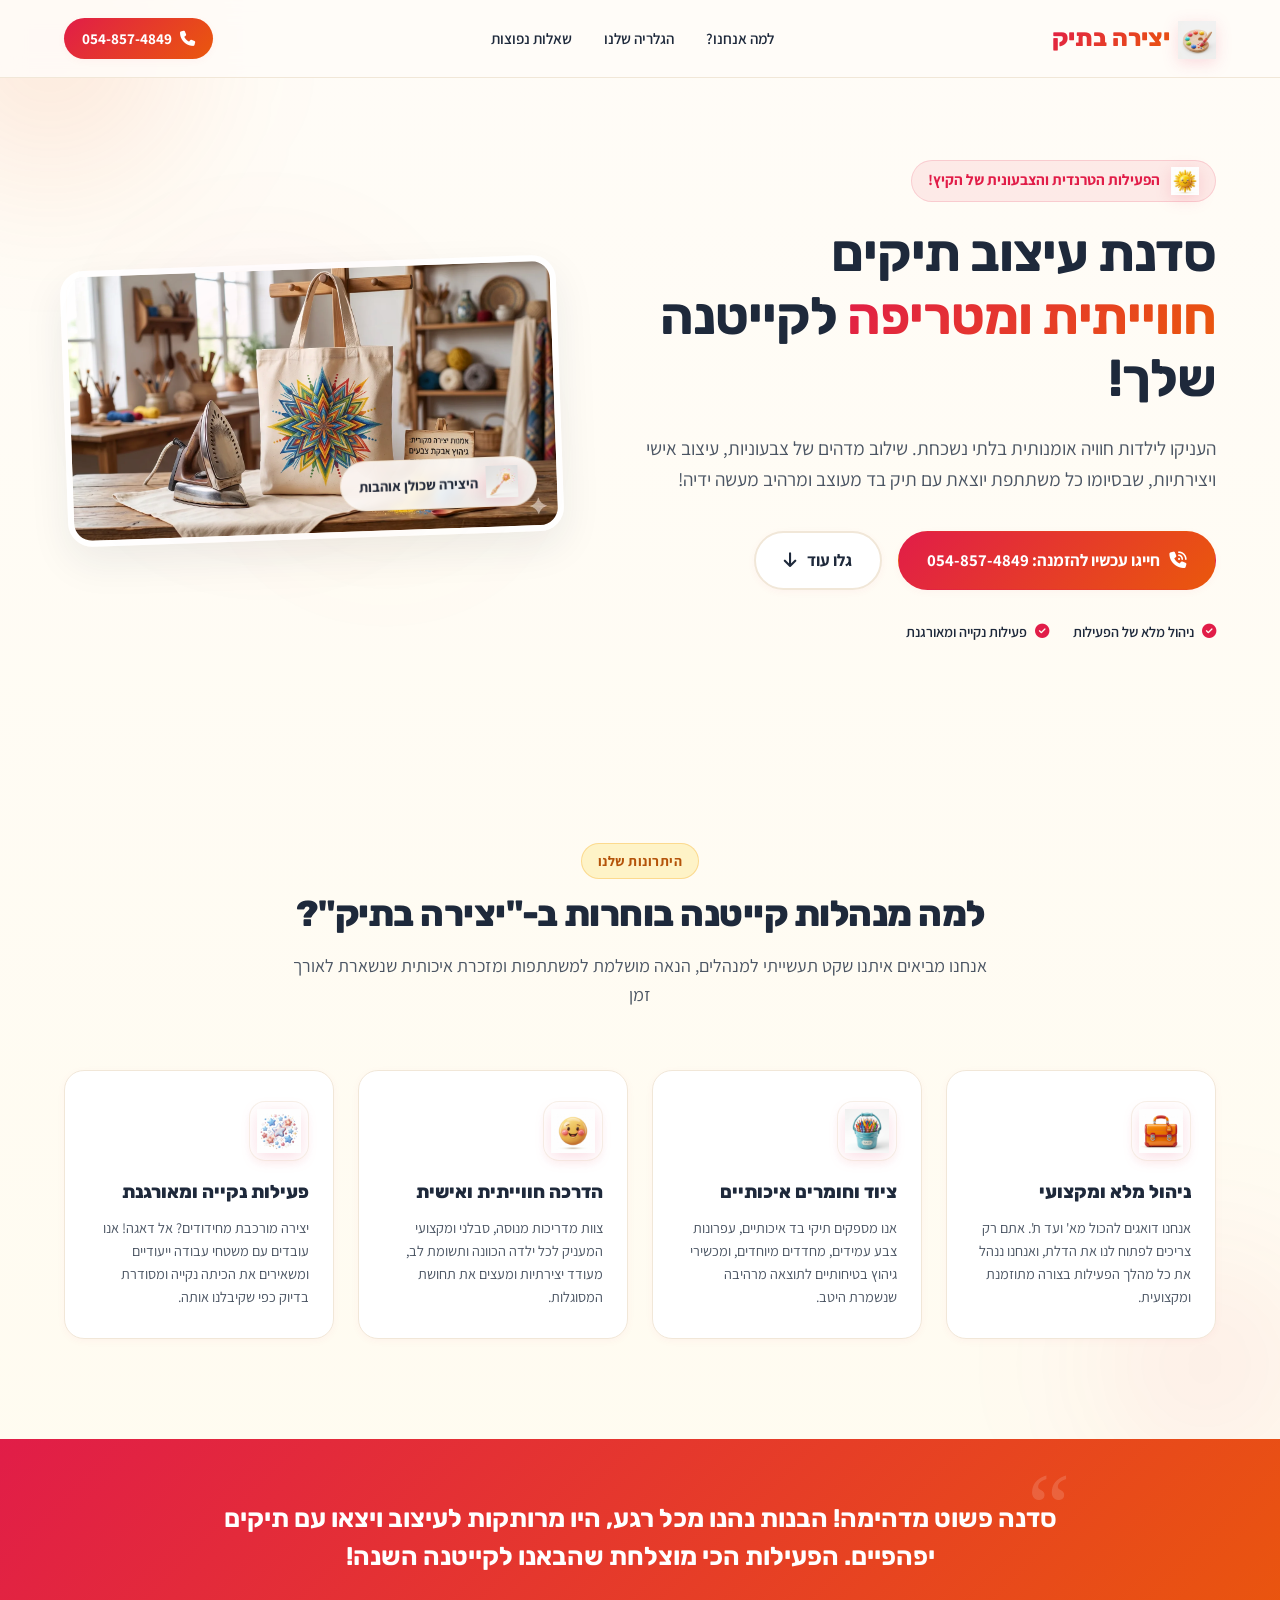
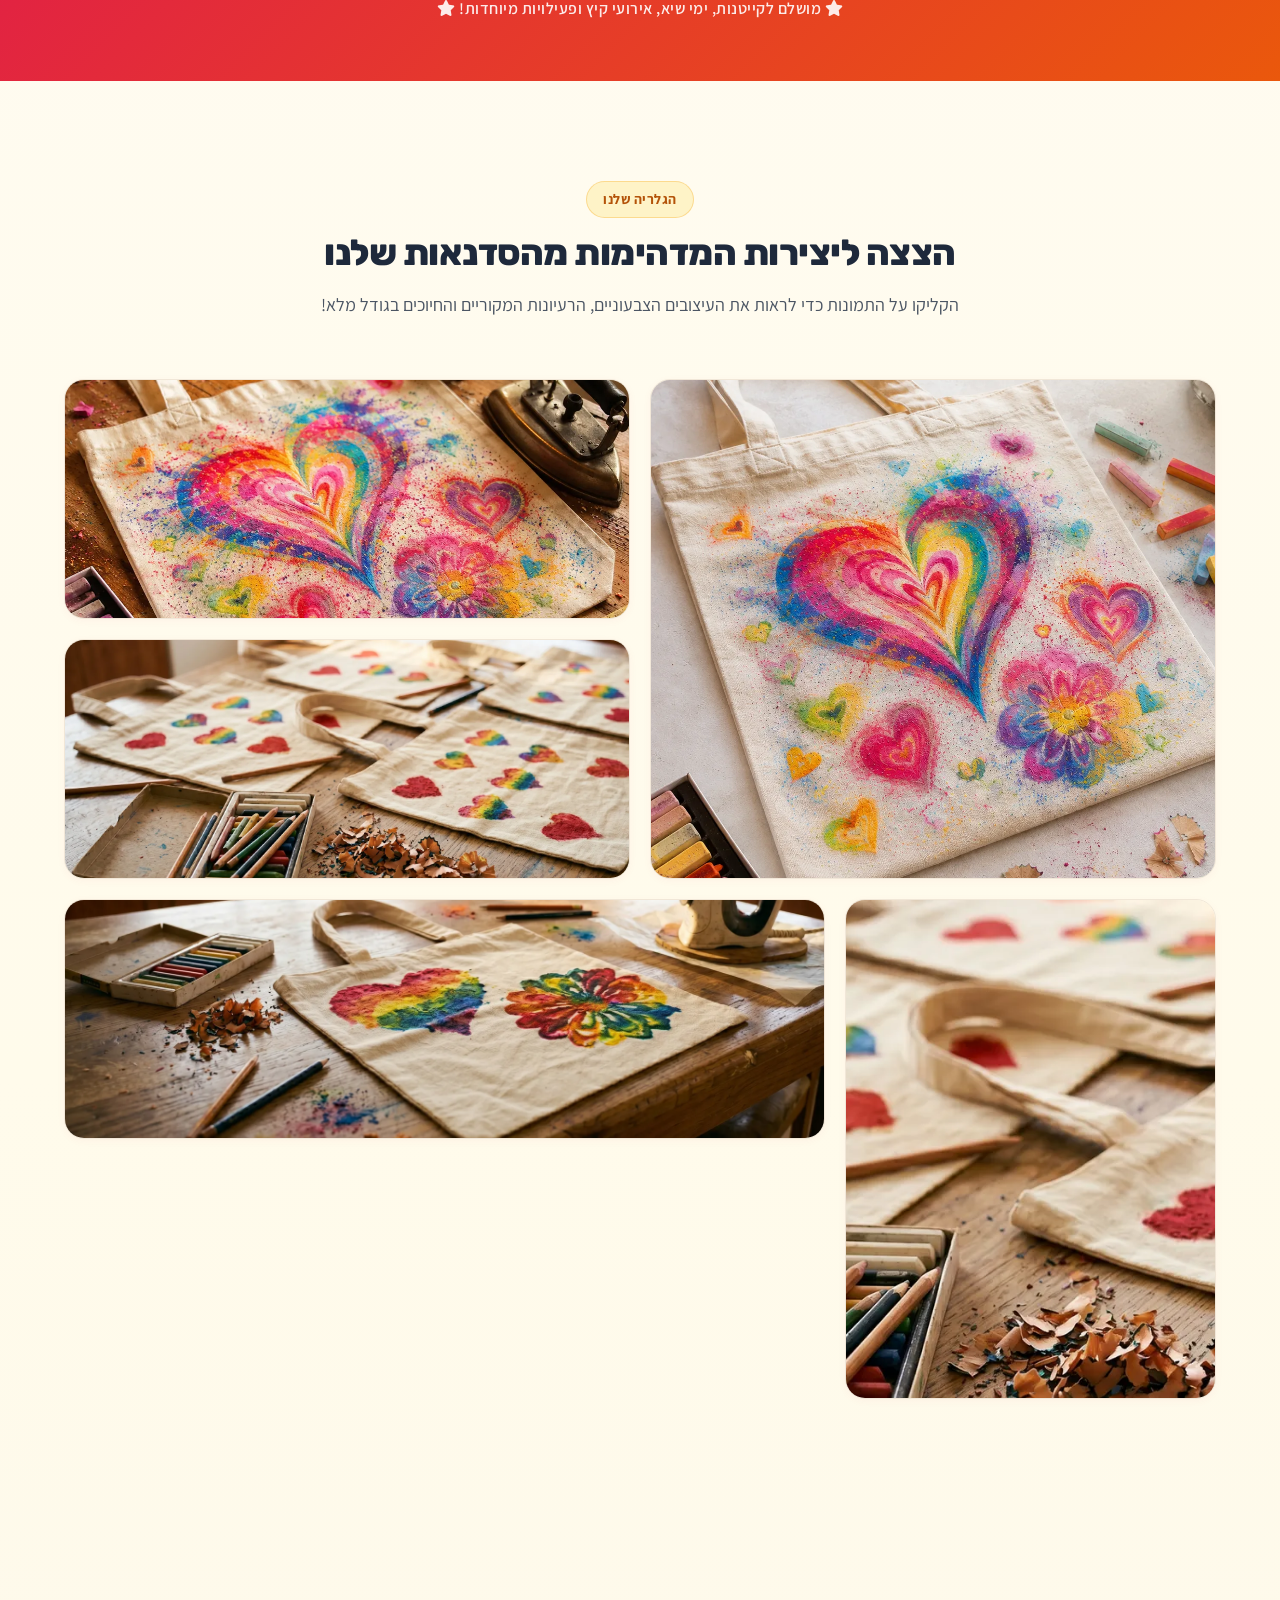
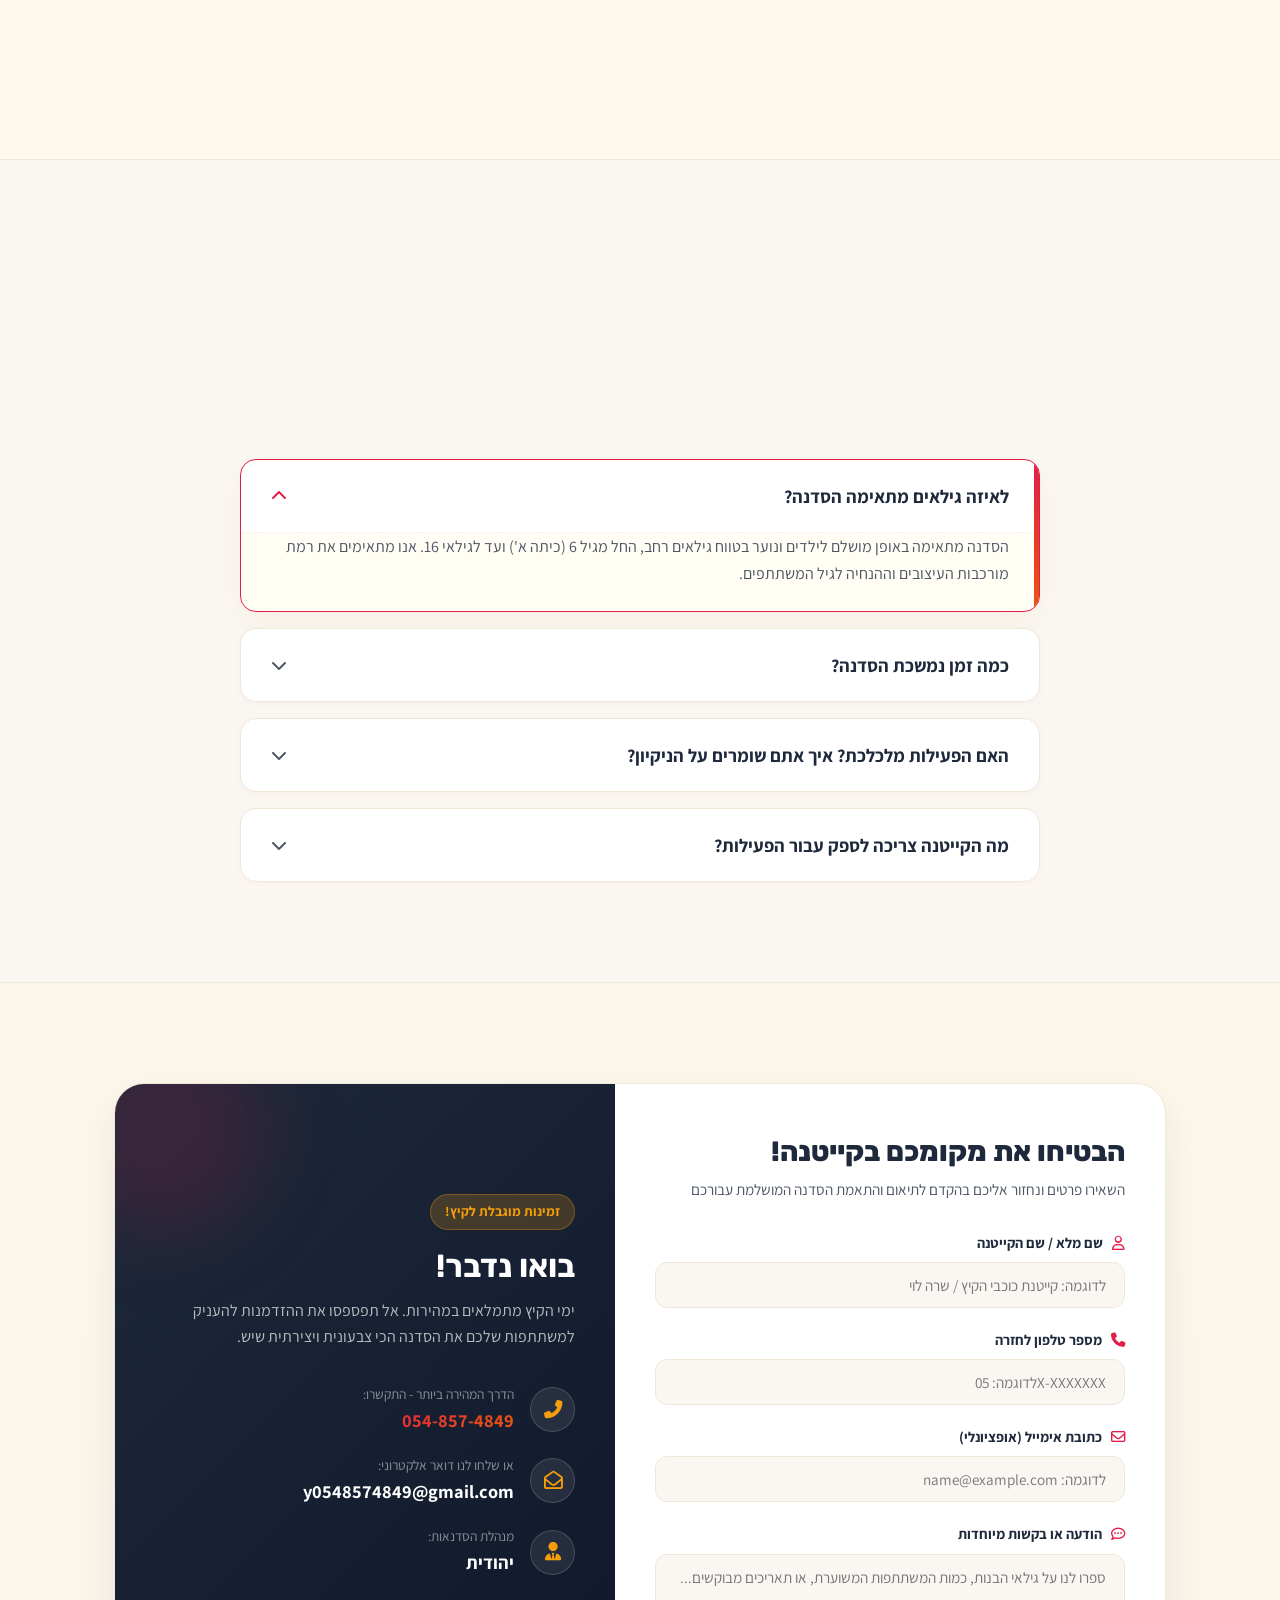
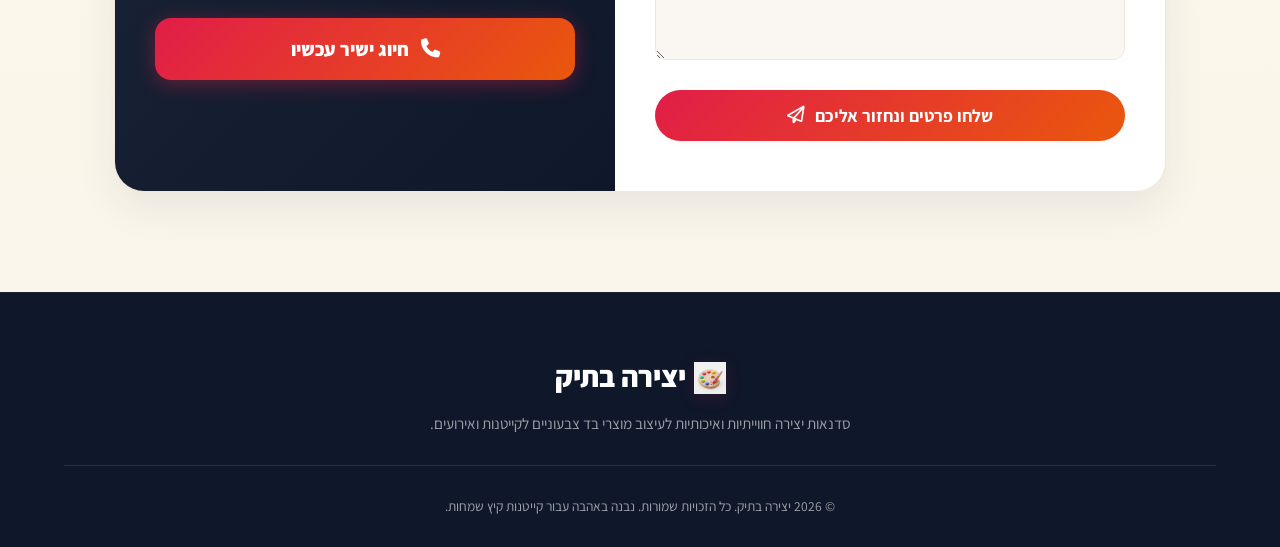
==== commit 1bdda4bb: "Upgrade site: implement dynamic internal 3D animations (color shifting palette, pulsating sun rays, " ====
--- a/index.html
+++ b/index.html
@@ -25,6 +25,9 @@
     
     <!-- Custom Style -->
     <link rel="stylesheet" href="style.css">
+    
+    <!-- Favicon (Browser Tab Icon) -->
+    <link rel="icon" type="image/png" href="assets/images/3d-logo-palette.png">
 </head>
 <body>
 
@@ -80,7 +83,15 @@
                 <div class="bg-blob blob-2"></div>
                 <div class="image-card">
                     <img src="assets/images/hero.webp" alt="תיק מעוצב סדנת יצירה בתיק" class="hero-img">
-                    <div class="image-badge"><img src="assets/images/3d-hero-wand.png" class="icon-3d icon-wand-3d" alt="קסם"> היצירה שכולן אוהבות</div>
+                    <div class="image-badge">
+                        <div class="wand-container">
+                            <img src="assets/images/3d-hero-wand.png" class="icon-3d icon-wand-3d" alt="קסם">
+                            <span class="sparkle sparkle-1">★</span>
+                            <span class="sparkle sparkle-2">✦</span>
+                            <span class="sparkle sparkle-3">★</span>
+                        </div>
+                        <span class="badge-text">היצירה שכולן אוהבות</span>
+                    </div>
                 </div>
             </div>
         </div>
--- a/style.css
+++ b/style.css
@@ -296,8 +296,15 @@
     margin-bottom: 2px;
 }
 
-.logo:hover .logo-3d {
-    animation: wobble-3d 1s ease-in-out;
+/* Logo & Footer Palette Rainbow Hue Shift */
+.logo:hover .logo-3d,
+.footer-logo:hover .logo-3d {
+    animation: hue-shift-rainbow 4s linear infinite, wobble-3d 1s ease-in-out;
+}
+
+@keyframes hue-shift-rainbow {
+    0% { filter: drop-shadow(0 4px 8px rgba(225, 29, 72, 0.15)) hue-rotate(0deg); }
+    100% { filter: drop-shadow(0 4px 8px rgba(225, 29, 72, 0.15)) hue-rotate(360deg); }
 }
 
 @keyframes wobble-3d {
@@ -309,12 +316,12 @@
     75% { transform: rotate(-2deg) scale(1.1); }
 }
 
-/* Hero Tagline Sun 3D Icon */
+/* Hero Tagline Sun 3D Icon - Pulsating & Spinning */
 .icon-sun-3d {
     width: 28px;
     height: 28px;
     margin-left: 8px;
-    animation: spin-3d 20s linear infinite;
+    animation: spin-3d 20s linear infinite, sun-pulsate 3s ease-in-out infinite alternate;
 }
 
 @keyframes spin-3d {
@@ -323,16 +330,19 @@
     }
 }
 
+@keyframes sun-pulsate {
+    0% { transform: scale(1); filter: drop-shadow(0 0 5px rgba(245, 158, 11, 0.3)); }
+    100% { transform: scale(1.15); filter: drop-shadow(0 0 20px rgba(245, 158, 11, 0.7)); }
+}
+
 .tagline:hover .icon-sun-3d {
-    transform: scale(1.2) rotate(360deg);
-    filter: drop-shadow(0 8px 16px rgba(245, 158, 11, 0.4));
-}
-
-/* Hero Badge Magic Wand 3D Icon */
+    animation: spin-3d 6s linear infinite, sun-pulsate 1.5s ease-in-out infinite alternate;
+}
+
+/* Hero Badge Magic Wand 3D Icon & Floating Sparkles */
 .icon-wand-3d {
     width: 32px;
     height: 32px;
-    margin-left: 8px;
     animation: float-3d 3s ease-in-out infinite;
 }
 
@@ -344,6 +354,83 @@
 .image-badge:hover .icon-wand-3d {
     transform: scale(1.25) rotate(-15deg) translateZ(10px);
     filter: drop-shadow(0 10px 20px rgba(225, 29, 72, 0.4));
+}
+
+/* Wand container for absolute sparkles layering */
+.wand-container {
+    position: relative;
+    display: inline-block;
+    vertical-align: middle;
+}
+
+.image-badge {
+    display: inline-flex;
+    align-items: center;
+    gap: 8px;
+}
+
+.badge-text {
+    font-weight: 700;
+    font-size: 0.9rem;
+    color: var(--text-dark);
+}
+
+/* Magic sparkles floating animation */
+.sparkle {
+    position: absolute;
+    color: #f59e0b;
+    font-size: 14px;
+    opacity: 0;
+    pointer-events: none;
+    will-change: transform, opacity;
+}
+
+.sparkle-1 {
+    top: -10px;
+    left: -5px;
+}
+
+.sparkle-2 {
+    top: 5px;
+    left: -15px;
+    color: #e11d48;
+}
+
+.sparkle-3 {
+    top: -15px;
+    left: 10px;
+    color: #ea580c;
+}
+
+/* Float Sparkle Keyframes */
+@keyframes float-sparkle-1 {
+    0% { transform: translate(0, 0) scale(0); opacity: 0; }
+    50% { opacity: 1; }
+    100% { transform: translate(-20px, -40px) rotate(180deg) scale(1.5); opacity: 0; }
+}
+
+@keyframes float-sparkle-2 {
+    0% { transform: translate(0, 0) scale(0); opacity: 0; }
+    50% { opacity: 1; }
+    100% { transform: translate(15px, -50px) rotate(-180deg) scale(1.3); opacity: 0; }
+}
+
+@keyframes float-sparkle-3 {
+    0% { transform: translate(0, 0) scale(0); opacity: 0; }
+    50% { opacity: 1; }
+    100% { transform: translate(-5px, -60px) rotate(90deg) scale(1.4); opacity: 0; }
+}
+
+.image-badge:hover .sparkle-1 {
+    animation: float-sparkle-1 1.2s cubic-bezier(0.25, 0.46, 0.45, 0.94) infinite;
+}
+
+.image-badge:hover .sparkle-2 {
+    animation: float-sparkle-2 1.5s cubic-bezier(0.25, 0.46, 0.45, 0.94) infinite 0.3s;
+}
+
+.image-badge:hover .sparkle-3 {
+    animation: float-sparkle-3 1.8s cubic-bezier(0.25, 0.46, 0.45, 0.94) infinite 0.6s;
 }
 
 /* Animated Floating Background Blobs */
@@ -801,9 +888,53 @@
     transition: transform 0.6s cubic-bezier(0.175, 0.885, 0.32, 1.275), filter 0.6s cubic-bezier(0.175, 0.885, 0.32, 1.275);
 }
 
-.feature-card:hover .feature-3d {
-    transform: perspective(600px) translateZ(20px) rotateY(-15deg) rotateX(12deg) scale(1.25);
-    filter: drop-shadow(0 12px 24px rgba(234, 88, 12, 0.35));
+/* Briefcase Playful Heartbeat Pop & Jiggle */
+@keyframes briefcase-pop {
+    0%, 100% { transform: scale(1) rotate(0deg); }
+    20% { transform: scale(1.25) rotate(-8deg); }
+    40% { transform: scale(0.9) rotate(6deg); }
+    60% { transform: scale(1.15) rotate(-4deg); }
+    80% { transform: scale(0.98) rotate(2deg); }
+}
+
+.feature-card:hover .feature-3d[alt="ניהול"] {
+    animation: briefcase-pop 1.2s cubic-bezier(0.25, 0.46, 0.45, 0.94) infinite;
+    filter: drop-shadow(0 15px 30px rgba(234, 88, 12, 0.45));
+}
+
+/* Crayons cup playful Jiggle & Jump */
+@keyframes crayons-jiggle {
+    0%, 100% { transform: translateY(0) rotate(0deg); }
+    25% { transform: translateY(-8px) rotate(-5deg); }
+    50% { transform: translateY(2px) rotate(5deg); }
+    75% { transform: translateY(-4px) rotate(-2deg); }
+}
+
+.feature-card:hover .feature-3d[alt="ציוד"] {
+    animation: crayons-jiggle 1s ease-in-out infinite;
+    filter: drop-shadow(0 15px 30px rgba(225, 29, 72, 0.4));
+}
+
+/* Smiling face wobble/roll & blush pulse */
+@keyframes smile-wobble {
+    0%, 100% { transform: rotate(0deg) scale(1); }
+    25% { transform: rotate(-15deg) scale(1.2); filter: drop-shadow(0 15px 25px rgba(245, 158, 11, 0.4)) saturate(1.5); }
+    50% { transform: rotate(15deg) scale(1.15); filter: drop-shadow(0 12px 20px rgba(245, 158, 11, 0.4)) saturate(1.7); }
+    75% { transform: rotate(-8deg) scale(1.2); }
+}
+
+.feature-card:hover .feature-3d[alt="הדרכה"] {
+    animation: smile-wobble 1.4s ease-in-out infinite;
+}
+
+/* Twinkling cleanliness sparkles */
+@keyframes twinkle-3d {
+    0%, 100% { transform: scale(1) rotate(0deg); opacity: 1; filter: brightness(1); }
+    50% { transform: scale(1.3) rotate(45deg); opacity: 0.8; filter: brightness(1.3) drop-shadow(0 10px 25px rgba(225, 29, 72, 0.5)); }
+}
+
+.feature-card:hover .feature-3d[alt="ניקיון"] {
+    animation: twinkle-3d 1.2s ease-in-out infinite;
 }
 
 .feature-title {
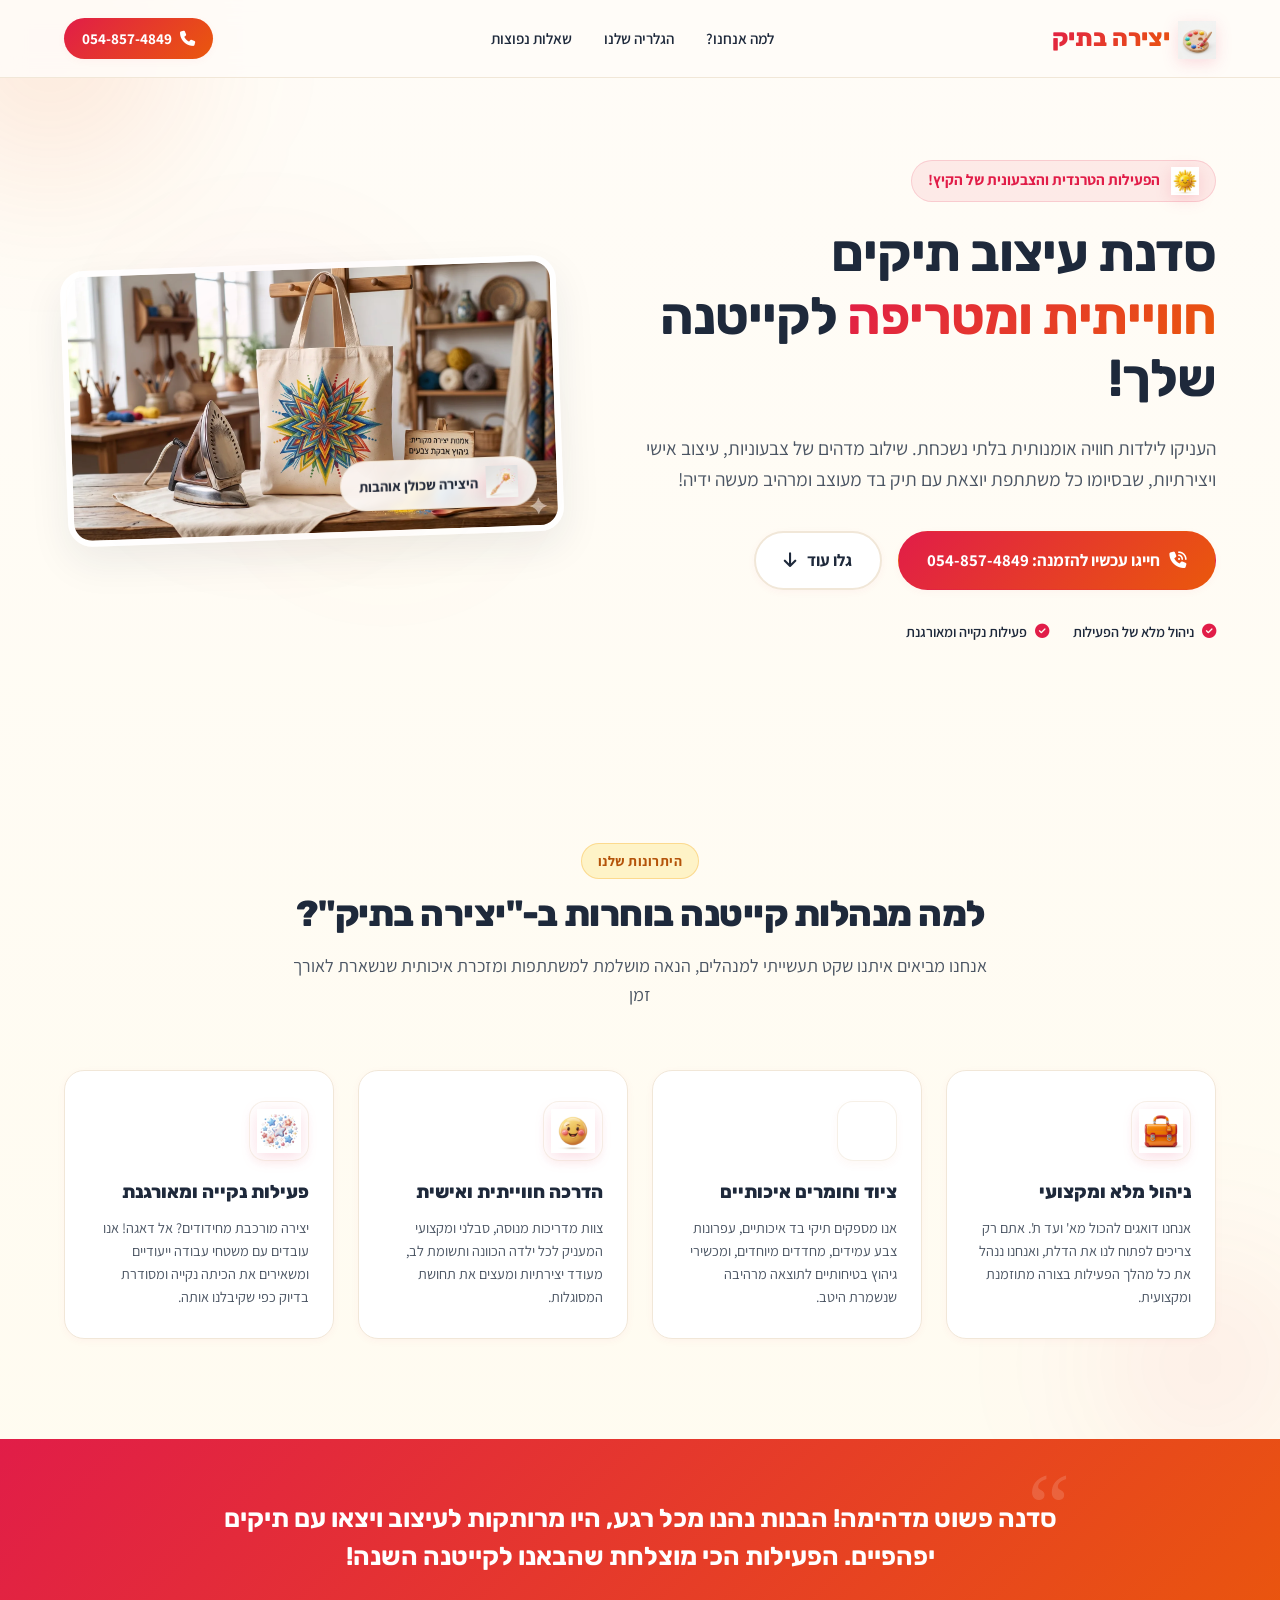
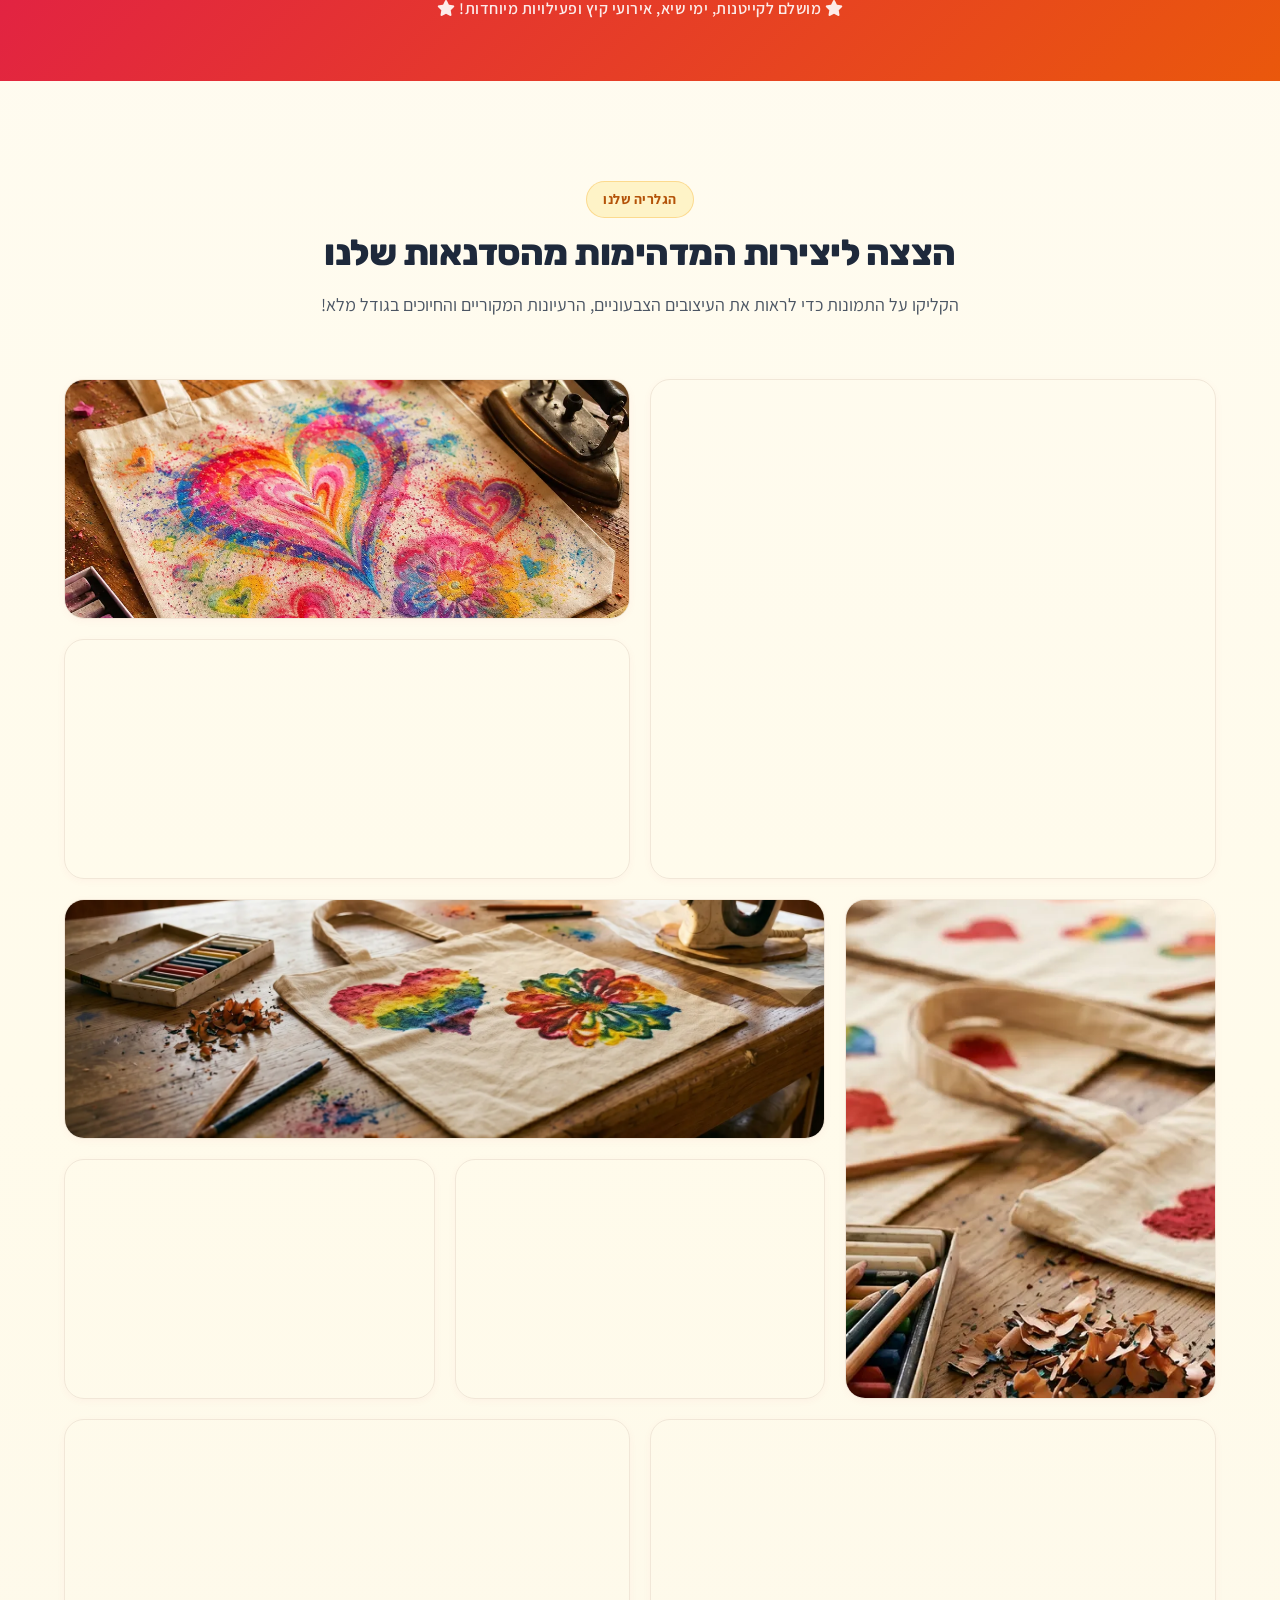
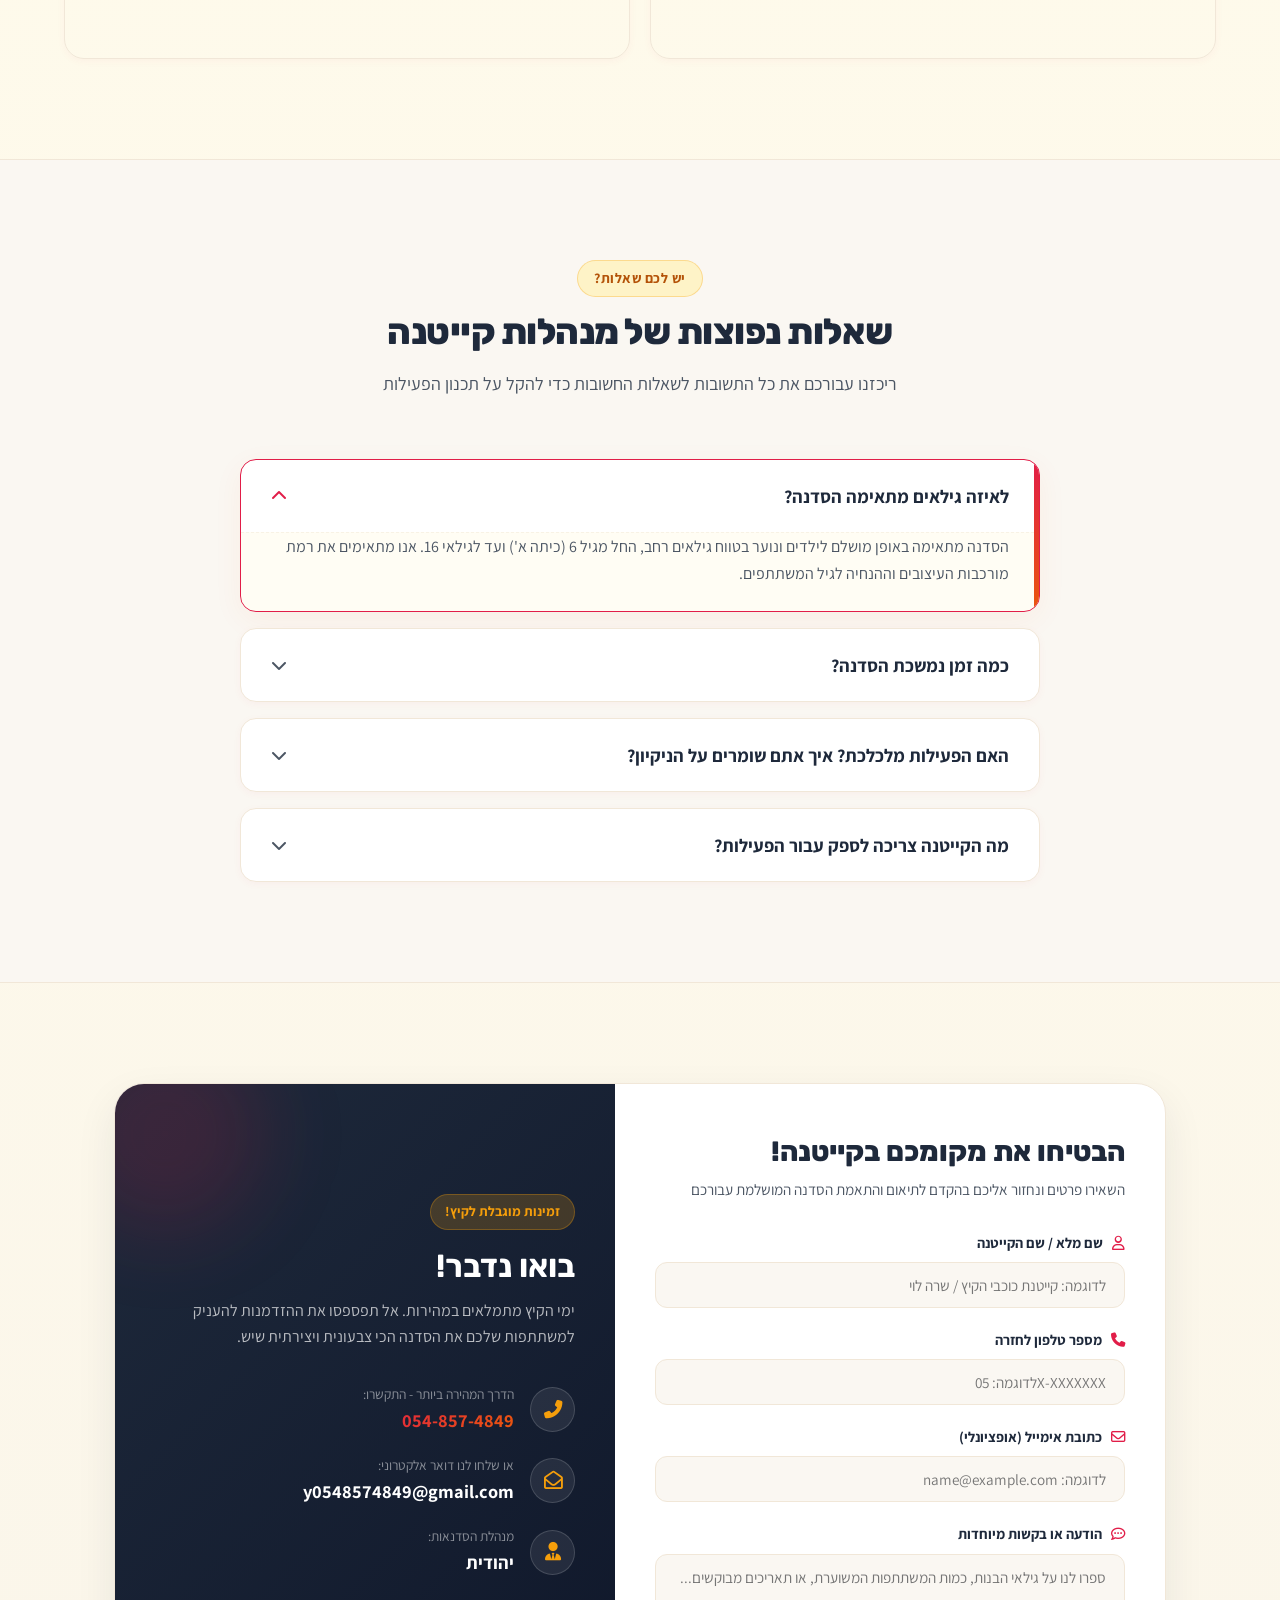
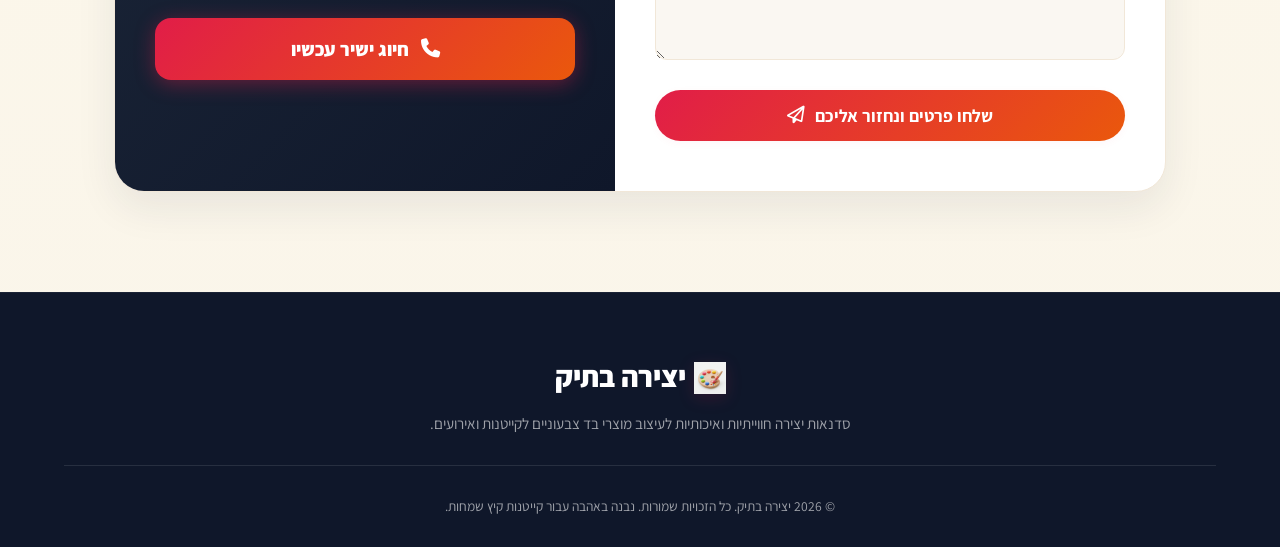
==== commit 6992a5d9: "Optimize site for SEO and performance: convert images to webp, add sitemap, robots, and JSON-LD sche" ====
--- a/index.html
+++ b/index.html
@@ -7,10 +7,13 @@
     <meta name="keywords" content="סדנת יצירה, סדנה לקייטנה, עיצוב תיקים, יצירה בתיק, פעילות לילדים, קייטנות קיץ, יצירה עם מחדדים, סדנת עיצוב תיק בד">
     <meta name="author" content="יצירה בתיק">
     
-    <!-- Open Graph for Social Sharing -->
+    <link rel="canonical" href="https://lev-good.github.io/Summer-camp-craft/">
+
+    <!-- Open Graph for Link Sharing (WhatsApp Preview) -->
     <meta property="og:title" content="יצירה בתיק | סדנת עיצוב התיקים הטרנדית לקייטנות">
     <meta property="og:description" content="הפעילות החווייתית והנקייה שכולן פשוט אוהבות! מעצבים תיק בד אישי ומרהיב משבבי מחדדים צבעוניים.">
-    <meta property="og:image" content="assets/images/hero.webp">
+    <meta property="og:image" content="https://lev-good.github.io/Summer-camp-craft/assets/images/hero.webp">
+    <meta property="og:url" content="https://lev-good.github.io/Summer-camp-craft/">
     <meta property="og:type" content="website">
 
     <title>יצירה בתיק | סדנת עיצוב תיקים מרהיבה לקייטנות ואירועי קיץ</title>
@@ -27,7 +30,72 @@
     <link rel="stylesheet" href="style.css">
     
     <!-- Favicon (Browser Tab Icon) -->
-    <link rel="icon" type="image/png" href="assets/images/3d-logo-palette.png">
+    <link rel="icon" type="image/webp" href="assets/images/3d-logo-palette.webp">
+
+    <!-- JSON-LD Structured Data for Local Business -->
+    <script type="application/ld+json">
+    {
+      "@context": "https://schema.org",
+      "@type": "LocalBusiness",
+      "name": "יצירה בתיק",
+      "image": "https://lev-good.github.io/Summer-camp-craft/assets/images/hero.webp",
+      "telephone": "054-857-4849",
+      "email": "y0548574849@gmail.com",
+      "url": "https://lev-good.github.io/Summer-camp-craft/",
+      "priceRange": "$$",
+      "description": "סדנת עיצוב תיקים חווייתית וצבעונית לקייטנות ואירועי קיץ. שילוב מנצח של יצירה, אופנה ומזכרת שימושית!",
+      "address": {
+        "@type": "PostalAddress",
+        "addressCountry": "IL"
+      },
+      "areaServed": {
+        "@type": "Country",
+        "name": "Israel"
+      }
+    }
+    </script>
+
+    <!-- JSON-LD Structured Data for FAQ Page -->
+    <script type="application/ld+json">
+    {
+      "@context": "https://schema.org",
+      "@type": "FAQPage",
+      "mainEntity": [
+        {
+          "@type": "Question",
+          "name": "לאיזה גילאים מתאימה הסדנה?",
+          "acceptedAnswer": {
+            "@type": "Answer",
+            "text": "הסדנה מתאימה באופן מושלם לילדים ונוער בטווח גילאים רחב, החל מגיל 6 (כיתה א') ועד לגילאי 16. אנו מתאימים את רמת מורכבות העיצובים וההנחיה לגיל המשתתפים."
+          }
+        },
+        {
+          "@type": "Question",
+          "name": "כמה זמן נמשכת הסדנה?",
+          "acceptedAnswer": {
+            "@type": "Answer",
+            "text": "משך הפעילות הסטנדרטי הוא כשעה וחצי (90 דקות), המאפשר לכל משתתפת ליהנות מהשלבים ברוגע, לחדד, לעצב בנחת ולעבור את שלב הגיהוץ בבטחה. ניתן להתאים את אורך הסדנה לפי צורכי הקייטנה ולוחות הזמנים שלכם."
+          }
+        },
+        {
+          "@type": "Question",
+          "name": "האם הפעילות מלכלכת? איך אתם שומרים על הניקיון?",
+          "acceptedAnswer": {
+            "@type": "Answer",
+            "text": "למרות שהסדנה מבוססת על חידודי עפרונות, אנחנו מקפידים על סדר וניקיון מופתיים! אנחנו מביאים איתנו מפות מיוחדות ומשטחי עבודה אישיים, משתמשים במכלים ייעודיים לאיסוף השבבים, ובסיום הסדנה אנו אוספים ומנקים את הכל ביסודיות רבה. החדר נשאר מבריק!"
+          }
+        },
+        {
+          "@type": "Question",
+          "name": "מה הקייטנה צריכה לספק עבור הפעילות?",
+          "acceptedAnswer": {
+            "@type": "Answer",
+            "text": "כמעט שום דבר! אנו מביאים את כל הציוד הנדרש: תיקי בד איכותיים, עשרות חבילות של עפרונות צבע איכותיים, מחדדים מיוחדים, ניירות גיהוץ, ומכשירים ייעודיים. הדבר היחיד שנדרש מכם הוא חדר פעילות עם שולחנות, כיסאות ונקודת חשמל זמינה לחיבור המגהצים."
+          }
+        }
+      ]
+    }
+    </script>
 </head>
 <body>
 
@@ -35,7 +103,7 @@
     <header class="main-header" id="mainHeader">
         <div class="header-container">
             <div class="logo">
-                <span class="logo-icon"><img src="assets/images/3d-logo-palette.png" class="icon-3d logo-3d" alt="יצירה בתיק"></span>
+                <span class="logo-icon"><img src="assets/images/3d-logo-palette.webp" class="icon-3d logo-3d" alt="יצירה בתיק"></span>
                 <span class="logo-text">יצירה בתיק</span>
             </div>
             <nav class="nav-links">
@@ -57,7 +125,7 @@
         <div class="hero-bg-accent"></div>
         <div class="hero-container">
             <div class="hero-content fade-in-up">
-                <div class="tagline"><img src="assets/images/3d-hero-sun.png" class="icon-3d icon-sun-3d" alt="שמש"> הפעילות הטרנדית והצבעונית של הקיץ!</div>
+                <div class="tagline"><img src="assets/images/3d-hero-sun.webp" class="icon-3d icon-sun-3d" alt="שמש"> הפעילות הטרנדית והצבעונית של הקיץ!</div>
                 <h1 class="hero-title">סדנת עיצוב תיקים <br><span class="highlight-text">חווייתית ומטריפה</span> לקייטנה שלך!</h1>
                 <p class="hero-subtitle">
                     העניקו לילדות חוויה אומנותית בלתי נשכחת. שילוב מדהים של צבעוניות, עיצוב אישי ויצירתיות, שבסיומו כל משתתפת יוצאת עם תיק בד מעוצב ומרהיב מעשה ידיה!
@@ -82,10 +150,10 @@
                 <div class="bg-blob blob-1"></div>
                 <div class="bg-blob blob-2"></div>
                 <div class="image-card">
-                    <img src="assets/images/hero.webp" alt="תיק מעוצב סדנת יצירה בתיק" class="hero-img">
+                    <img src="assets/images/hero.webp" alt="תיק מעוצב סדנת יצירה בתיק" class="hero-img" fetchpriority="high">
                     <div class="image-badge">
                         <div class="wand-container">
-                            <img src="assets/images/3d-hero-wand.png" class="icon-3d icon-wand-3d" alt="קסם">
+                            <img src="assets/images/3d-hero-wand.webp" class="icon-3d icon-wand-3d" alt="קסם">
                             <span class="sparkle sparkle-1">★</span>
                             <span class="sparkle sparkle-2">✦</span>
                             <span class="sparkle sparkle-3">★</span>
@@ -112,28 +180,28 @@
             <div class="features-grid">
                 <!-- Feature 1 -->
                 <div class="feature-card fade-in-up" style="--order: 1;">
-                    <div class="feature-icon"><img src="assets/images/3d-feature-briefcase.png" class="icon-3d feature-3d" alt="ניהול"></div>
+                    <div class="feature-icon"><img src="assets/images/3d-feature-briefcase.webp" class="icon-3d feature-3d" alt="ניהול" loading="lazy" decoding="async"></div>
                     <h3 class="feature-title">ניהול מלא ומקצועי</h3>
                     <p class="feature-text">אנחנו דואגים להכול מא' ועד ת'. אתם רק צריכים לפתוח לנו את הדלת, ואנחנו ננהל את כל מהלך הפעילות בצורה מתוזמנת ומקצועית.</p>
                 </div>
                 
                 <!-- Feature 2 -->
                 <div class="feature-card fade-in-up" style="--order: 2;">
-                    <div class="feature-icon"><img src="assets/images/3d-feature-materials.png" class="icon-3d feature-3d" alt="ציוד"></div>
+                    <div class="feature-icon"><img src="assets/images/3d-feature-materials.webp" class="icon-3d feature-3d" alt="ציוד" loading="lazy" decoding="async"></div>
                     <h3 class="feature-title">ציוד וחומרים איכותיים</h3>
                     <p class="feature-text">אנו מספקים תיקי בד איכותיים, עפרונות צבע עמידים, מחדדים מיוחדים, ומכשירי גיהוץ בטיחותיים לתוצאה מרהיבה שנשמרת היטב.</p>
                 </div>
                 
                 <!-- Feature 3 -->
                 <div class="feature-card fade-in-up" style="--order: 3;">
-                    <div class="feature-icon"><img src="assets/images/3d-feature-smile.png" class="icon-3d feature-3d" alt="הדרכה"></div>
+                    <div class="feature-icon"><img src="assets/images/3d-feature-smile.webp" class="icon-3d feature-3d" alt="הדרכה" loading="lazy" decoding="async"></div>
                     <h3 class="feature-title">הדרכה חווייתית ואישית</h3>
                     <p class="feature-text">צוות מדריכות מנוסה, סבלני ומקצועי המעניק לכל ילדה הכוונה ותשומת לב, מעודד יצירתיות ומעצים את תחושת המסוגלות.</p>
                 </div>
                 
                 <!-- Feature 4 -->
                 <div class="feature-card fade-in-up" style="--order: 4;">
-                    <div class="feature-icon"><img src="assets/images/3d-feature-clean.png" class="icon-3d feature-3d" alt="ניקיון"></div>
+                    <div class="feature-icon"><img src="assets/images/3d-feature-clean.webp" class="icon-3d feature-3d" alt="ניקיון" loading="lazy" decoding="async"></div>
                     <h3 class="feature-title">פעילות נקייה ומאורגנת</h3>
                     <p class="feature-text">יצירה מורכבת מחידודים? אל דאגה! אנו עובדים עם משטחי עבודה ייעודיים ומשאירים את הכיתה נקייה ומסודרת בדיוק כפי שקיבלנו אותה.</p>
                 </div>
@@ -161,63 +229,63 @@
             
             <div class="gallery-grid">
                 <div class="gallery-item fade-in-up" style="--order: 1;">
-                    <img src="assets/images/gallery-1.webp" alt="תיק מעוצב בעיצוב לב" class="gallery-img" data-index="1">
+                    <img src="assets/images/gallery-1.webp" alt="תיק מעוצב בעיצוב לב" class="gallery-img" data-index="1" loading="lazy" decoding="async">
                     <div class="gallery-overlay">
                         <span class="overlay-icon"><i class="fa-solid fa-magnifying-glass-plus"></i></span>
                         <p class="overlay-text">עיצוב לב רומנטי</p>
                     </div>
                 </div>
                 <div class="gallery-item fade-in-up" style="--order: 2;">
-                    <img src="assets/images/gallery-2.webp" alt="תיק בד מעוצב עם שבבים" class="gallery-img" data-index="2">
+                    <img src="assets/images/gallery-2.webp" alt="תיק בד מעוצב עם שבבים" class="gallery-img" data-index="2" loading="lazy" decoding="async">
                     <div class="gallery-overlay">
                         <span class="overlay-icon"><i class="fa-solid fa-magnifying-glass-plus"></i></span>
                         <p class="overlay-text">פטרן גיאומטרי צבעוני</p>
                     </div>
                 </div>
                 <div class="gallery-item fade-in-up" style="--order: 3;">
-                    <img src="assets/images/gallery-3.webp" alt="ילדים יוצרים בסדנת יצירה בתיק" class="gallery-img" data-index="3">
+                    <img src="assets/images/gallery-3.webp" alt="ילדים יוצרים בסדנת יצירה בתיק" class="gallery-img" data-index="3" loading="lazy" decoding="async">
                     <div class="gallery-overlay">
                         <span class="overlay-icon"><i class="fa-solid fa-magnifying-glass-plus"></i></span>
                         <p class="overlay-text">עבודת עיצוב מדויקת</p>
                     </div>
                 </div>
                 <div class="gallery-item fade-in-up" style="--order: 4;">
-                    <img src="assets/images/gallery-4.webp" alt="פרפר מעוצב משבבי עפרונות" class="gallery-img" data-index="4">
+                    <img src="assets/images/gallery-4.webp" alt="פרפר מעוצב משבבי עפרונות" class="gallery-img" data-index="4" loading="lazy" decoding="async">
                     <div class="gallery-overlay">
                         <span class="overlay-icon"><i class="fa-solid fa-magnifying-glass-plus"></i></span>
                         <p class="overlay-text">עיצוב פרפר מרהיב</p>
                     </div>
                 </div>
                 <div class="gallery-item fade-in-up" style="--order: 5;">
-                    <img src="assets/images/gallery-5.webp" alt="תוצאה סופית של תיק בד צבעוני" class="gallery-img" data-index="5">
+                    <img src="assets/images/gallery-5.webp" alt="תוצאה סופית של תיק בד צבעוני" class="gallery-img" data-index="5" loading="lazy" decoding="async">
                     <div class="gallery-overlay">
                         <span class="overlay-icon"><i class="fa-solid fa-magnifying-glass-plus"></i></span>
                         <p class="overlay-text">התיק המעוצב מוכן לשימוש</p>
                     </div>
                 </div>
                 <div class="gallery-item fade-in-up" style="--order: 6;">
-                    <img src="assets/images/gallery-6.png" alt="תיק מעוצב פרח מתוק וצבעוני" class="gallery-img" data-index="6">
+                    <img src="assets/images/gallery-6.webp" alt="תיק מעוצב פרח מתוק וצבעוני" class="gallery-img" data-index="6" loading="lazy" decoding="async">
                     <div class="gallery-overlay">
                         <span class="overlay-icon"><i class="fa-solid fa-magnifying-glass-plus"></i></span>
                         <p class="overlay-text">פרח צבעוני ומתוק</p>
                     </div>
                 </div>
                 <div class="gallery-item fade-in-up" style="--order: 7;">
-                    <img src="assets/images/gallery-7.png" alt="תיק מעוצב בית קטן ושמש מחייכת" class="gallery-img" data-index="7">
+                    <img src="assets/images/gallery-7.webp" alt="תיק מעוצב בית קטן ושמש מחייכת" class="gallery-img" data-index="7" loading="lazy" decoding="async">
                     <div class="gallery-overlay">
                         <span class="overlay-icon"><i class="fa-solid fa-magnifying-glass-plus"></i></span>
                         <p class="overlay-text">בית קטן ושמש מחייכת</p>
                     </div>
                 </div>
                 <div class="gallery-item fade-in-up" style="--order: 8;">
-                    <img src="assets/images/gallery-8.png" alt="תיק מעוצב פרפר פשוט וחמוד" class="gallery-img" data-index="8">
+                    <img src="assets/images/gallery-8.webp" alt="תיק מעוצב פרפר פשוט וחמוד" class="gallery-img" data-index="8" loading="lazy" decoding="async">
                     <div class="gallery-overlay">
                         <span class="overlay-icon"><i class="fa-solid fa-magnifying-glass-plus"></i></span>
                         <p class="overlay-text">פרפר פשוט וחמוד</p>
                     </div>
                 </div>
                 <div class="gallery-item fade-in-up" style="--order: 9;">
-                    <img src="assets/images/gallery-9.png" alt="תיק מעוצב בלונים צבעוניים מרחפים" class="gallery-img" data-index="9">
+                    <img src="assets/images/gallery-9.webp" alt="תיק מעוצב בלונים צבעוניים מרחפים" class="gallery-img" data-index="9" loading="lazy" decoding="async">
                     <div class="gallery-overlay">
                         <span class="overlay-icon"><i class="fa-solid fa-magnifying-glass-plus"></i></span>
                         <p class="overlay-text">בלונים צבעוניים מרחפים</p>
@@ -390,7 +458,7 @@
     <footer class="main-footer">
         <div class="footer-container">
             <div class="footer-brand">
-                <div class="footer-logo"><img src="assets/images/3d-logo-palette.png" class="icon-3d logo-3d" alt="יצירה בתיק" style="width: 32px; height: 32px; vertical-align: middle; margin-left: 8px;">יצירה בתיק</div>
+                <div class="footer-logo"><img src="assets/images/3d-logo-palette.webp" class="icon-3d logo-3d" alt="יצירה בתיק" style="width: 32px; height: 32px; vertical-align: middle; margin-left: 8px;" loading="lazy" decoding="async">יצירה בתיק</div>
                 <p class="footer-tagline">סדנאות יצירה חווייתיות ואיכותיות לעיצוב מוצרי בד צבעוניים לקייטנות ואירועים.</p>
             </div>
             <div class="footer-divider"></div>
